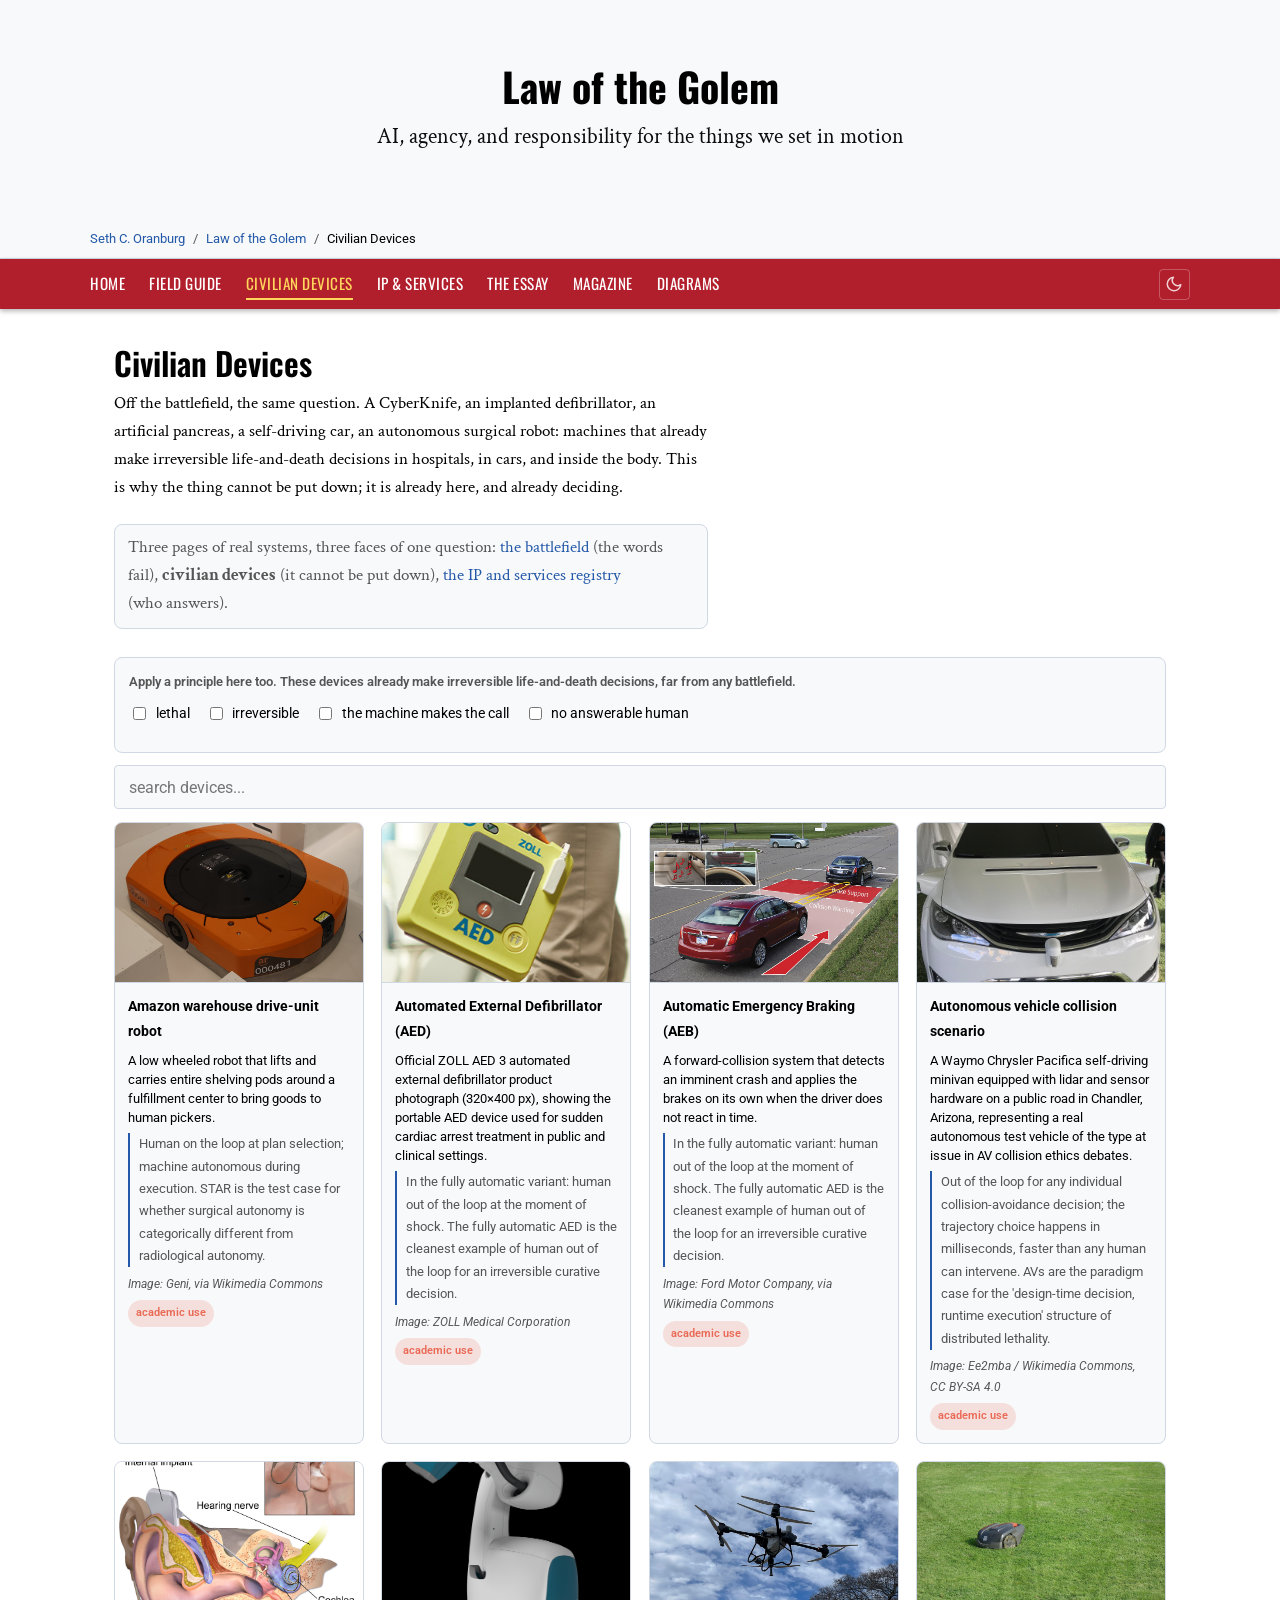
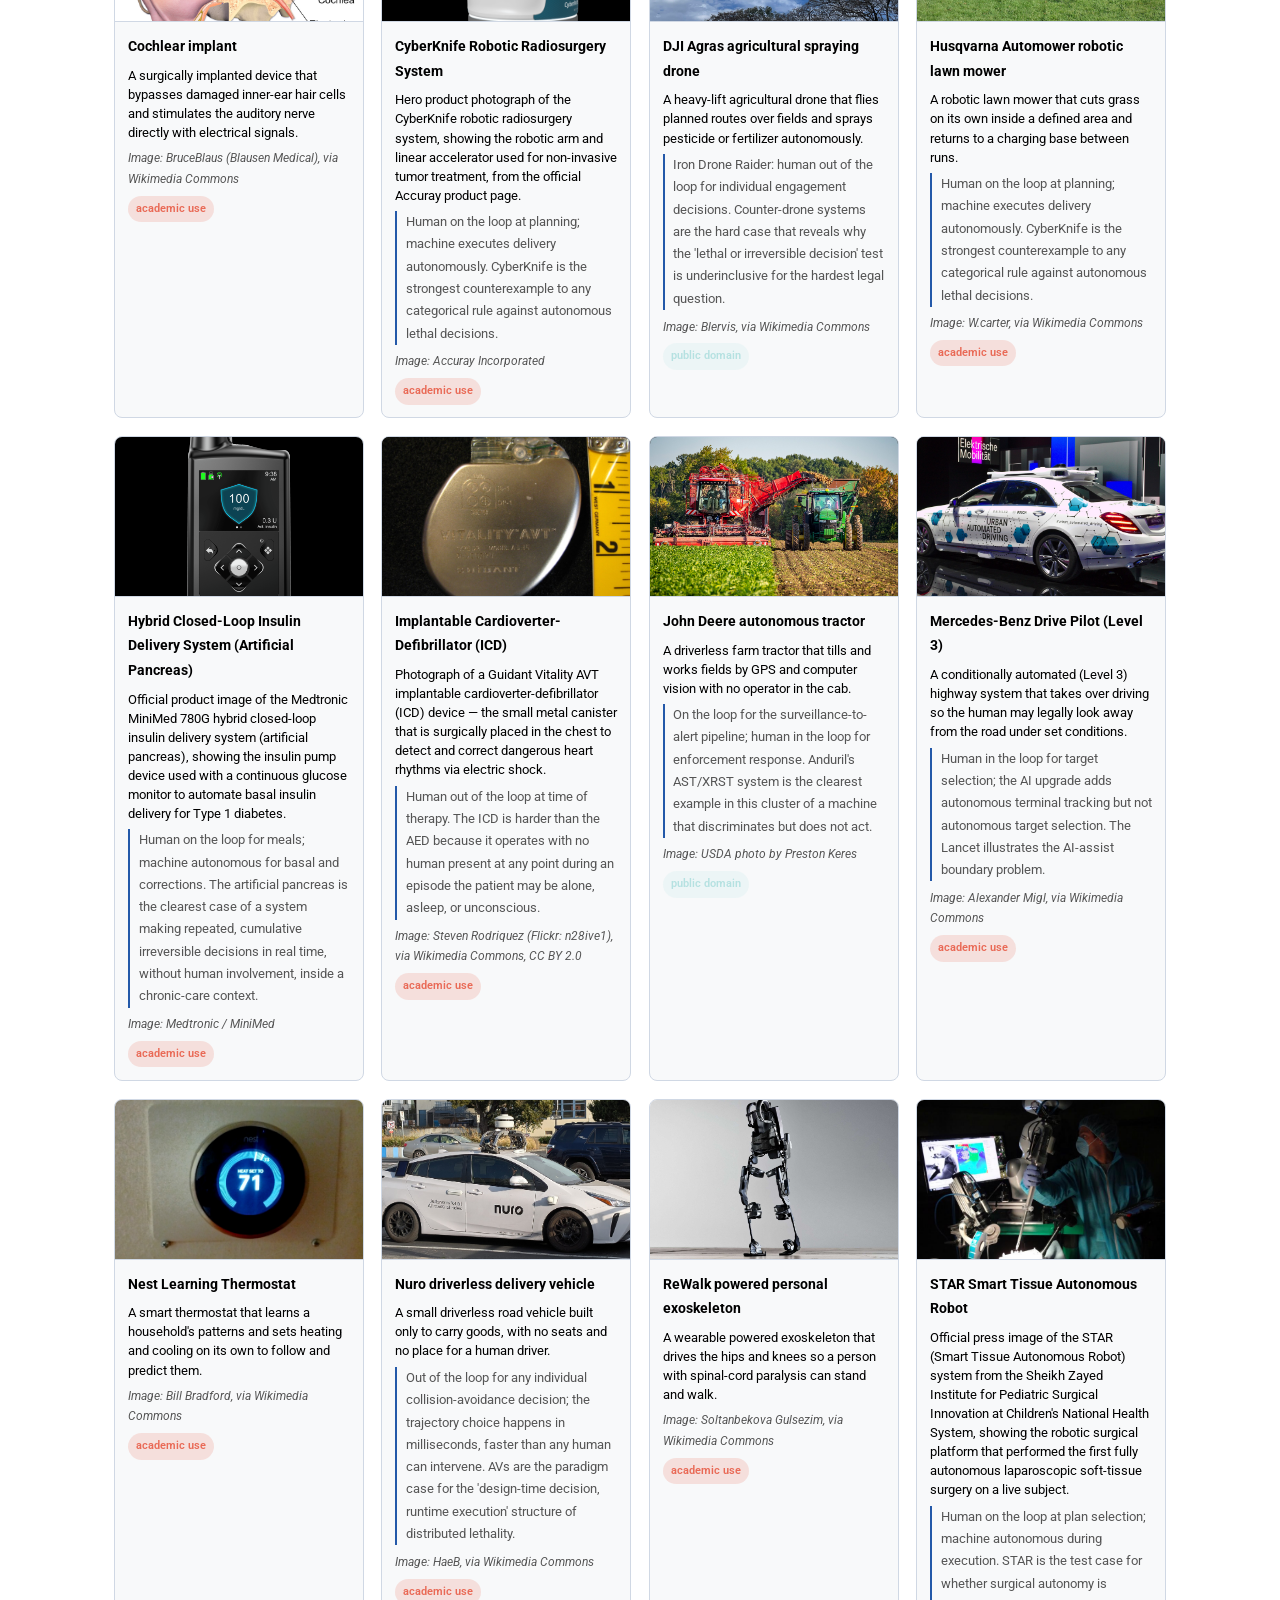
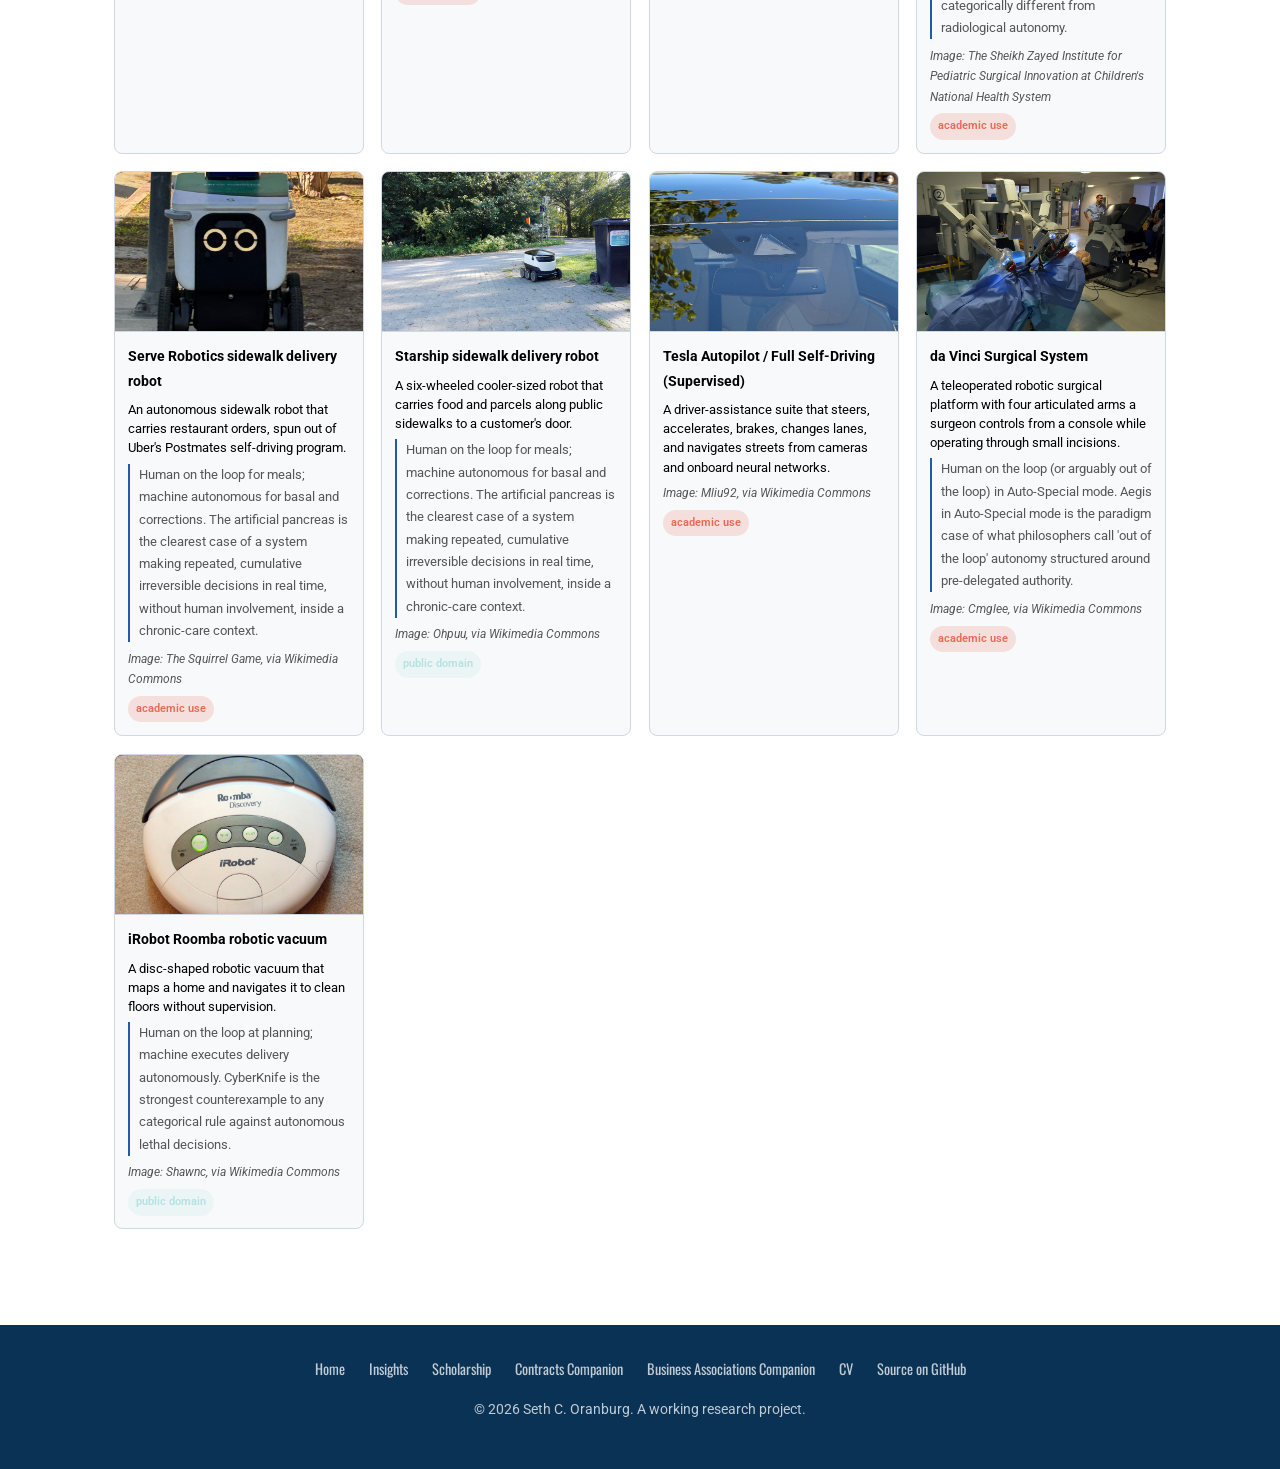
==== civilian.html @ 34be30ca "Law of the Golem: site and build" ====
<!doctype html><html lang="en" data-theme="dark"><head><meta charset="utf-8"><meta name="viewport" content="width=device-width,initial-scale=1"><meta name="theme-color" content="#f5f3ee" media="(prefers-color-scheme: light)"><meta name="theme-color" content="#0A3255" media="(prefers-color-scheme: dark)"><title>Civilian Devices | Law of the Golem</title><link rel="preconnect" href="https://fonts.googleapis.com"><link rel="preconnect" href="https://fonts.gstatic.com" crossorigin><link href="https://fonts.googleapis.com/css2?family=Crimson+Text:ital,wght@0,400;0,600;0,700;1,400&family=Oswald:wght@500..700&family=Roboto:ital,wght@0,400;0,500;0,600;0,700;1,400&family=Roboto+Mono:wght@400;500&display=swap" rel="stylesheet"><link rel="stylesheet" href="assets/css/lawj-palette.css"><link rel="stylesheet" href="assets/css/site.css"><link rel="stylesheet" href="assets/css/golem.css"><script>(function(){try{var t=localStorage.getItem('theme');if(t==='light'||t==='dark'){document.documentElement.setAttribute('data-theme',t);}else if(window.matchMedia&&window.matchMedia('(prefers-color-scheme: light)').matches){document.documentElement.setAttribute('data-theme','light');}else{document.documentElement.setAttribute('data-theme','dark');}}catch(e){document.documentElement.setAttribute('data-theme','dark');}})();</script></head><body><a href="#main-content" class="skip-link">Skip to content</a><header class="site-header"><div class="header-inner"><a class="site-title" href="index.html">Law of the Golem</a><p class="site-tagline">AI, agency, and responsibility for the things we set in motion</p></div></header><nav class="breadcrumb-bar" aria-label="Breadcrumb"><ol class="breadcrumb-list"><li class="breadcrumb-item"><a href="https://oranburg.law/">Seth C. Oranburg</a></li><li class="breadcrumb-item"><span class="breadcrumb-sep" aria-hidden="true">/</span><a href="index.html">Law of the Golem</a></li><li class="breadcrumb-item"><span class="breadcrumb-sep" aria-hidden="true">/</span><span aria-current="page">Civilian Devices</span></li></ol></nav><nav class="site-nav" aria-label="Project navigation"><button class="nav-toggle" onclick="var n=this.closest('.site-nav');n.classList.toggle('open');this.setAttribute('aria-expanded',n.classList.contains('open'))" aria-label="Toggle menu" aria-expanded="false"><span></span><span></span><span></span></button><ul><li><a href="index.html">Home</a></li><li><a href="field-guide.html">Field Guide</a></li><li><a href="civilian.html" aria-current="page">Civilian Devices</a></li><li><a href="registry.html">IP &amp; Services</a></li><li><a href="essay.html">The Essay</a></li><li><a href="magazine.html">Magazine</a></li><li><a href="diagrams.html">Diagrams</a></li><li><button class="theme-toggle" onclick="toggleTheme()" aria-label="Switch to light mode"><svg class="icon-sun" width="18" height="18" viewBox="0 0 24 24" fill="none" stroke="currentColor" stroke-width="2" stroke-linecap="round" stroke-linejoin="round"><circle cx="12" cy="12" r="5"/><line x1="12" y1="1" x2="12" y2="3"/><line x1="12" y1="21" x2="12" y2="23"/><line x1="4.22" y1="4.22" x2="5.64" y2="5.64"/><line x1="18.36" y1="18.36" x2="19.78" y2="19.78"/><line x1="1" y1="12" x2="3" y2="12"/><line x1="21" y1="12" x2="23" y2="12"/><line x1="4.22" y1="19.78" x2="5.64" y2="18.36"/><line x1="18.36" y1="5.64" x2="19.78" y2="4.22"/></svg><svg class="icon-moon" width="18" height="18" viewBox="0 0 24 24" fill="none" stroke="currentColor" stroke-width="2" stroke-linecap="round" stroke-linejoin="round"><path d="M21 12.79A9 9 0 1 1 11.21 3 7 7 0 0 0 21 12.79z"/></svg></button></li></ul></nav><main class="site-content" id="main-content"><h1>Civilian Devices</h1><p class="lede">Off the battlefield, the same question. A CyberKnife, an implanted defibrillator, an artificial pancreas, a self-driving car, an autonomous surgical robot: machines that already make irreversible life-and-death decisions in hospitals, in cars, and inside the body. This is why the thing cannot be put down; it is already here, and already deciding.</p><p class="crosslink">Three pages of real systems, three faces of one question: <a href="field-guide.html">the battlefield</a> (the words fail), <b>civilian devices</b> (it cannot be put down), <a href="registry.html">the IP and services registry</a> (who answers).</p><div class="controls"><div class="ptest"><div class="ptest-h">Apply a principle here too. These devices already make irreversible life-and-death decisions, far from any battlefield.</div><label><input type="checkbox" id="t-lethal" onchange="crit()"> lethal</label><label><input type="checkbox" id="t-irrev" onchange="crit()"> irreversible</label><label><input type="checkbox" id="t-machine" onchange="crit()"> the machine makes the call</label><label><input type="checkbox" id="t-gap" onchange="crit()"> no answerable human</label><span id="pcount" class="pcount"></span></div><input id="q" type="search" placeholder="search devices..." oninput="flt()"></div><div class="grid"><figure class="card" data-s="amazon warehouse drive-unit robot a low wheeled robot that lifts and carries entire shelving pods around a fulfillment center to bring goods to human pickers. human on the loop at plan selection; machine autonomous during execution. star is the test case for whether surgical autonomy is categorically different from radiological autonomy." data-lethal="0" data-irrev="0" data-machine="1" data-gap="0"><img loading="lazy" src="images/amazon-warehouse-drive-unit.jpg" alt="Amazon warehouse drive-unit robot"><figcaption><b>Amazon warehouse drive-unit robot</b><span class="desc">A low wheeled robot that lifts and carries entire shelving pods around a fulfillment center to bring goods to human pickers.</span><span class="analysis">Human on the loop at plan selection; machine autonomous during execution. STAR is the test case for whether surgical autonomy is categorically different from radiological autonomy.</span><span class="credit">Image: Geni, via Wikimedia Commons</span><span class="badge perm">academic use</span></figcaption></figure><figure class="card" data-s="automated external defibrillator (aed) official zoll aed 3 automated external defibrillator product photograph (320×400 px), showing the portable aed device used for sudden cardiac arrest treatment in public and clinical settings. in the fully automatic variant: human out of the loop at the moment of shock. the fully automatic aed is the cleanest example of human out of the loop for an irreversible curative decision." data-lethal="1" data-irrev="1" data-machine="1" data-gap="1"><img loading="lazy" src="images/zoll-aed-3-product.jpg" alt="Automated External Defibrillator (AED)"><figcaption><b>Automated External Defibrillator (AED)</b><span class="desc">Official ZOLL AED 3 automated external defibrillator product photograph (320×400 px), showing the portable AED device used for sudden cardiac arrest treatment in public and clinical settings.</span><span class="analysis">In the fully automatic variant: human out of the loop at the moment of shock. The fully automatic AED is the cleanest example of human out of the loop for an irreversible curative decision.</span><span class="credit">Image: ZOLL Medical Corporation</span><span class="badge perm">academic use</span></figcaption></figure><figure class="card" data-s="automatic emergency braking (aeb) a forward-collision system that detects an imminent crash and applies the brakes on its own when the driver does not react in time. in the fully automatic variant: human out of the loop at the moment of shock. the fully automatic aed is the cleanest example of human out of the loop for an irreversible curative decision." data-lethal="0" data-irrev="0" data-machine="1" data-gap="0"><img loading="lazy" src="images/automatic-emergency-braking-ford.jpg" alt="Automatic Emergency Braking (AEB)"><figcaption><b>Automatic Emergency Braking (AEB)</b><span class="desc">A forward-collision system that detects an imminent crash and applies the brakes on its own when the driver does not react in time.</span><span class="analysis">In the fully automatic variant: human out of the loop at the moment of shock. The fully automatic AED is the cleanest example of human out of the loop for an irreversible curative decision.</span><span class="credit">Image: Ford Motor Company, via Wikimedia Commons</span><span class="badge perm">academic use</span></figcaption></figure><figure class="card" data-s="autonomous vehicle collision scenario a waymo chrysler pacifica self-driving minivan equipped with lidar and sensor hardware on a public road in chandler, arizona, representing a real autonomous test vehicle of the type at issue in av collision ethics debates. out of the loop for any individual collision-avoidance decision; the trajectory choice happens in milliseconds, faster than any human can intervene. avs are the paradigm case for the &#x27;design-time decision, runtime execution&#x27; structure of distributed lethality." data-lethal="1" data-irrev="1" data-machine="1" data-gap="1"><img loading="lazy" src="images/waymo-chrysler-pacifica-autonomous-test-vehicle.jpg" alt="Autonomous vehicle collision scenario"><figcaption><b>Autonomous vehicle collision scenario</b><span class="desc">A Waymo Chrysler Pacifica self-driving minivan equipped with lidar and sensor hardware on a public road in Chandler, Arizona, representing a real autonomous test vehicle of the type at issue in AV collision ethics debates.</span><span class="analysis">Out of the loop for any individual collision-avoidance decision; the trajectory choice happens in milliseconds, faster than any human can intervene. AVs are the paradigm case for the &#x27;design-time decision, runtime execution&#x27; structure of distributed lethality.</span><span class="credit">Image: Ee2mba / Wikimedia Commons, CC BY-SA 4.0</span><span class="badge perm">academic use</span></figcaption></figure><figure class="card" data-s="cochlear implant a surgically implanted device that bypasses damaged inner-ear hair cells and stimulates the auditory nerve directly with electrical signals. " data-lethal="0" data-irrev="1" data-machine="1" data-gap="0"><img loading="lazy" src="images/cochlear-implant-illustration.png" alt="Cochlear implant"><figcaption><b>Cochlear implant</b><span class="desc">A surgically implanted device that bypasses damaged inner-ear hair cells and stimulates the auditory nerve directly with electrical signals.</span><span class="credit">Image: BruceBlaus (Blausen Medical), via Wikimedia Commons</span><span class="badge perm">academic use</span></figcaption></figure><figure class="card" data-s="cyberknife robotic radiosurgery system hero product photograph of the cyberknife robotic radiosurgery system, showing the robotic arm and linear accelerator used for non-invasive tumor treatment, from the official accuray product page. human on the loop at planning; machine executes delivery autonomously. cyberknife is the strongest counterexample to any categorical rule against autonomous lethal decisions." data-lethal="1" data-irrev="1" data-machine="1" data-gap="0"><img loading="lazy" src="images/accuray-cyberknife-system-hero.png" alt="CyberKnife Robotic Radiosurgery System"><figcaption><b>CyberKnife Robotic Radiosurgery System</b><span class="desc">Hero product photograph of the CyberKnife robotic radiosurgery system, showing the robotic arm and linear accelerator used for non-invasive tumor treatment, from the official Accuray product page.</span><span class="analysis">Human on the loop at planning; machine executes delivery autonomously. CyberKnife is the strongest counterexample to any categorical rule against autonomous lethal decisions.</span><span class="credit">Image: Accuray Incorporated</span><span class="badge perm">academic use</span></figcaption></figure><figure class="card" data-s="dji agras agricultural spraying drone a heavy-lift agricultural drone that flies planned routes over fields and sprays pesticide or fertilizer autonomously. iron drone raider: human out of the loop for individual engagement decisions. counter-drone systems are the hard case that reveals why the &#x27;lethal or irreversible decision&#x27; test is underinclusive for the hardest legal question." data-lethal="0" data-irrev="0" data-machine="1" data-gap="0"><img loading="lazy" src="images/dji-agras-t50-spraying-drone.jpg" alt="DJI Agras agricultural spraying drone"><figcaption><b>DJI Agras agricultural spraying drone</b><span class="desc">A heavy-lift agricultural drone that flies planned routes over fields and sprays pesticide or fertilizer autonomously.</span><span class="analysis">Iron Drone Raider: human out of the loop for individual engagement decisions. Counter-drone systems are the hard case that reveals why the &#x27;lethal or irreversible decision&#x27; test is underinclusive for the hardest legal question.</span><span class="credit">Image: Blervis, via Wikimedia Commons</span><span class="badge pd">public domain</span></figcaption></figure><figure class="card" data-s="husqvarna automower robotic lawn mower a robotic lawn mower that cuts grass on its own inside a defined area and returns to a charging base between runs. human on the loop at planning; machine executes delivery autonomously. cyberknife is the strongest counterexample to any categorical rule against autonomous lethal decisions." data-lethal="0" data-irrev="0" data-machine="1" data-gap="0"><img loading="lazy" src="images/husqvarna-automower-308.jpg" alt="Husqvarna Automower robotic lawn mower"><figcaption><b>Husqvarna Automower robotic lawn mower</b><span class="desc">A robotic lawn mower that cuts grass on its own inside a defined area and returns to a charging base between runs.</span><span class="analysis">Human on the loop at planning; machine executes delivery autonomously. CyberKnife is the strongest counterexample to any categorical rule against autonomous lethal decisions.</span><span class="credit">Image: W.carter, via Wikimedia Commons</span><span class="badge perm">academic use</span></figcaption></figure><figure class="card" data-s="hybrid closed-loop insulin delivery system (artificial pancreas) official product image of the medtronic minimed 780g hybrid closed-loop insulin delivery system (artificial pancreas), showing the insulin pump device used with a continuous glucose monitor to automate basal insulin delivery for type 1 diabetes. human on the loop for meals; machine autonomous for basal and corrections. the artificial pancreas is the clearest case of a system making repeated, cumulative irreversible decisions in real time, without human involvement, inside a chronic-care context." data-lethal="0" data-irrev="0" data-machine="1" data-gap="0"><img loading="lazy" src="images/medtronic-minimed-780g-pump-system.png" alt="Hybrid Closed-Loop Insulin Delivery System (Artificial Pancreas)"><figcaption><b>Hybrid Closed-Loop Insulin Delivery System (Artificial Pancreas)</b><span class="desc">Official product image of the Medtronic MiniMed 780G hybrid closed-loop insulin delivery system (artificial pancreas), showing the insulin pump device used with a continuous glucose monitor to automate basal insulin delivery for Type 1 diabetes.</span><span class="analysis">Human on the loop for meals; machine autonomous for basal and corrections. The artificial pancreas is the clearest case of a system making repeated, cumulative irreversible decisions in real time, without human involvement, inside a chronic-care context.</span><span class="credit">Image: Medtronic / MiniMed</span><span class="badge perm">academic use</span></figcaption></figure><figure class="card" data-s="implantable cardioverter-defibrillator (icd) photograph of a guidant vitality avt implantable cardioverter-defibrillator (icd) device — the small metal canister that is surgically placed in the chest to detect and correct dangerous heart rhythms via electric shock. human out of the loop at time of therapy. the icd is harder than the aed because it operates with no human present at any point during an episode   the patient may be alone, asleep, or unconscious." data-lethal="1" data-irrev="1" data-machine="1" data-gap="1"><img loading="lazy" src="images/guidant-vitality-avt-icd-wikimedia.jpg" alt="Implantable Cardioverter-Defibrillator (ICD)"><figcaption><b>Implantable Cardioverter-Defibrillator (ICD)</b><span class="desc">Photograph of a Guidant Vitality AVT implantable cardioverter-defibrillator (ICD) device — the small metal canister that is surgically placed in the chest to detect and correct dangerous heart rhythms via electric shock.</span><span class="analysis">Human out of the loop at time of therapy. The ICD is harder than the AED because it operates with no human present at any point during an episode   the patient may be alone, asleep, or unconscious.</span><span class="credit">Image: Steven Rodriquez (Flickr: n28ive1), via Wikimedia Commons, CC BY 2.0</span><span class="badge perm">academic use</span></figcaption></figure><figure class="card" data-s="john deere autonomous tractor a driverless farm tractor that tills and works fields by gps and computer vision with no operator in the cab. on the loop for the surveillance-to-alert pipeline; human in the loop for enforcement response. anduril&#x27;s ast/xrst system is the clearest example in this cluster of a machine that discriminates but does not act." data-lethal="1" data-irrev="1" data-machine="1" data-gap="1"><img loading="lazy" src="images/john-deere-autonomous-tractor-usda.jpg" alt="John Deere autonomous tractor"><figcaption><b>John Deere autonomous tractor</b><span class="desc">A driverless farm tractor that tills and works fields by GPS and computer vision with no operator in the cab.</span><span class="analysis">On the loop for the surveillance-to-alert pipeline; human in the loop for enforcement response. Anduril&#x27;s AST/XRST system is the clearest example in this cluster of a machine that discriminates but does not act.</span><span class="credit">Image: USDA photo by Preston Keres</span><span class="badge pd">public domain</span></figcaption></figure><figure class="card" data-s="mercedes-benz drive pilot (level 3) a conditionally automated (level 3) highway system that takes over driving so the human may legally look away from the road under set conditions. human in the loop for target selection; the ai upgrade adds autonomous terminal tracking but not autonomous target selection. the lancet illustrates the ai-assist boundary problem." data-lethal="1" data-irrev="1" data-machine="1" data-gap="1"><img loading="lazy" src="images/mercedes-automated-driving-iaa2019.jpg" alt="Mercedes-Benz Drive Pilot (Level 3)"><figcaption><b>Mercedes-Benz Drive Pilot (Level 3)</b><span class="desc">A conditionally automated (Level 3) highway system that takes over driving so the human may legally look away from the road under set conditions.</span><span class="analysis">Human in the loop for target selection; the AI upgrade adds autonomous terminal tracking but not autonomous target selection. The Lancet illustrates the AI-assist boundary problem.</span><span class="credit">Image: Alexander Migl, via Wikimedia Commons</span><span class="badge perm">academic use</span></figcaption></figure><figure class="card" data-s="nest learning thermostat a smart thermostat that learns a household&#x27;s patterns and sets heating and cooling on its own to follow and predict them. " data-lethal="0" data-irrev="0" data-machine="1" data-gap="0"><img loading="lazy" src="images/nest-learning-thermostat.jpg" alt="Nest Learning Thermostat"><figcaption><b>Nest Learning Thermostat</b><span class="desc">A smart thermostat that learns a household&#x27;s patterns and sets heating and cooling on its own to follow and predict them.</span><span class="credit">Image: Bill Bradford, via Wikimedia Commons</span><span class="badge perm">academic use</span></figcaption></figure><figure class="card" data-s="nuro driverless delivery vehicle a small driverless road vehicle built only to carry goods, with no seats and no place for a human driver. out of the loop for any individual collision-avoidance decision; the trajectory choice happens in milliseconds, faster than any human can intervene. avs are the paradigm case for the &#x27;design-time decision, runtime execution&#x27; structure of distributed lethality." data-lethal="1" data-irrev="1" data-machine="1" data-gap="1"><img loading="lazy" src="images/nuro-autonomous-delivery-p2.jpg" alt="Nuro driverless delivery vehicle"><figcaption><b>Nuro driverless delivery vehicle</b><span class="desc">A small driverless road vehicle built only to carry goods, with no seats and no place for a human driver.</span><span class="analysis">Out of the loop for any individual collision-avoidance decision; the trajectory choice happens in milliseconds, faster than any human can intervene. AVs are the paradigm case for the &#x27;design-time decision, runtime execution&#x27; structure of distributed lethality.</span><span class="credit">Image: HaeB, via Wikimedia Commons</span><span class="badge perm">academic use</span></figcaption></figure><figure class="card" data-s="rewalk powered personal exoskeleton a wearable powered exoskeleton that drives the hips and knees so a person with spinal-cord paralysis can stand and walk. " data-lethal="0" data-irrev="0" data-machine="0" data-gap="0"><img loading="lazy" src="images/rewalk-personal-exoskeleton.jpg" alt="ReWalk powered personal exoskeleton"><figcaption><b>ReWalk powered personal exoskeleton</b><span class="desc">A wearable powered exoskeleton that drives the hips and knees so a person with spinal-cord paralysis can stand and walk.</span><span class="credit">Image: Soltanbekova Gulsezim, via Wikimedia Commons</span><span class="badge perm">academic use</span></figcaption></figure><figure class="card" data-s="star smart tissue autonomous robot official press image of the star (smart tissue autonomous robot) system from the sheikh zayed institute for pediatric surgical innovation at children&#x27;s national health system, showing the robotic surgical platform that performed the first fully autonomous laparoscopic soft-tissue surgery on a live subject. human on the loop at plan selection; machine autonomous during execution. star is the test case for whether surgical autonomy is categorically different from radiological autonomy." data-lethal="0" data-irrev="1" data-machine="1" data-gap="0"><img loading="lazy" src="images/star-robot-childrens-national-eurekalert.jpg" alt="STAR Smart Tissue Autonomous Robot"><figcaption><b>STAR Smart Tissue Autonomous Robot</b><span class="desc">Official press image of the STAR (Smart Tissue Autonomous Robot) system from the Sheikh Zayed Institute for Pediatric Surgical Innovation at Children&#x27;s National Health System, showing the robotic surgical platform that performed the first fully autonomous laparoscopic soft-tissue surgery on a live subject.</span><span class="analysis">Human on the loop at plan selection; machine autonomous during execution. STAR is the test case for whether surgical autonomy is categorically different from radiological autonomy.</span><span class="credit">Image: The Sheikh Zayed Institute for Pediatric Surgical Innovation at Children&#x27;s National Health System</span><span class="badge perm">academic use</span></figcaption></figure><figure class="card" data-s="serve robotics sidewalk delivery robot an autonomous sidewalk robot that carries restaurant orders, spun out of uber&#x27;s postmates self-driving program. human on the loop for meals; machine autonomous for basal and corrections. the artificial pancreas is the clearest case of a system making repeated, cumulative irreversible decisions in real time, without human involvement, inside a chronic-care context." data-lethal="0" data-irrev="0" data-machine="1" data-gap="0"><img loading="lazy" src="images/serve-robotics-delivery-robot.png" alt="Serve Robotics sidewalk delivery robot"><figcaption><b>Serve Robotics sidewalk delivery robot</b><span class="desc">An autonomous sidewalk robot that carries restaurant orders, spun out of Uber&#x27;s Postmates self-driving program.</span><span class="analysis">Human on the loop for meals; machine autonomous for basal and corrections. The artificial pancreas is the clearest case of a system making repeated, cumulative irreversible decisions in real time, without human involvement, inside a chronic-care context.</span><span class="credit">Image: The Squirrel Game, via Wikimedia Commons</span><span class="badge perm">academic use</span></figcaption></figure><figure class="card" data-s="starship sidewalk delivery robot a six-wheeled cooler-sized robot that carries food and parcels along public sidewalks to a customer&#x27;s door. human on the loop for meals; machine autonomous for basal and corrections. the artificial pancreas is the clearest case of a system making repeated, cumulative irreversible decisions in real time, without human involvement, inside a chronic-care context." data-lethal="0" data-irrev="0" data-machine="1" data-gap="0"><img loading="lazy" src="images/starship-sidewalk-delivery-robot.jpg" alt="Starship sidewalk delivery robot"><figcaption><b>Starship sidewalk delivery robot</b><span class="desc">A six-wheeled cooler-sized robot that carries food and parcels along public sidewalks to a customer&#x27;s door.</span><span class="analysis">Human on the loop for meals; machine autonomous for basal and corrections. The artificial pancreas is the clearest case of a system making repeated, cumulative irreversible decisions in real time, without human involvement, inside a chronic-care context.</span><span class="credit">Image: Ohpuu, via Wikimedia Commons</span><span class="badge pd">public domain</span></figcaption></figure><figure class="card" data-s="tesla autopilot / full self-driving (supervised) a driver-assistance suite that steers, accelerates, brakes, changes lanes, and navigates streets from cameras and onboard neural networks. " data-lethal="1" data-irrev="1" data-machine="1" data-gap="0"><img loading="lazy" src="images/tesla-autopilot-model-s.jpg" alt="Tesla Autopilot / Full Self-Driving (Supervised)"><figcaption><b>Tesla Autopilot / Full Self-Driving (Supervised)</b><span class="desc">A driver-assistance suite that steers, accelerates, brakes, changes lanes, and navigates streets from cameras and onboard neural networks.</span><span class="credit">Image: Mliu92, via Wikimedia Commons</span><span class="badge perm">academic use</span></figcaption></figure><figure class="card" data-s="da vinci surgical system a teleoperated robotic surgical platform with four articulated arms a surgeon controls from a console while operating through small incisions. human on the loop (or arguably out of the loop) in auto-special mode. aegis in auto-special mode is the paradigm case of what philosophers call &#x27;out of the loop&#x27; autonomy structured around pre-delegated authority." data-lethal="1" data-irrev="1" data-machine="0" data-gap="0"><img loading="lazy" src="images/davinci-surgical-system.jpg" alt="da Vinci Surgical System"><figcaption><b>da Vinci Surgical System</b><span class="desc">A teleoperated robotic surgical platform with four articulated arms a surgeon controls from a console while operating through small incisions.</span><span class="analysis">Human on the loop (or arguably out of the loop) in Auto-Special mode. Aegis in Auto-Special mode is the paradigm case of what philosophers call &#x27;out of the loop&#x27; autonomy structured around pre-delegated authority.</span><span class="credit">Image: Cmglee, via Wikimedia Commons</span><span class="badge perm">academic use</span></figcaption></figure><figure class="card" data-s="irobot roomba robotic vacuum a disc-shaped robotic vacuum that maps a home and navigates it to clean floors without supervision. human on the loop at planning; machine executes delivery autonomously. cyberknife is the strongest counterexample to any categorical rule against autonomous lethal decisions." data-lethal="0" data-irrev="0" data-machine="1" data-gap="0"><img loading="lazy" src="images/irobot-roomba-discovery.jpg" alt="iRobot Roomba robotic vacuum"><figcaption><b>iRobot Roomba robotic vacuum</b><span class="desc">A disc-shaped robotic vacuum that maps a home and navigates it to clean floors without supervision.</span><span class="analysis">Human on the loop at planning; machine executes delivery autonomously. CyberKnife is the strongest counterexample to any categorical rule against autonomous lethal decisions.</span><span class="credit">Image: Shawnc, via Wikimedia Commons</span><span class="badge pd">public domain</span></figcaption></figure></div><script>
function t(id){return document.getElementById('t-'+id).checked;}
function crit(){var L=t('lethal'),I=t('irrev'),M=t('machine'),G=t('gap');var any=L||I||M||G;
var cards=document.querySelectorAll('.card'),n=0;
cards.forEach(function(c){var m=(!L||c.dataset.lethal==='1')&&(!I||c.dataset.irrev==='1')&&(!M||c.dataset.machine==='1')&&(!G||c.dataset.gap==='1');
if(any&&m){c.classList.add('match');n++;}else{c.classList.remove('match');}});
var pc=document.getElementById('pcount');if(pc)pc.textContent=any?(n+' of '+cards.length+' systems match every checked principle'):'';}
function flt(){var q=document.getElementById('q').value.toLowerCase();
document.querySelectorAll('.card').forEach(function(c){c.style.display=(c.dataset.s.indexOf(q)>-1)?'':'none';});}
function pick(btn){document.querySelectorAll('.chip').forEach(function(c){c.classList.remove('on')});btn.classList.add('on');
var c=btn.dataset.c;document.querySelectorAll('.fg-sec').forEach(function(g){g.style.display=(c==='all'||g.dataset.c===c)?'':'none';});}
</script></main><footer class="site-footer"><div class="footer-inner"><div class="footer-links"><a href="https://oranburg.law/">Home</a><a href="https://oranburg.law/insights/">Insights</a><a href="https://oranburg.law/scholarship/">Scholarship</a><a href="https://oranburg.law/K/" target="_blank" rel="noopener">Contracts Companion</a><a href="https://oranburg.law/BA/" target="_blank" rel="noopener">Business Associations Companion</a><a href="https://oranburg.law/cv/">CV</a><a href="https://github.com/Oranburg/golem" target="_blank" rel="noopener">Source on GitHub</a></div><p>&copy; 2026 Seth C. Oranburg. A working research project.</p></div></footer><script src="assets/js/site.js"></script></body></html>
---- assets/css/lawj-palette.css ----
/* Generated by `lawj graphics style css` from style.toml. */
/* Edit style.toml, not this file. */
:root {
  --og-bg: #FFFFFF;
  --og-ink: #1A1A1A;
  --og-ink-muted: #4A4A4A;
  --og-rule: #D8D4CC;
  --og-fill-subtle: #F5F2EC;
  --og-fill-light: #EDE9E1;
  --og-fill-medium: #DDD8CC;
  --og-accent-catholic: #7B2D26;
  --og-accent-jewish: #1E3A5F;
  --og-accent-secular: #5B5B3F;
  --og-accent-emphasis: #8B6914;
  --og-accent-warning: #A0522D;
  --og-series-1: #1F4068;
  --og-series-2: #7B2D26;
  --og-series-3: #5B5B3F;
  --og-series-4: #8B6914;
  --og-series-5: #4A6A5B;
  --og-series-6: #7A5A8C;
  --og-series-7: #A0522D;
  --og-series-8: #3B3B3B;
  --og-font-serif: 'Georgia', 'Crimson Text', 'Times New Roman', 'DejaVu Serif';
  --og-font-sans:  'Roboto', 'Helvetica Neue', 'Arial', 'DejaVu Sans';
  --og-size-body:  17px;
}
---- assets/css/site.css ----
/* ==========================================================================
   Oranburg Style — Site-Wide CSS
   Design tokens from: new-style/css-variables.md
   Color scheme from:  new-style/web-colors.md
   Typography from:    new-style/web-typography.md
   ========================================================================== */

/* ---------- Design Tokens ---------- */

:root, [data-theme="dark"] {
  /* Palette (constant across modes) */
  --blue-deep:    #0A3255;
  --blue-bright:  #2459A9;
  --blue-light:   #6DACDE;
  --red-deep:     #B21F2C;
  --red-bright:   #E82F35;
  --red-light:    #E96955;
  --yellow:       #FFD65C;
  --teal:         #B5E1E1;

  /* Functional (dark mode — pure black for OLED) */
  --bg:           #000000;
  --bg-secondary: #0A3255;
  --bg-soft:      #0D3D68;
  --text:         #FFFFFF;
  --muted:        #9CA3AF;
  --border:       #1E5080;
  --accent:       #6DACDE;
  --accent-2:     #B5E1E1;
  --accent-red:   #B21F2C;

  /* Typography */
  --font-headline: 'Oswald', sans-serif;
  --font-body:     'Roboto', sans-serif;
  --font-accent:   'Crimson Text', serif;
  --font-mono:     'Roboto Mono', 'Consolas', 'Courier New', monospace;

  /* Layout */
  --max-width:     1100px;
  --radius-sm:     4px;
  --radius-md:     8px;
  --radius-pill:   999px;

  /* Spacing */
  --space-xs:  0.25rem;
  --space-sm:  0.5rem;
  --space-md:  1rem;
  --space-lg:  1.5rem;
  --space-xl:  2rem;
  --space-2xl: 3rem;
  --space-3xl: 4rem;
}

[data-theme="light"] {
  --bg:           #FFFFFF;
  --bg-secondary: #F8F9FA;
  --bg-soft:      #E9ECEF;
  --text:         #000000;
  --muted:        #555555;
  --border:       #D0D8E4;
  --accent:       #2459A9;
  --accent-2:     #B5E1E1;
  --accent-red:   #B21F2C;
}

/* ---------- Reset & Base ---------- */

*, *::before, *::after {
  box-sizing: border-box;
}

body {
  margin: 0;
  font-family: var(--font-body);
  font-size: 1rem;
  line-height: 1.7;
  color: var(--text);
  background: var(--bg);
  -webkit-font-smoothing: antialiased;
  -moz-osx-font-smoothing: grayscale;
  text-rendering: optimizeLegibility;
}

/* Modern typography: balance multi-line headings, prettify body paragraphs.
   Progressive enhancement; ignored by older browsers. */
h1, h2, h3, h4, h5, h6 {
  text-wrap: balance;
}

p, li {
  text-wrap: pretty;
}

a {
  color: var(--accent);
  text-decoration: none;
  transition: color 0.2s;
}

a:hover {
  color: var(--accent-2);
}

img {
  max-width: 100%;
  height: auto;
  display: block;
}

p {
  margin: 0 0 var(--space-md);
}

/* Serif accent classes */
.authority, .literary {
  font-family: var(--font-accent);
}

/* ---------- Header ---------- */

.site-header {
  background: var(--bg-secondary);
  color: var(--text);
  padding: var(--space-3xl) var(--space-xl);
  text-align: center;
}

.header-inner {
  max-width: var(--max-width);
  margin: 0 auto;
}

.site-title {
  font-family: var(--font-headline);
  font-size: 2.5rem;
  font-weight: 700;
  line-height: 1.1;
  color: var(--text);
  text-decoration: none;
  display: block;
}

.site-title:hover {
  color: var(--yellow);
}

.site-tagline {
  font-family: var(--font-accent);
  font-size: 1.4rem;
  opacity: 0.95;
  margin: 0.6rem 0 0;
}

.site-hero-subtitle {
  font-family: var(--font-body);
  font-size: 0.95rem;
  opacity: 0.85;
  margin: 0.75rem auto 0;
  max-width: 680px;
  line-height: 1.7;
}

/* ---------- Navigation ---------- */

.site-nav {
  background-color: var(--red-deep);
  padding: 0.6rem var(--space-md);
  position: sticky;
  top: 0;
  z-index: 100;
  box-shadow: 0 2px 5px rgba(0, 0, 0, 0.3);
}

.site-nav ul {
  list-style: none;
  margin: 0 auto;
  padding: 0;
  display: flex;
  flex-wrap: wrap;
  align-items: center;
  gap: var(--space-xs) var(--space-lg);
  max-width: var(--max-width);
  justify-content: center;
}

.site-nav li:last-child {
  margin-left: auto;
}

.site-nav a {
  color: #FFFFFF;
  text-decoration: none;
  font-family: var(--font-headline);
  font-size: 0.95rem;
  text-transform: uppercase;
  letter-spacing: 0.5px;
  padding: var(--space-xs) 0;
  border-bottom: 2px solid transparent;
  transition: border-color 0.2s, color 0.2s;
}

.site-nav a:hover,
.site-nav a:focus-visible,
.site-nav a[aria-current="page"] {
  color: var(--yellow);
  border-bottom-color: var(--yellow);
}

/* Home local anchor nav */
.home-local-nav {
  background-color: var(--blue-deep);
  padding: 0.45rem var(--space-md);
}

.home-local-nav ul {
  list-style: none;
  margin: 0 auto;
  padding: 0;
  display: flex;
  flex-wrap: wrap;
  gap: var(--space-xs) 1.25rem;
  max-width: var(--max-width);
  justify-content: center;
}

.home-local-nav a {
  color: var(--teal);
  text-decoration: none;
  font-family: var(--font-body);
  font-size: 0.85rem;
  letter-spacing: 0.3px;
  padding: 0.2rem 0;
  border-bottom: 1px solid transparent;
  transition: border-color 0.2s, color 0.2s;
}

.home-local-nav a:hover {
  color: #FFFFFF;
  border-bottom-color: var(--yellow);
}

/* ---------- Main Content ---------- */

.site-content {
  max-width: var(--max-width);
  margin: var(--space-xl) auto;
  padding: 0 1.25rem;
}

/* ---------- Theme Toggle (in nav bar, matching equally-poor) ---------- */

.theme-toggle {
  background: transparent;
  border: 1px solid rgba(255, 255, 255, 0.25);
  border-radius: var(--radius-sm);
  padding: 0.35rem;
  cursor: pointer;
  display: flex;
  align-items: center;
  justify-content: center;
  color: rgba(255, 255, 255, 0.8);
  transition: border-color 0.2s, color 0.2s;
}

.theme-toggle:hover,
.theme-toggle:focus-visible {
  border-color: var(--yellow);
  color: var(--yellow);
}

/* Show sun in dark mode, moon in light mode */
[data-theme="dark"] .theme-toggle .icon-moon { display: none; }
[data-theme="dark"] .theme-toggle .icon-sun  { display: block; }
[data-theme="light"] .theme-toggle .icon-sun  { display: none; }
[data-theme="light"] .theme-toggle .icon-moon { display: block; }

/* ---------- Hub / Index Pages ---------- */

.hub-intro {
  margin-bottom: var(--space-xl);
}

.hub-intro h1 {
  font-family: var(--font-headline);
  color: var(--accent);
  font-size: 2rem;
  margin-bottom: var(--space-sm);
}

.hub-intro p {
  font-family: var(--font-accent);
  font-size: 1.15rem;
  color: var(--muted);
}

/* ---------- Post List ---------- */

.post-list {
  list-style: none;
  padding: 0;
  margin: 0;
}

.post-list-item {
  border-bottom: 1px solid var(--border);
  padding: 1.25rem 0;
}

.post-list-item:last-child {
  border-bottom: none;
}

.post-list-item h2 {
  font-family: var(--font-headline);
  font-size: 1.3rem;
  margin: 0 0 var(--space-xs);
  border-bottom: none;
  padding-bottom: 0;
}

.post-list-item h2 a {
  color: var(--accent);
  text-decoration: none;
}

.post-list-item h2 a:hover {
  color: var(--red-bright);
  text-decoration: underline;
}

.post-meta {
  font-size: 0.85rem;
  color: var(--muted);
  margin: 0.2rem 0 var(--space-sm);
}

.post-category {
  color: var(--accent-red);
  text-decoration: none;
}

.post-category:hover {
  text-decoration: underline;
}

.post-tag {
  display: inline-block;
  background: var(--teal);
  color: var(--blue-deep);
  border-radius: 3px;
  padding: 0 0.4em;
  font-size: 0.8rem;
}

.post-excerpt {
  margin: 0;
  color: var(--muted);
}

/* ---------- Post Page ---------- */

.post-header {
  margin-bottom: var(--space-lg);
}

.post-title {
  font-family: var(--font-headline);
  color: var(--accent);
  font-size: 2rem;
  margin: 0 0 0.35rem;
}

.post-content h2,
.post-content h3 {
  font-family: var(--font-headline);
  color: var(--accent);
  margin-top: var(--space-xl);
}

.post-content a {
  color: var(--accent);
}

.post-content details {
  border: 1px solid var(--border);
  border-radius: var(--radius-sm);
  padding: 0.75rem var(--space-md);
  margin: var(--space-lg) 0;
  background: var(--bg-secondary);
}

.post-content details summary {
  cursor: pointer;
  font-weight: 500;
  color: var(--accent);
}

.post-content details[open] summary {
  margin-bottom: 0.75rem;
}

/* ---------- Embed Container ---------- */

.embed-container {
  position: relative;
  padding-bottom: 56.25%;
  height: 0;
  overflow: hidden;
}

.embed-container iframe {
  position: absolute;
  top: 0;
  left: 0;
  width: 100%;
  height: 100%;
  border: 0;
}

/* ---------- Post Navigation ---------- */

.post-nav {
  display: flex;
  justify-content: space-between;
  margin-top: 2.5rem;
  padding-top: var(--space-md);
  border-top: 1px solid var(--border);
  font-size: 0.9rem;
}

.post-nav a {
  color: var(--accent);
  text-decoration: none;
}

.post-nav a:hover {
  text-decoration: underline;
}

/* ---------- Podcast Embed ---------- */

.podcast-embed-placeholder {
  border: 2px dashed var(--border);
  border-radius: 6px;
  padding: var(--space-lg);
  text-align: center;
  color: var(--muted);
  margin: var(--space-lg) 0;
}

.podcast-embed {
  margin: var(--space-lg) 0;
  border-radius: 6px;
  overflow: hidden;
}

.podcast-embed iframe {
  display: block;
  width: 100%;
  border: 0;
}

/* ---------- Embed Details Wrapper ---------- */

details.embed {
  border: 1px solid var(--border);
  border-radius: 6px;
  padding: 0.75rem var(--space-md);
  margin: 1.25rem 0;
  background: var(--bg-secondary);
}

details.embed summary {
  cursor: pointer;
  font-weight: 500;
  color: var(--accent);
  font-family: var(--font-headline);
  font-size: 1rem;
  list-style: none;
}

details.embed summary::-webkit-details-marker {
  display: none;
}

details.embed summary::before {
  content: '\25B6 ';
  font-size: 0.75rem;
}

details.embed[open] summary::before {
  content: '\25BC ';
}

details.embed[open] summary {
  margin-bottom: 0.75rem;
}

/* ---------- CTA Link ---------- */

.cta-link {
  display: inline-block;
  background: linear-gradient(135deg, var(--blue-deep) 0%, var(--blue-bright) 100%);
  color: #FFFFFF;
  padding: 0.75rem 1.75rem;
  border-radius: 6px;
  text-decoration: none;
  font-family: var(--font-headline);
  font-size: 1rem;
  letter-spacing: 0.5px;
  transition: transform 0.2s, box-shadow 0.2s;
}

.cta-link:hover {
  transform: translateY(-2px);
  box-shadow: 0 4px 12px rgba(10, 50, 85, 0.3);
  color: var(--yellow);
}

/* ---------- Contact Form (standalone page) ---------- */

.contact-page-grid {
  max-width: 800px;
  margin: var(--space-xl) auto;
}

.contact-form-box {
  background: var(--bg-secondary);
  padding: var(--space-xl);
  border-radius: var(--radius-md);
  box-shadow: 0 4px 12px rgba(0, 0, 0, 0.3);
  border: 2px solid var(--border);
  margin-bottom: var(--space-xl);
}

.contact-form-box h2 {
  font-family: var(--font-headline);
  color: var(--accent);
  margin: 0 0 var(--space-lg);
  text-align: center;
  border-bottom: none;
  padding-bottom: 0;
}

.form-group {
  margin-bottom: var(--space-lg);
}

.form-group label {
  display: block;
  font-weight: 500;
  color: var(--accent);
  margin-bottom: var(--space-sm);
  font-family: var(--font-headline);
}

.form-group input,
.form-group textarea {
  width: 100%;
  padding: 0.75rem;
  border: 2px solid var(--border);
  border-radius: var(--radius-sm);
  font-family: var(--font-body);
  font-size: 1rem;
  background: var(--bg);
  color: var(--text);
  transition: border-color 0.2s;
}

.form-group input:focus,
.form-group textarea:focus {
  outline: none;
  border-color: var(--accent);
}

.form-group textarea {
  min-height: 150px;
  resize: vertical;
}

.submit-btn {
  background: linear-gradient(135deg, var(--red-deep) 0%, var(--red-bright) 100%);
  color: #FFFFFF;
  padding: var(--space-md) var(--space-2xl);
  border: none;
  border-radius: var(--radius-sm);
  font-family: var(--font-headline);
  font-size: 1.2rem;
  cursor: pointer;
  transition: transform 0.2s, box-shadow 0.2s;
  width: 100%;
}

.submit-btn:hover,
.submit-btn:focus-visible {
  transform: translateY(-2px);
  box-shadow: 0 4px 12px rgba(178, 31, 44, 0.4);
}

.submit-btn:disabled {
  opacity: 0.65;
  cursor: not-allowed;
  transform: none;
  box-shadow: none;
}

.contact-form-honeypot {
  position: absolute;
  left: -9999px;
  width: 1px;
  height: 1px;
  overflow: hidden;
}

.contact-form-status {
  margin: var(--space-md) 0 0;
  font-size: 0.95rem;
}

.contact-form-status.success {
  color: #2E8B57;
}

.contact-form-status.error {
  color: #D9534F;
}

.contact-info-box {
  background: var(--bg-secondary);
  color: var(--text);
  padding: var(--space-xl);
  border-radius: var(--radius-md);
  text-align: center;
  border: 1px solid var(--border);
}

.contact-info-box h3 {
  font-family: var(--font-headline);
  color: var(--accent);
  margin: 0 0 var(--space-md);
}

/* ---------- Lectures Hub ---------- */

.lectures-toc {
  background: var(--bg-secondary);
  border-left: 4px solid var(--accent-red);
  padding: 1.25rem var(--space-lg);
  border-radius: 0 6px 6px 0;
  margin: var(--space-lg) 0 2.5rem;
}

.lectures-toc h2 {
  font-family: var(--font-headline);
  color: var(--accent);
  font-size: 1rem;
  text-transform: uppercase;
  letter-spacing: 1px;
  margin: 0 0 0.75rem;
  border-bottom: none;
  padding-bottom: 0;
}

.lectures-toc ul {
  list-style: none;
  padding: 0;
  margin: 0;
  display: flex;
  flex-wrap: wrap;
  gap: var(--space-sm) var(--space-lg);
}

.lectures-toc a {
  color: var(--accent);
  text-decoration: none;
  font-family: var(--font-headline);
  font-size: 0.95rem;
}

.lectures-toc a:hover {
  color: var(--accent-red);
  text-decoration: underline;
}

.lectures-topic {
  margin: var(--space-2xl) 0;
  scroll-margin-top: 120px;
}

.lectures-topic h2 {
  font-family: var(--font-headline);
  font-size: 2rem;
  color: var(--accent);
  border-bottom: 3px solid var(--accent-red);
  padding-bottom: var(--space-sm);
  margin-bottom: var(--space-md);
}

.lectures-topic h3 {
  font-family: var(--font-headline);
  color: var(--accent-2);
  font-size: 1.4rem;
  margin: var(--space-lg) 0 0.75rem;
}

.lectures-topic p {
  color: var(--muted);
  line-height: 1.7;
}

/* ---------- Scholarship ---------- */

.scholarship-intro {
  background: var(--bg-secondary);
  border-left: 5px solid var(--accent-red);
  padding: var(--space-xl);
  border-radius: 0 var(--radius-md) var(--radius-md) 0;
  margin-bottom: var(--space-xl);
}

.scholarship-intro h1 {
  font-family: var(--font-headline);
  color: var(--accent);
  font-size: 2rem;
  margin: 0 0 0.75rem;
}

.scholarship-intro p {
  font-family: var(--font-accent);
  font-size: 1.15rem;
  color: var(--muted);
  margin: 0;
}

.scholarship-coming-soon {
  text-align: center;
  padding: var(--space-2xl) var(--space-md);
  color: var(--muted);
}

.scholarship-coming-soon p {
  font-family: var(--font-accent);
  font-size: 1.1rem;
  max-width: 540px;
  margin: 0 auto var(--space-lg);
}

.scholarship-coming-soon a {
  color: var(--accent);
}

/* ---------- Post Kind Badge ---------- */

.post-kind-badge {
  display: inline-block;
  background: var(--blue-deep);
  color: #FFFFFF;
  border-radius: 3px;
  padding: 0 0.45em;
  font-size: 0.75rem;
  font-family: var(--font-headline);
  letter-spacing: 0.5px;
  text-transform: uppercase;
  vertical-align: middle;
  margin-left: 0.4em;
}

/* ---------- Explore Library Callout ---------- */

.explore-library-callout {
  background: var(--bg-secondary);
  border-left: 4px solid var(--accent);
  padding: 0.75rem 1.25rem;
  border-radius: 0 6px 6px 0;
  margin-bottom: var(--space-xl);
  font-family: var(--font-body);
  font-size: 0.95rem;
  color: var(--muted);
}

.explore-library-callout a {
  color: var(--accent);
  font-weight: 500;
  text-decoration: none;
}

.explore-library-callout a:hover {
  text-decoration: underline;
}

/* ---------- Library Tile Grid ---------- */

.library-grid {
  display: grid;
  grid-template-columns: repeat(4, minmax(0, 1fr));
  gap: var(--space-lg);
  margin: var(--space-xl) 0;
}

.library-tile {
  display: flex;
  flex-direction: column;
  border: 1px solid var(--border);
  border-radius: var(--radius-md);
  overflow: hidden;
  text-decoration: none;
  color: var(--text);
  background: var(--bg-secondary);
  transition: border-color 0.2s, box-shadow 0.2s, transform 0.2s;
}

.library-tile:hover {
  border-color: var(--accent);
  box-shadow: 0 8px 18px rgba(10, 50, 85, 0.25);
  transform: translateY(-3px);
}

.library-tile-image {
  width: 100%;
  height: 180px;
  object-fit: cover;
  object-position: top;
}

.library-tile-title {
  font-family: var(--font-headline);
  font-size: 1.1rem;
  color: var(--accent);
  margin: var(--space-md) 1.25rem var(--space-sm);
}

.library-tile-desc {
  font-size: 0.9rem;
  color: var(--muted);
  margin: 0 1.25rem 1.25rem;
  line-height: 1.5;
}

.topic-bucket-hero {
  width: 100%;
  max-height: 400px;
  object-fit: cover;
  object-position: top;
  border-radius: var(--radius-md);
  margin-top: 0.8rem;
}

.browse-area-strip {
  margin: 0 0 var(--space-xl);
}

.browse-area-title {
  font-family: var(--font-headline);
  font-size: 1.1rem;
  color: var(--accent);
  margin: 0 0 0.75rem;
  text-transform: uppercase;
  letter-spacing: 0.5px;
}

.browse-area-grid {
  display: grid;
  grid-template-columns: repeat(4, minmax(0, 1fr));
  gap: var(--space-md);
}

.browse-area-item {
  text-decoration: none;
  color: var(--text);
  text-align: center;
}

.browse-area-thumb {
  width: 120px;
  height: 120px;
  object-fit: cover;
  object-position: top;
  border-radius: 6px;
  border: 1px solid var(--border);
  display: block;
  margin: 0 auto;
}

.browse-area-name {
  display: block;
  margin-top: 0.4rem;
  font-size: 0.72rem;
  font-family: var(--font-headline);
  color: var(--muted);
  font-variant: small-caps;
  letter-spacing: 0.6px;
}

/* ---------- Topic Tile Grid ---------- */

.topic-grid {
  display: grid;
  grid-template-columns: repeat(auto-fit, minmax(220px, 1fr));
  gap: 1.25rem;
  margin: var(--space-xl) 0;
}

.topic-tile {
  display: block;
  border: 1px solid var(--border);
  border-top: 3px solid var(--blue-deep);
  border-radius: 0 0 6px 6px;
  padding: 1.25rem;
  text-decoration: none;
  color: var(--text);
  background: var(--bg-secondary);
  transition: border-top-color 0.2s, box-shadow 0.2s, transform 0.2s;
}

.topic-tile:hover {
  border-top-color: var(--accent-red);
  box-shadow: 0 4px 12px rgba(0, 0, 0, 0.2);
  transform: translateY(-2px);
}

.topic-tile-title {
  font-family: var(--font-headline);
  font-size: 1rem;
  color: var(--accent);
  margin: 0 0 0.4rem;
}

.topic-tile-desc {
  font-size: 0.875rem;
  color: var(--muted);
  margin: 0;
  line-height: 1.5;
}

/* ---------- Breadcrumb ---------- */

.topic-breadcrumb {
  font-size: 0.85rem;
  color: var(--muted);
  margin-bottom: var(--space-lg);
}

.topic-breadcrumb a {
  color: var(--accent);
  text-decoration: none;
}

.topic-breadcrumb a:hover {
  text-decoration: underline;
}

/* ---------- Back to Library ---------- */

.back-to-library {
  margin-top: 2.5rem;
  font-size: 0.9rem;
}

.back-to-library a {
  color: var(--accent);
  text-decoration: none;
}

.back-to-library a:hover {
  text-decoration: underline;
}

/* ---------- No-Posts Notice ---------- */

.no-posts-notice {
  color: var(--muted);
  font-style: italic;
}

/* ---------- Post Tags Expandable ---------- */

.post-tags-detail {
  margin-top: var(--space-sm);
  font-size: 0.85rem;
  color: var(--muted);
}

.post-tags-detail summary {
  cursor: pointer;
  color: var(--accent);
}

.post-tags-detail summary:focus-visible {
  outline: 2px solid var(--accent);
  outline-offset: 2px;
  border-radius: 2px;
}

/* ---------- Lectures / Podbean Embed ---------- */

.lectures-embed {
  margin: var(--space-xl) 0;
}

.lectures-embed iframe {
  width: 100%;
  border: none;
  border-radius: 6px;
}

/* ---------- Footer ---------- */

.site-footer {
  background: var(--blue-deep);
  color: rgba(255, 255, 255, 0.75);
  text-align: center;
  padding: var(--space-xl) var(--space-md);
  font-size: 0.85rem;
  margin-top: var(--space-2xl);
}

.footer-inner {
  max-width: var(--max-width);
  margin: 0 auto;
}

.footer-links {
  display: flex;
  flex-wrap: wrap;
  justify-content: center;
  gap: var(--space-sm) var(--space-lg);
  margin-bottom: var(--space-md);
}

.footer-links a {
  color: rgba(255, 255, 255, 0.75);
  text-decoration: none;
  font-family: var(--font-headline);
  font-size: 0.9rem;
  transition: color 0.2s;
}

.footer-links a:hover {
  color: var(--yellow);
}

/* ==========================================================================
   Home Page Section Styles
   ========================================================================== */

/* Local "On this page" nav */
.local-nav {
  background-color: var(--blue-deep);
  padding: 0.6rem var(--space-md);
  position: sticky;
  top: 46px;
  z-index: 99;
}

.local-nav ul {
  list-style: none;
  margin: 0 auto;
  padding: 0;
  display: flex;
  flex-wrap: wrap;
  gap: var(--space-xs) var(--space-lg);
  max-width: var(--max-width);
  justify-content: center;
}

.local-nav a {
  color: rgba(255, 255, 255, 0.85);
  text-decoration: none;
  font-family: var(--font-headline);
  font-size: 0.85rem;
  letter-spacing: 0.5px;
  padding: var(--space-xs) 0;
  border-bottom: 2px solid transparent;
  transition: border-color 0.2s, color 0.2s;
}

.local-nav a:hover {
  color: var(--yellow);
  border-bottom-color: var(--yellow);
}

.local-nav-label {
  color: rgba(255, 255, 255, 0.5);
  font-family: var(--font-headline);
  font-size: 0.75rem;
  text-transform: uppercase;
  letter-spacing: 1px;
  margin-right: var(--space-sm);
}

/* Home page sections */
.site-content section {
  margin: var(--space-3xl) 0;
  scroll-margin-top: 100px;
}

.site-content h2 {
  font-family: var(--font-headline);
  font-size: 2rem;
  color: var(--accent);
  margin-bottom: var(--space-lg);
  border-bottom: 3px solid var(--accent-red);
  padding-bottom: var(--space-sm);
  line-height: 1.2;
}

.site-content h3 {
  font-family: var(--font-headline);
  font-size: 1.8rem;
  color: var(--accent-2);
  margin: var(--space-xl) 0 var(--space-md) 0;
  line-height: 1.2;
}

.site-content h4 {
  font-family: var(--font-body);
  font-size: 1.3rem;
  color: var(--accent-red);
  margin: var(--space-lg) 0 0.75rem 0;
  font-weight: 500;
}

/* ---------- Bio Grid ---------- */

.bio-grid {
  display: grid;
  grid-template-columns: 1fr 2fr;
  gap: var(--space-xl);
  align-items: start;
  margin-top: var(--space-xl);
}

.bio-image {
  width: 100%;
  aspect-ratio: 3 / 4;
  border-radius: var(--radius-md);
  overflow: hidden;
  box-shadow: 0 4px 12px rgba(0, 0, 0, 0.3);
}

.bio-image img {
  width: 100%;
  height: 100%;
  object-fit: cover;
}

.positions {
  background-color: var(--bg-secondary);
  padding: var(--space-lg);
  border-left: 4px solid var(--accent-red);
  margin: var(--space-lg) 0;
  border-radius: 0 var(--radius-md) var(--radius-md) 0;
}

.positions h4 {
  margin-top: 0;
}

.positions ul {
  list-style: none;
  padding-left: 0;
}

.positions li {
  padding: var(--space-sm) 0;
  color: var(--muted);
}

/* ---------- Book Grid ---------- */

.book-grid {
  display: grid;
  grid-template-columns: repeat(auto-fit, minmax(250px, 1fr));
  gap: var(--space-xl);
  margin: var(--space-xl) 0;
}

.book-card {
  background: var(--bg-secondary);
  border: 1px solid var(--border);
  border-radius: var(--radius-md);
  padding: var(--space-lg);
  transition: transform 0.2s, box-shadow 0.2s, border-color 0.2s;
  text-decoration: none;
  color: inherit;
  display: block;
}

.book-card:hover {
  transform: translateY(-4px);
  box-shadow: 0 6px 20px rgba(0, 0, 0, 0.3);
}

.book-card:focus-within {
  border-color: var(--accent);
}

.book-title {
  font-family: var(--font-accent);
  font-size: 1.2rem;
  font-weight: 600;
  color: var(--accent);
  margin-bottom: var(--space-sm);
}

.book-publisher {
  color: var(--muted);
  font-size: 0.95rem;
}

.book-link {
  color: var(--accent-red);
  margin-top: var(--space-sm);
  font-size: 0.9rem;
  display: block;
}

/* ---------- Article List (expandable) ---------- */

.article-list {
  list-style: none;
  padding: 0;
}

.article-item,
.article-list li {
  padding: var(--space-md);
  margin: var(--space-md) 0;
  background-color: var(--bg-secondary);
  border-left: 4px solid var(--blue-bright);
  border-radius: 0 var(--radius-md) var(--radius-md) 0;
  transition: background-color 0.2s, transform 0.2s;
  position: relative;
}

.article-item[role="button"],
.article-list li[onclick] {
  cursor: pointer;
}

.article-item[role="button"]:hover,
.article-item[role="button"]:focus-visible,
.article-list li[onclick]:hover {
  background-color: var(--bg-soft);
  transform: translateX(4px);
}

.article-abstract {
  display: none;
  margin-top: var(--space-md);
  padding-top: var(--space-md);
  border-top: 1px solid var(--border);
  color: var(--muted);
  font-size: 0.95rem;
  line-height: 1.7;
}

.article-item.expanded .article-abstract,
.article-list li.expanded .article-abstract {
  display: block;
}

.expand-indicator {
  position: absolute;
  right: var(--space-md);
  top: var(--space-md);
  color: var(--accent);
  font-weight: bold;
  font-family: var(--font-headline);
}

.article-title {
  font-family: var(--font-accent);
  font-size: 1.1rem;
  font-weight: 600;
  color: var(--accent);
}

.article-journal {
  color: var(--muted);
  font-style: italic;
  margin-top: var(--space-xs);
}

.article-journal a {
  color: var(--accent-red);
}

/* ---------- Featured Op-Ed ---------- */

.featured-oped {
  background: var(--bg-secondary);
  padding: var(--space-xl);
  border-radius: var(--radius-md);
  margin: var(--space-xl) 0;
  border-left: 5px solid var(--accent-red);
}

.featured-oped h4 {
  margin-top: 0;
  font-size: 1.5rem;
}

.featured-oped h4 a {
  color: var(--accent);
}

.featured-oped h4 a:hover {
  color: var(--accent-2);
}

.featured-oped .oped-source {
  color: var(--accent-red);
  font-weight: 500;
  margin: var(--space-sm) 0;
}

.featured-oped .oped-excerpt {
  color: var(--muted);
}

.featured-oped .oped-link {
  color: var(--red-bright);
  font-weight: 500;
}

/* ---------- Commentary Grid ---------- */

.commentary-grid {
  display: grid;
  grid-template-columns: repeat(auto-fill, minmax(300px, 1fr));
  gap: var(--space-lg);
  margin: var(--space-xl) 0;
}

.commentary-card {
  background: var(--bg-secondary);
  border: 1px solid var(--border);
  border-radius: var(--radius-md);
  padding: var(--space-lg);
  transition: border-color 0.2s, transform 0.2s;
  text-decoration: none;
  color: inherit;
  display: block;
}

.commentary-card:hover {
  border-color: var(--accent-red);
  transform: translateY(-2px);
}

.commentary-title {
  font-weight: 500;
  color: var(--accent);
  margin-bottom: var(--space-sm);
}

.commentary-source {
  color: var(--accent-red);
  font-size: 0.9rem;
  font-weight: 500;
}

.commentary-date {
  color: var(--muted);
  font-size: 0.85rem;
}

/* ---------- Teaching Section ---------- */

.teaching-photo {
  margin: var(--space-xl) 0;
  border-radius: var(--radius-md);
  overflow: hidden;
  box-shadow: 0 4px 12px rgba(0, 0, 0, 0.3);
}

.teaching-photo img {
  width: 100%;
  height: auto;
  display: block;
}

.photo-caption {
  text-align: center;
  font-style: italic;
  color: var(--muted);
  margin-top: var(--space-sm);
  font-size: 0.9rem;
}

.award-box {
  background: linear-gradient(135deg, var(--yellow) 0%, #ffe89c 100%);
  padding: var(--space-xl);
  border-radius: var(--radius-md);
  margin: var(--space-xl) 0;
  display: grid;
  grid-template-columns: 1fr 2fr;
  gap: var(--space-xl);
  align-items: center;
}

.award-photo img {
  width: 100%;
  height: auto;
  border-radius: var(--radius-md);
}

.award-box h4 {
  color: var(--blue-deep);
  margin-top: 0;
}

.award-list {
  list-style: none;
  padding: 0;
}

.award-list li {
  padding: var(--space-sm) 0;
  color: #333;
}

/* ---------- Contact CTA (home page) ---------- */

.contact-cta {
  background: var(--bg-secondary);
  color: var(--text);
  padding: var(--space-2xl) var(--space-xl);
  border-radius: var(--radius-md);
  text-align: center;
  margin: var(--space-xl) auto;
  max-width: 640px;
  border: 1px solid var(--border);
}

.contact-cta h3 {
  color: var(--accent);
  font-family: var(--font-headline);
  font-size: 1.8rem;
  margin: 0 0 var(--space-md);
}

.contact-cta p {
  font-family: var(--font-accent);
  font-size: 1.15rem;
  opacity: 0.9;
  margin: 0 0 1.75rem;
}

.contact-cta .btn {
  display: inline-block;
  background: var(--yellow);
  color: var(--blue-deep);
  padding: 0.75rem 2.25rem;
  border-radius: var(--radius-sm);
  font-family: var(--font-headline);
  font-size: 1.1rem;
  font-weight: 700;
  text-decoration: none;
  transition: transform 0.2s, box-shadow 0.2s;
}

.contact-cta .btn:hover {
  transform: translateY(-2px);
  box-shadow: 0 4px 12px rgba(0, 0, 0, 0.25);
}

/* ---------- Contact Section (home page inline) ---------- */

.contact-grid {
  max-width: 800px;
  margin: var(--space-xl) auto;
}

.contact-form {
  background: var(--bg-secondary);
  padding: var(--space-xl);
  border-radius: var(--radius-md);
  box-shadow: 0 4px 12px rgba(0, 0, 0, 0.3);
  border: 2px solid var(--border);
}

/* ==========================================================================
   Responsive
   ========================================================================== */

@media (max-width: 768px) {
  .site-content h2 {
    font-size: 1.75rem;
  }

  .bio-grid,
  .award-box {
    grid-template-columns: 1fr;
  }

  .contact-form,
  .contact-form-box {
    padding: var(--space-lg);
  }

  .local-nav {
    top: 0;
    position: static;
  }
}

@media (max-width: 600px) {
  .site-header {
    padding: 2.5rem 1.25rem;
  }

  .site-title {
    font-size: 1.75rem;
  }

  .site-tagline {
    font-size: 1.1rem;
  }

  .hub-intro h1,
  .post-title {
    font-size: 1.5rem;
  }
}

@media (max-width: 992px) {
  .library-grid,
  .browse-area-grid {
    grid-template-columns: repeat(2, minmax(0, 1fr));
  }
}

@media (max-width: 600px) {
  .library-grid,
  .browse-area-grid {
    grid-template-columns: 1fr;
  }
}

/* ---------- Companion Site CTA Wrapper ---------- */

.companion-cta-wrapper {
  margin: var(--space-md) 0 var(--space-lg);
}

/* ---------- Courses Page ---------- */

.og-course-grid {
  display: grid;
  grid-template-columns: repeat(auto-fit, minmax(280px, 1fr));
  gap: var(--space-lg);
  margin: var(--space-xl) 0;
}

.og-course-card {
  display: block;
  background: var(--bg-secondary);
  border: 2px solid var(--border);
  border-radius: var(--radius-md);
  padding: var(--space-xl);
  text-decoration: none;
  color: var(--text);
  transition: border-color 0.2s, transform 0.2s, box-shadow 0.2s;
}

.og-course-card:hover {
  border-color: var(--accent);
  transform: translateY(-4px);
  box-shadow: 0 6px 20px rgba(0, 0, 0, 0.3);
  color: var(--text);
}

.og-course-card h2 {
  font-size: 1.4rem;
  color: var(--accent);
  border-bottom: none;
  padding-bottom: 0;
  margin: 0 0 var(--space-sm);
}

.og-course-card p {
  color: var(--muted);
  font-size: 0.95rem;
  line-height: 1.6;
}

.og-course-meta {
  display: block;
  font-family: var(--font-accent);
  font-size: 0.85rem;
  color: var(--accent-red);
  margin-top: var(--space-sm);
}

.og-series-grid {
  display: grid;
  grid-template-columns: repeat(auto-fill, minmax(300px, 1fr));
  gap: var(--space-lg);
  margin: var(--space-xl) 0;
}

.og-series-card {
  background: var(--bg-secondary);
  border: 1px solid var(--border);
  border-radius: var(--radius-md);
  padding: var(--space-lg);
}

.og-series-card h3 {
  font-size: 1.1rem;
  color: var(--accent);
  margin: 0 0 var(--space-xs);
}

.og-series-meta {
  font-size: 0.8rem;
  color: var(--muted);
  margin: 0 0 var(--space-sm);
}

/* ---------- Mobile Hamburger Menu ---------- */

.nav-toggle {
  display: none;
  background: none;
  border: none;
  cursor: pointer;
  padding: 6px;
  position: absolute;
  right: var(--space-md);
  top: 50%;
  transform: translateY(-50%);
}
.nav-toggle span {
  display: block;
  width: 22px;
  height: 2px;
  background: #fff;
  margin: 5px 0;
  transition: transform 0.2s, opacity 0.2s;
}
.site-nav.open .nav-toggle span:nth-child(1) { transform: rotate(45deg) translate(5px, 5px); }
.site-nav.open .nav-toggle span:nth-child(2) { opacity: 0; }
.site-nav.open .nav-toggle span:nth-child(3) { transform: rotate(-45deg) translate(5px, -5px); }

@media (max-width: 640px) {
  .site-nav { position: sticky; top: 0; }
  .nav-toggle { display: block; }
  .site-nav ul {
    display: none;
    flex-direction: column;
    align-items: center;
    gap: var(--space-sm);
    padding: var(--space-md) 0;
  }
  .site-nav.open ul { display: flex; }
  .site-nav li:last-child { margin-left: 0; }
}

/* ---------- Global Focus Ring ---------- */

*:focus-visible {
  outline: 2px solid var(--yellow);
  outline-offset: 2px;
}

/* ---------- Press, Media Kit, CV pages ---------- */

.press-section,
.media-kit-section,
.cv-section,
.start-section,
.now-section {
  margin: var(--space-2xl) 0;
}

.press-section h2,
.media-kit-section h2,
.cv-section h2,
.start-section h2,
.now-section h2 {
  border-bottom: 2px solid var(--accent);
  padding-bottom: var(--space-sm);
  margin-bottom: var(--space-md);
}

.start-list,
.start-ordered {
  line-height: 1.8;
  padding-left: var(--space-lg);
}

.start-list li,
.start-ordered li {
  margin-bottom: var(--space-md);
}

.start-section h3 {
  color: var(--accent);
  margin-top: var(--space-xl);
}

.start-here-cta {
  background: var(--bg-secondary);
  border-left: 3px solid var(--yellow);
  padding: var(--space-md) var(--space-lg);
  border-radius: 4px;
  margin: var(--space-lg) 0;
}

.section-desc {
  color: var(--muted);
  margin-bottom: var(--space-lg);
  font-style: italic;
}

.cv-list {
  list-style: none;
  padding: 0;
}

.cv-list li {
  padding: var(--space-sm) 0;
  border-bottom: 1px solid var(--bg-soft);
  line-height: 1.6;
}

.cv-list li:last-child {
  border-bottom: none;
}

.bio-block {
  background: var(--bg-secondary);
  border-left: 3px solid var(--accent);
  padding: var(--space-lg);
  border-radius: 4px;
  margin-bottom: var(--space-lg);
}

.bio-block p {
  margin: 0;
  line-height: 1.7;
}

.media-kit-photos {
  display: grid;
  grid-template-columns: repeat(auto-fill, minmax(220px, 1fr));
  gap: var(--space-lg);
  margin-top: var(--space-md);
}

.media-kit-photo {
  margin: 0;
  background: var(--bg-secondary);
  padding: var(--space-sm);
  border-radius: 4px;
}

.media-kit-photo img {
  width: 100%;
  height: 240px;
  object-fit: cover;
  border-radius: 4px;
  display: block;
}

.media-kit-photo figcaption {
  margin-top: var(--space-sm);
  font-size: 0.85rem;
  color: var(--muted);
}
---- assets/css/golem.css ----
/* Golem project components, on the Oranburg design system (site.css + lawj-palette.css). */
.skip-link{position:absolute;left:-999px;top:auto;width:1px;height:1px;overflow:hidden}
.skip-link:focus{position:fixed;top:0;left:0;width:auto;height:auto;padding:1rem;background:var(--accent-red);color:#fff;z-index:999;text-decoration:none}

/* breadcrumb back to the main site (matches the K subsite) */
.breadcrumb-bar{background:var(--bg-secondary);border-bottom:1px solid var(--border);padding:var(--space-sm) var(--space-lg)}
.breadcrumb-list{max-width:var(--max-width);margin:0 auto;display:flex;flex-wrap:wrap;list-style:none;padding:0;gap:0;font-size:.82rem;font-family:var(--font-body);color:var(--muted)}
.breadcrumb-item{display:flex;align-items:center}
.breadcrumb-sep{margin:0 var(--space-sm);color:var(--muted)}
.breadcrumb-item a{color:var(--accent);text-decoration:none}
.breadcrumb-item a:hover{color:var(--accent-2)}
.breadcrumb-item [aria-current="page"]{color:var(--text)}

/* content + long-form prose in the accent serif */
.site-content{max-width:var(--max-width);margin:0 auto;padding:var(--space-xl) var(--space-lg) var(--space-2xl)}
.site-content h1{font-family:var(--font-headline);font-weight:600;line-height:1.12;margin:.2rem 0 .6rem}
.lede{font-family:var(--font-accent);font-size:1.2rem;color:var(--text);max-width:64ch;margin:0 0 1.4rem}
.site-content h2{font-family:var(--font-headline);font-weight:600;font-size:1.5rem;margin:2rem 0 .6rem}
.site-content h3{font-family:var(--font-headline);font-weight:500;margin:1.4rem 0 .4rem}
.site-content > p,.site-content > ul,.site-content > ol,.site-content blockquote,.site-content > section p{font-family:var(--font-accent);font-size:1.05rem;line-height:1.66}
.site-content p{max-width:66ch}
.site-content img{max-width:100%;height:auto;border-radius:var(--radius-md);border:1px solid var(--border);margin:1rem 0 .3rem}
.site-content blockquote{border-left:3px solid var(--accent);margin:1rem 0;padding:.1rem 0 .1rem 1rem;color:var(--text)}
.footnotes{margin-top:2.5rem;border-top:1px solid var(--border);padding-top:1rem;font-size:.9rem;color:var(--muted);font-family:var(--font-body)}
.footnotes p{font-family:var(--font-body)}

/* landing nav cards */
.navcards{display:grid;grid-template-columns:repeat(auto-fill,minmax(220px,1fr));gap:1rem;margin:.5rem 0 2rem}
.navcard{display:block;background:var(--bg-secondary);border:1px solid var(--border);border-radius:var(--radius-md);padding:1rem 1.1rem;text-decoration:none;color:var(--text)}
.navcard:hover{border-color:var(--accent)}
.navcard h3{margin:0 0 .35rem;font-family:var(--font-headline);font-weight:600;font-size:1.15rem}
.navcard p{margin:0;font-size:.88rem;color:var(--muted);font-family:var(--font-body)}

/* diagrams */
.diagram{background:var(--bg-secondary);border:1px solid var(--border);border-radius:var(--radius-md);padding:1rem;margin:1.5rem 0}
.diagram h3{margin:0 0 .5rem;font-family:var(--font-body);font-weight:600;font-size:.8rem;letter-spacing:.08em;text-transform:uppercase;color:var(--muted)}
.diagram .note{margin:.5rem .2rem 0;font-size:.88rem;color:var(--muted);font-family:var(--font-body)}
.diagram .mermaid{overflow-x:auto}

/* field guide controls + sorter */
.controls{position:sticky;top:0;background:var(--bg);padding:.8rem 0;z-index:5}
.ptest{background:var(--bg-secondary);border:1px solid var(--border);border-radius:var(--radius-md);padding:.8rem .9rem;margin:0 0 .8rem;font-size:.9rem;font-family:var(--font-body)}
.ptest-h{color:var(--muted);font-weight:600;font-size:.82rem;margin-bottom:.5rem}
.ptest label{display:inline-flex;align-items:center;gap:.4rem;margin:0 1rem .4rem 0;cursor:pointer}
.pcount{display:block;margin-top:.4rem;color:var(--accent);font-style:italic}
#q{width:100%;padding:.7rem .9rem;background:var(--bg-secondary);border:1px solid var(--border);border-radius:var(--radius-sm);color:var(--text);font-family:var(--font-body);font-size:1rem}
.chips{display:flex;flex-wrap:wrap;gap:.5rem;margin-top:.6rem}
.chip{font-family:var(--font-body);font-weight:600;font-size:.8rem;color:var(--muted);background:var(--bg-secondary);border:1px solid var(--border);border-radius:var(--radius-pill);padding:.5rem .8rem;cursor:pointer}
.chip.on{color:#fff;background:var(--accent);border-color:var(--accent)}
.valence{font-family:var(--font-headline);font-weight:700;font-size:1.7rem;color:var(--text);margin:2.4rem 0 .2rem;display:flex;flex-direction:column;gap:.15rem}
.valence small{font-family:var(--font-body);font-weight:400;font-size:.85rem;color:var(--muted);letter-spacing:0;text-transform:none}
.fg-sec{margin-bottom:1.4rem}
.crosslink{font-family:var(--font-body);font-size:.85rem;color:var(--muted);background:var(--bg-secondary);border:1px solid var(--border);border-radius:var(--radius-md);padding:.6rem .8rem;margin:0 0 1rem}
.crosslink a{color:var(--accent)}
.note.pending{font-family:var(--font-body);font-size:.9rem;color:var(--muted);font-style:italic;padding:.4rem 0}
.cluster{display:flex;align-items:center;gap:.7rem;margin:1.5rem 0 .9rem;font-family:var(--font-headline);font-weight:600;font-size:1.15rem;border-bottom:1px solid var(--border);padding-bottom:.4rem}
.cluster span{font-family:var(--font-body);font-weight:700;font-size:.78rem;color:#fff;background:var(--red-deep);border-radius:var(--radius-pill);width:26px;height:26px;display:inline-grid;place-items:center;flex:none}
.grid{display:grid;grid-template-columns:repeat(auto-fill,minmax(210px,1fr));gap:1.1rem}
.card{margin:0;background:var(--bg-secondary);border:1px solid var(--border);border-radius:var(--radius-md);overflow:hidden;display:flex;flex-direction:column}
.card img{width:100%;height:160px;object-fit:cover;background:#000;border:0;border-bottom:1px solid var(--border);border-radius:0;margin:0}
.card figcaption{padding:.8rem;display:flex;flex-direction:column;gap:.4rem;font-size:.88rem;font-family:var(--font-body)}
.card figcaption b{font-weight:700;font-size:.9rem;color:var(--text)}
.card .desc{font-size:.82rem;line-height:1.45;color:var(--text)}
.card .analysis{font-size:.82rem;color:var(--muted);border-left:2px solid var(--accent);padding-left:.55rem}
.card .credit{color:var(--muted);font-size:.75rem;font-style:italic}
.card .badge{align-self:flex-start;font-weight:600;font-size:.68rem;padding:.25rem .5rem;border-radius:var(--radius-pill)}
.card .badge.pd{background:rgba(181,225,225,.18);color:var(--teal)}
.card .badge.perm{background:rgba(233,105,85,.18);color:var(--red-light)}
.card.match{outline:2px solid var(--accent);outline-offset:-1px}

/* archive */
ul.archive{columns:2;font-size:.88rem;font-family:var(--font-body)}
ul.archive a{color:var(--muted)}
/* IP & services registry table */
.reg-wrap{overflow-x:auto;border:1px solid var(--border);border-radius:var(--radius-md);margin-top:.8rem}
.registry{width:100%;border-collapse:collapse;font-family:var(--font-body);font-size:.86rem;min-width:780px}
.registry th{text-align:left;background:var(--bg-secondary);color:var(--text);font-weight:600;padding:.6rem .7rem;border-bottom:1px solid var(--border);cursor:pointer;white-space:nowrap;position:sticky;top:0}
.registry th:hover{color:var(--accent)}
.registry td{padding:.6rem .7rem;border-bottom:1px solid var(--border);vertical-align:top;color:var(--text)}
.registry tbody tr:hover td{background:var(--bg-soft)}
.registry .r-name{font-weight:700;min-width:150px}
.registry .r-cat{display:block;font-weight:400;font-size:.7rem;color:var(--muted);text-transform:uppercase;letter-spacing:.04em;margin-top:2px}
.registry .r-ans{font-weight:600}
.registry tbody tr.match td{background:rgba(109,172,222,.16)}
@media(max-width:640px){ul.archive{columns:1}}
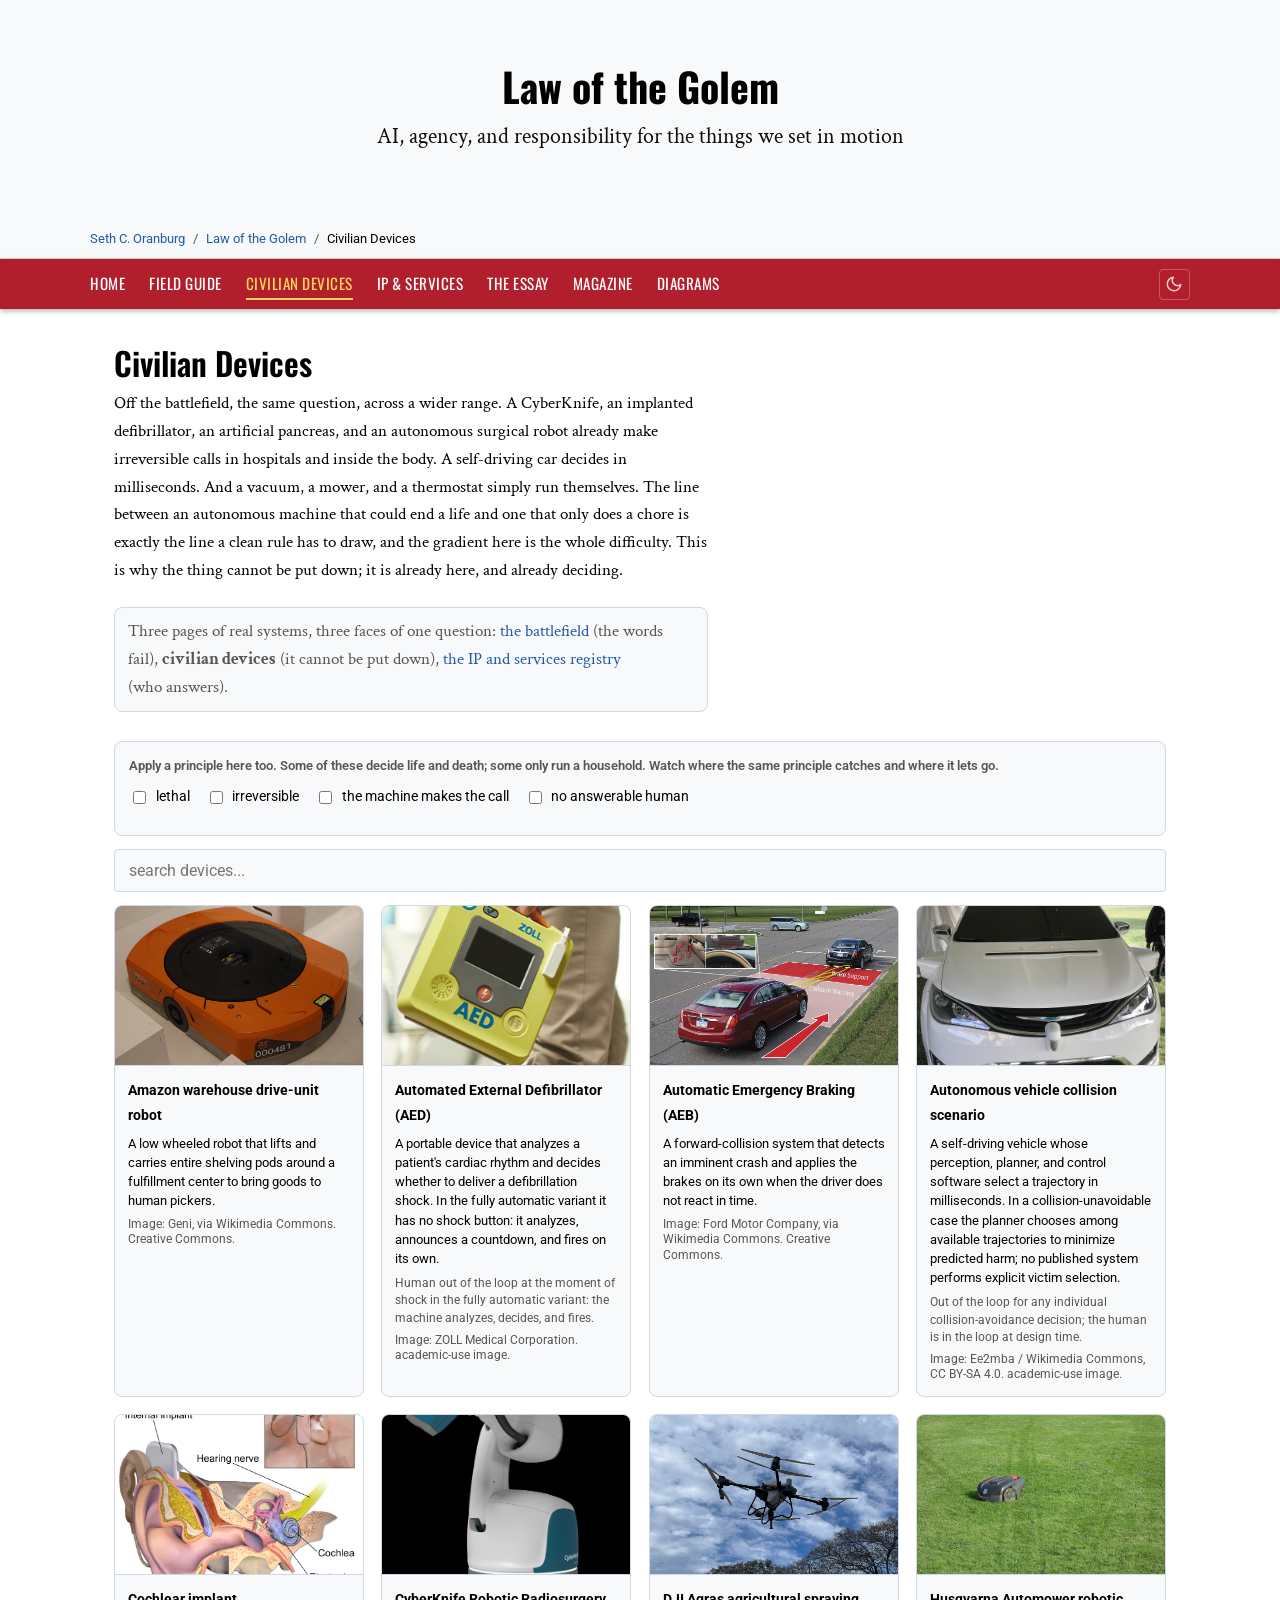
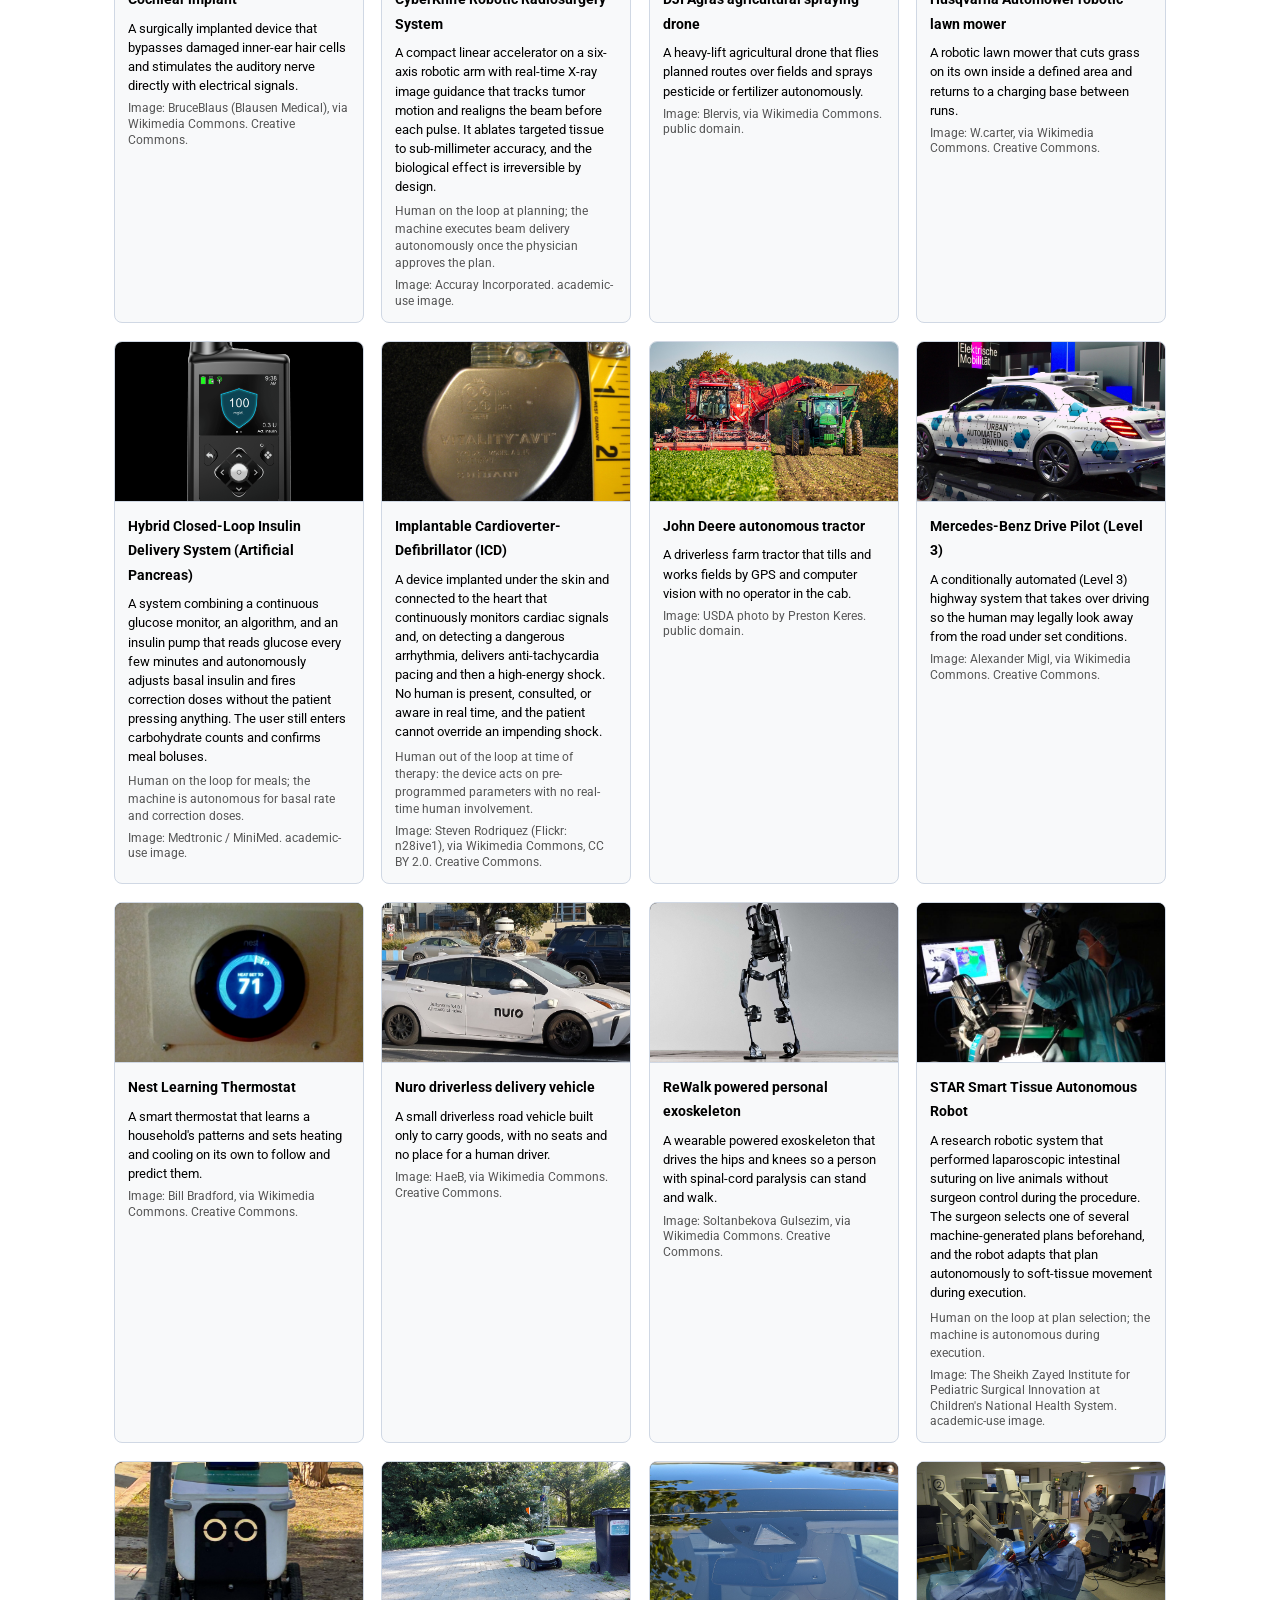
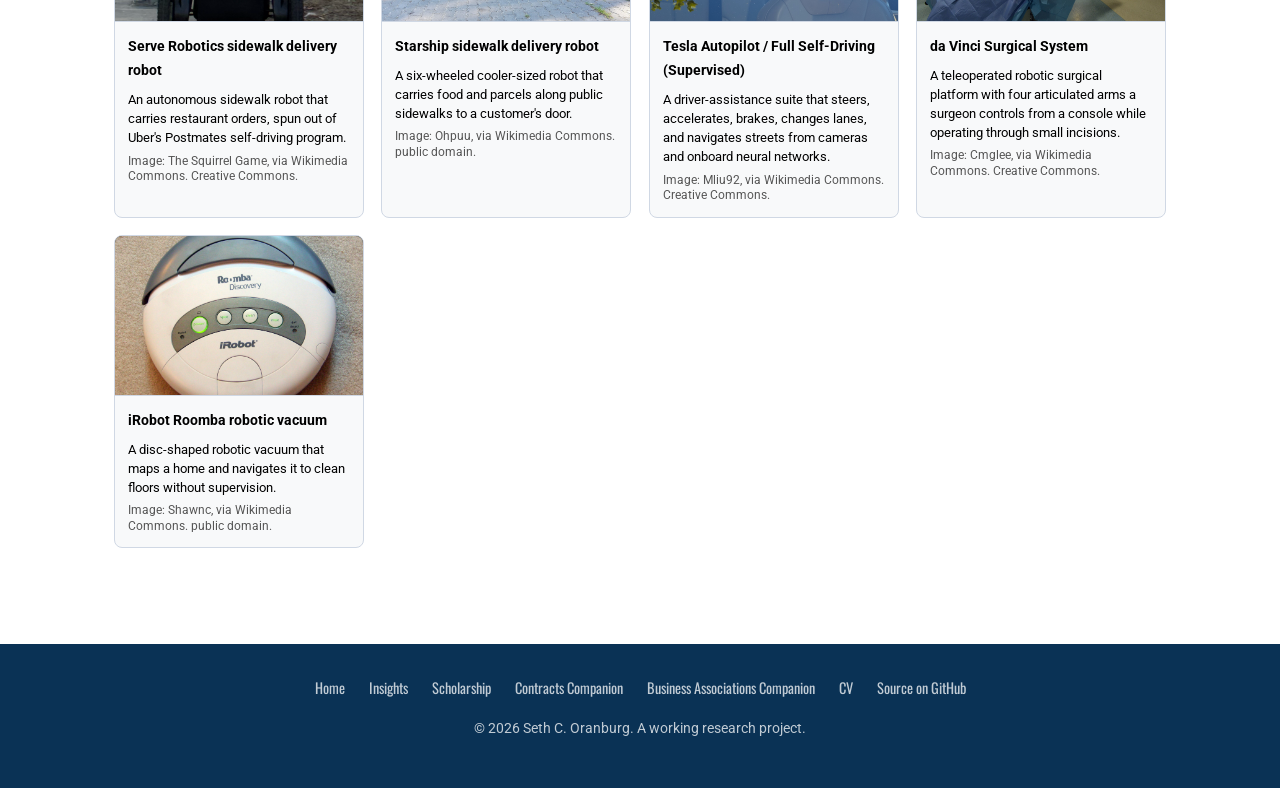
==== commit 0ac5a288: "Field guide: report facts, fix flags, focal points Cards: drop the interpretive analysis line; each " ====
--- a/civilian.html
+++ b/civilian.html
@@ -1,4 +1,4 @@
-<!doctype html><html lang="en" data-theme="dark"><head><meta charset="utf-8"><meta name="viewport" content="width=device-width,initial-scale=1"><meta name="theme-color" content="#f5f3ee" media="(prefers-color-scheme: light)"><meta name="theme-color" content="#0A3255" media="(prefers-color-scheme: dark)"><title>Civilian Devices | Law of the Golem</title><link rel="preconnect" href="https://fonts.googleapis.com"><link rel="preconnect" href="https://fonts.gstatic.com" crossorigin><link href="https://fonts.googleapis.com/css2?family=Crimson+Text:ital,wght@0,400;0,600;0,700;1,400&family=Oswald:wght@500..700&family=Roboto:ital,wght@0,400;0,500;0,600;0,700;1,400&family=Roboto+Mono:wght@400;500&display=swap" rel="stylesheet"><link rel="stylesheet" href="assets/css/lawj-palette.css"><link rel="stylesheet" href="assets/css/site.css"><link rel="stylesheet" href="assets/css/golem.css"><script>(function(){try{var t=localStorage.getItem('theme');if(t==='light'||t==='dark'){document.documentElement.setAttribute('data-theme',t);}else if(window.matchMedia&&window.matchMedia('(prefers-color-scheme: light)').matches){document.documentElement.setAttribute('data-theme','light');}else{document.documentElement.setAttribute('data-theme','dark');}}catch(e){document.documentElement.setAttribute('data-theme','dark');}})();</script></head><body><a href="#main-content" class="skip-link">Skip to content</a><header class="site-header"><div class="header-inner"><a class="site-title" href="index.html">Law of the Golem</a><p class="site-tagline">AI, agency, and responsibility for the things we set in motion</p></div></header><nav class="breadcrumb-bar" aria-label="Breadcrumb"><ol class="breadcrumb-list"><li class="breadcrumb-item"><a href="https://oranburg.law/">Seth C. Oranburg</a></li><li class="breadcrumb-item"><span class="breadcrumb-sep" aria-hidden="true">/</span><a href="index.html">Law of the Golem</a></li><li class="breadcrumb-item"><span class="breadcrumb-sep" aria-hidden="true">/</span><span aria-current="page">Civilian Devices</span></li></ol></nav><nav class="site-nav" aria-label="Project navigation"><button class="nav-toggle" onclick="var n=this.closest('.site-nav');n.classList.toggle('open');this.setAttribute('aria-expanded',n.classList.contains('open'))" aria-label="Toggle menu" aria-expanded="false"><span></span><span></span><span></span></button><ul><li><a href="index.html">Home</a></li><li><a href="field-guide.html">Field Guide</a></li><li><a href="civilian.html" aria-current="page">Civilian Devices</a></li><li><a href="registry.html">IP &amp; Services</a></li><li><a href="essay.html">The Essay</a></li><li><a href="magazine.html">Magazine</a></li><li><a href="diagrams.html">Diagrams</a></li><li><button class="theme-toggle" onclick="toggleTheme()" aria-label="Switch to light mode"><svg class="icon-sun" width="18" height="18" viewBox="0 0 24 24" fill="none" stroke="currentColor" stroke-width="2" stroke-linecap="round" stroke-linejoin="round"><circle cx="12" cy="12" r="5"/><line x1="12" y1="1" x2="12" y2="3"/><line x1="12" y1="21" x2="12" y2="23"/><line x1="4.22" y1="4.22" x2="5.64" y2="5.64"/><line x1="18.36" y1="18.36" x2="19.78" y2="19.78"/><line x1="1" y1="12" x2="3" y2="12"/><line x1="21" y1="12" x2="23" y2="12"/><line x1="4.22" y1="19.78" x2="5.64" y2="18.36"/><line x1="18.36" y1="5.64" x2="19.78" y2="4.22"/></svg><svg class="icon-moon" width="18" height="18" viewBox="0 0 24 24" fill="none" stroke="currentColor" stroke-width="2" stroke-linecap="round" stroke-linejoin="round"><path d="M21 12.79A9 9 0 1 1 11.21 3 7 7 0 0 0 21 12.79z"/></svg></button></li></ul></nav><main class="site-content" id="main-content"><h1>Civilian Devices</h1><p class="lede">Off the battlefield, the same question. A CyberKnife, an implanted defibrillator, an artificial pancreas, a self-driving car, an autonomous surgical robot: machines that already make irreversible life-and-death decisions in hospitals, in cars, and inside the body. This is why the thing cannot be put down; it is already here, and already deciding.</p><p class="crosslink">Three pages of real systems, three faces of one question: <a href="field-guide.html">the battlefield</a> (the words fail), <b>civilian devices</b> (it cannot be put down), <a href="registry.html">the IP and services registry</a> (who answers).</p><div class="controls"><div class="ptest"><div class="ptest-h">Apply a principle here too. These devices already make irreversible life-and-death decisions, far from any battlefield.</div><label><input type="checkbox" id="t-lethal" onchange="crit()"> lethal</label><label><input type="checkbox" id="t-irrev" onchange="crit()"> irreversible</label><label><input type="checkbox" id="t-machine" onchange="crit()"> the machine makes the call</label><label><input type="checkbox" id="t-gap" onchange="crit()"> no answerable human</label><span id="pcount" class="pcount"></span></div><input id="q" type="search" placeholder="search devices..." oninput="flt()"></div><div class="grid"><figure class="card" data-s="amazon warehouse drive-unit robot a low wheeled robot that lifts and carries entire shelving pods around a fulfillment center to bring goods to human pickers. human on the loop at plan selection; machine autonomous during execution. star is the test case for whether surgical autonomy is categorically different from radiological autonomy." data-lethal="0" data-irrev="0" data-machine="1" data-gap="0"><img loading="lazy" src="images/amazon-warehouse-drive-unit.jpg" alt="Amazon warehouse drive-unit robot"><figcaption><b>Amazon warehouse drive-unit robot</b><span class="desc">A low wheeled robot that lifts and carries entire shelving pods around a fulfillment center to bring goods to human pickers.</span><span class="analysis">Human on the loop at plan selection; machine autonomous during execution. STAR is the test case for whether surgical autonomy is categorically different from radiological autonomy.</span><span class="credit">Image: Geni, via Wikimedia Commons</span><span class="badge perm">academic use</span></figcaption></figure><figure class="card" data-s="automated external defibrillator (aed) official zoll aed 3 automated external defibrillator product photograph (320×400 px), showing the portable aed device used for sudden cardiac arrest treatment in public and clinical settings. in the fully automatic variant: human out of the loop at the moment of shock. the fully automatic aed is the cleanest example of human out of the loop for an irreversible curative decision." data-lethal="1" data-irrev="1" data-machine="1" data-gap="1"><img loading="lazy" src="images/zoll-aed-3-product.jpg" alt="Automated External Defibrillator (AED)"><figcaption><b>Automated External Defibrillator (AED)</b><span class="desc">Official ZOLL AED 3 automated external defibrillator product photograph (320×400 px), showing the portable AED device used for sudden cardiac arrest treatment in public and clinical settings.</span><span class="analysis">In the fully automatic variant: human out of the loop at the moment of shock. The fully automatic AED is the cleanest example of human out of the loop for an irreversible curative decision.</span><span class="credit">Image: ZOLL Medical Corporation</span><span class="badge perm">academic use</span></figcaption></figure><figure class="card" data-s="automatic emergency braking (aeb) a forward-collision system that detects an imminent crash and applies the brakes on its own when the driver does not react in time. in the fully automatic variant: human out of the loop at the moment of shock. the fully automatic aed is the cleanest example of human out of the loop for an irreversible curative decision." data-lethal="0" data-irrev="0" data-machine="1" data-gap="0"><img loading="lazy" src="images/automatic-emergency-braking-ford.jpg" alt="Automatic Emergency Braking (AEB)"><figcaption><b>Automatic Emergency Braking (AEB)</b><span class="desc">A forward-collision system that detects an imminent crash and applies the brakes on its own when the driver does not react in time.</span><span class="analysis">In the fully automatic variant: human out of the loop at the moment of shock. The fully automatic AED is the cleanest example of human out of the loop for an irreversible curative decision.</span><span class="credit">Image: Ford Motor Company, via Wikimedia Commons</span><span class="badge perm">academic use</span></figcaption></figure><figure class="card" data-s="autonomous vehicle collision scenario a waymo chrysler pacifica self-driving minivan equipped with lidar and sensor hardware on a public road in chandler, arizona, representing a real autonomous test vehicle of the type at issue in av collision ethics debates. out of the loop for any individual collision-avoidance decision; the trajectory choice happens in milliseconds, faster than any human can intervene. avs are the paradigm case for the &#x27;design-time decision, runtime execution&#x27; structure of distributed lethality." data-lethal="1" data-irrev="1" data-machine="1" data-gap="1"><img loading="lazy" src="images/waymo-chrysler-pacifica-autonomous-test-vehicle.jpg" alt="Autonomous vehicle collision scenario"><figcaption><b>Autonomous vehicle collision scenario</b><span class="desc">A Waymo Chrysler Pacifica self-driving minivan equipped with lidar and sensor hardware on a public road in Chandler, Arizona, representing a real autonomous test vehicle of the type at issue in AV collision ethics debates.</span><span class="analysis">Out of the loop for any individual collision-avoidance decision; the trajectory choice happens in milliseconds, faster than any human can intervene. AVs are the paradigm case for the &#x27;design-time decision, runtime execution&#x27; structure of distributed lethality.</span><span class="credit">Image: Ee2mba / Wikimedia Commons, CC BY-SA 4.0</span><span class="badge perm">academic use</span></figcaption></figure><figure class="card" data-s="cochlear implant a surgically implanted device that bypasses damaged inner-ear hair cells and stimulates the auditory nerve directly with electrical signals. " data-lethal="0" data-irrev="1" data-machine="1" data-gap="0"><img loading="lazy" src="images/cochlear-implant-illustration.png" alt="Cochlear implant"><figcaption><b>Cochlear implant</b><span class="desc">A surgically implanted device that bypasses damaged inner-ear hair cells and stimulates the auditory nerve directly with electrical signals.</span><span class="credit">Image: BruceBlaus (Blausen Medical), via Wikimedia Commons</span><span class="badge perm">academic use</span></figcaption></figure><figure class="card" data-s="cyberknife robotic radiosurgery system hero product photograph of the cyberknife robotic radiosurgery system, showing the robotic arm and linear accelerator used for non-invasive tumor treatment, from the official accuray product page. human on the loop at planning; machine executes delivery autonomously. cyberknife is the strongest counterexample to any categorical rule against autonomous lethal decisions." data-lethal="1" data-irrev="1" data-machine="1" data-gap="0"><img loading="lazy" src="images/accuray-cyberknife-system-hero.png" alt="CyberKnife Robotic Radiosurgery System"><figcaption><b>CyberKnife Robotic Radiosurgery System</b><span class="desc">Hero product photograph of the CyberKnife robotic radiosurgery system, showing the robotic arm and linear accelerator used for non-invasive tumor treatment, from the official Accuray product page.</span><span class="analysis">Human on the loop at planning; machine executes delivery autonomously. CyberKnife is the strongest counterexample to any categorical rule against autonomous lethal decisions.</span><span class="credit">Image: Accuray Incorporated</span><span class="badge perm">academic use</span></figcaption></figure><figure class="card" data-s="dji agras agricultural spraying drone a heavy-lift agricultural drone that flies planned routes over fields and sprays pesticide or fertilizer autonomously. iron drone raider: human out of the loop for individual engagement decisions. counter-drone systems are the hard case that reveals why the &#x27;lethal or irreversible decision&#x27; test is underinclusive for the hardest legal question." data-lethal="0" data-irrev="0" data-machine="1" data-gap="0"><img loading="lazy" src="images/dji-agras-t50-spraying-drone.jpg" alt="DJI Agras agricultural spraying drone"><figcaption><b>DJI Agras agricultural spraying drone</b><span class="desc">A heavy-lift agricultural drone that flies planned routes over fields and sprays pesticide or fertilizer autonomously.</span><span class="analysis">Iron Drone Raider: human out of the loop for individual engagement decisions. Counter-drone systems are the hard case that reveals why the &#x27;lethal or irreversible decision&#x27; test is underinclusive for the hardest legal question.</span><span class="credit">Image: Blervis, via Wikimedia Commons</span><span class="badge pd">public domain</span></figcaption></figure><figure class="card" data-s="husqvarna automower robotic lawn mower a robotic lawn mower that cuts grass on its own inside a defined area and returns to a charging base between runs. human on the loop at planning; machine executes delivery autonomously. cyberknife is the strongest counterexample to any categorical rule against autonomous lethal decisions." data-lethal="0" data-irrev="0" data-machine="1" data-gap="0"><img loading="lazy" src="images/husqvarna-automower-308.jpg" alt="Husqvarna Automower robotic lawn mower"><figcaption><b>Husqvarna Automower robotic lawn mower</b><span class="desc">A robotic lawn mower that cuts grass on its own inside a defined area and returns to a charging base between runs.</span><span class="analysis">Human on the loop at planning; machine executes delivery autonomously. CyberKnife is the strongest counterexample to any categorical rule against autonomous lethal decisions.</span><span class="credit">Image: W.carter, via Wikimedia Commons</span><span class="badge perm">academic use</span></figcaption></figure><figure class="card" data-s="hybrid closed-loop insulin delivery system (artificial pancreas) official product image of the medtronic minimed 780g hybrid closed-loop insulin delivery system (artificial pancreas), showing the insulin pump device used with a continuous glucose monitor to automate basal insulin delivery for type 1 diabetes. human on the loop for meals; machine autonomous for basal and corrections. the artificial pancreas is the clearest case of a system making repeated, cumulative irreversible decisions in real time, without human involvement, inside a chronic-care context." data-lethal="0" data-irrev="0" data-machine="1" data-gap="0"><img loading="lazy" src="images/medtronic-minimed-780g-pump-system.png" alt="Hybrid Closed-Loop Insulin Delivery System (Artificial Pancreas)"><figcaption><b>Hybrid Closed-Loop Insulin Delivery System (Artificial Pancreas)</b><span class="desc">Official product image of the Medtronic MiniMed 780G hybrid closed-loop insulin delivery system (artificial pancreas), showing the insulin pump device used with a continuous glucose monitor to automate basal insulin delivery for Type 1 diabetes.</span><span class="analysis">Human on the loop for meals; machine autonomous for basal and corrections. The artificial pancreas is the clearest case of a system making repeated, cumulative irreversible decisions in real time, without human involvement, inside a chronic-care context.</span><span class="credit">Image: Medtronic / MiniMed</span><span class="badge perm">academic use</span></figcaption></figure><figure class="card" data-s="implantable cardioverter-defibrillator (icd) photograph of a guidant vitality avt implantable cardioverter-defibrillator (icd) device — the small metal canister that is surgically placed in the chest to detect and correct dangerous heart rhythms via electric shock. human out of the loop at time of therapy. the icd is harder than the aed because it operates with no human present at any point during an episode   the patient may be alone, asleep, or unconscious." data-lethal="1" data-irrev="1" data-machine="1" data-gap="1"><img loading="lazy" src="images/guidant-vitality-avt-icd-wikimedia.jpg" alt="Implantable Cardioverter-Defibrillator (ICD)"><figcaption><b>Implantable Cardioverter-Defibrillator (ICD)</b><span class="desc">Photograph of a Guidant Vitality AVT implantable cardioverter-defibrillator (ICD) device — the small metal canister that is surgically placed in the chest to detect and correct dangerous heart rhythms via electric shock.</span><span class="analysis">Human out of the loop at time of therapy. The ICD is harder than the AED because it operates with no human present at any point during an episode   the patient may be alone, asleep, or unconscious.</span><span class="credit">Image: Steven Rodriquez (Flickr: n28ive1), via Wikimedia Commons, CC BY 2.0</span><span class="badge perm">academic use</span></figcaption></figure><figure class="card" data-s="john deere autonomous tractor a driverless farm tractor that tills and works fields by gps and computer vision with no operator in the cab. on the loop for the surveillance-to-alert pipeline; human in the loop for enforcement response. anduril&#x27;s ast/xrst system is the clearest example in this cluster of a machine that discriminates but does not act." data-lethal="1" data-irrev="1" data-machine="1" data-gap="1"><img loading="lazy" src="images/john-deere-autonomous-tractor-usda.jpg" alt="John Deere autonomous tractor"><figcaption><b>John Deere autonomous tractor</b><span class="desc">A driverless farm tractor that tills and works fields by GPS and computer vision with no operator in the cab.</span><span class="analysis">On the loop for the surveillance-to-alert pipeline; human in the loop for enforcement response. Anduril&#x27;s AST/XRST system is the clearest example in this cluster of a machine that discriminates but does not act.</span><span class="credit">Image: USDA photo by Preston Keres</span><span class="badge pd">public domain</span></figcaption></figure><figure class="card" data-s="mercedes-benz drive pilot (level 3) a conditionally automated (level 3) highway system that takes over driving so the human may legally look away from the road under set conditions. human in the loop for target selection; the ai upgrade adds autonomous terminal tracking but not autonomous target selection. the lancet illustrates the ai-assist boundary problem." data-lethal="1" data-irrev="1" data-machine="1" data-gap="1"><img loading="lazy" src="images/mercedes-automated-driving-iaa2019.jpg" alt="Mercedes-Benz Drive Pilot (Level 3)"><figcaption><b>Mercedes-Benz Drive Pilot (Level 3)</b><span class="desc">A conditionally automated (Level 3) highway system that takes over driving so the human may legally look away from the road under set conditions.</span><span class="analysis">Human in the loop for target selection; the AI upgrade adds autonomous terminal tracking but not autonomous target selection. The Lancet illustrates the AI-assist boundary problem.</span><span class="credit">Image: Alexander Migl, via Wikimedia Commons</span><span class="badge perm">academic use</span></figcaption></figure><figure class="card" data-s="nest learning thermostat a smart thermostat that learns a household&#x27;s patterns and sets heating and cooling on its own to follow and predict them. " data-lethal="0" data-irrev="0" data-machine="1" data-gap="0"><img loading="lazy" src="images/nest-learning-thermostat.jpg" alt="Nest Learning Thermostat"><figcaption><b>Nest Learning Thermostat</b><span class="desc">A smart thermostat that learns a household&#x27;s patterns and sets heating and cooling on its own to follow and predict them.</span><span class="credit">Image: Bill Bradford, via Wikimedia Commons</span><span class="badge perm">academic use</span></figcaption></figure><figure class="card" data-s="nuro driverless delivery vehicle a small driverless road vehicle built only to carry goods, with no seats and no place for a human driver. out of the loop for any individual collision-avoidance decision; the trajectory choice happens in milliseconds, faster than any human can intervene. avs are the paradigm case for the &#x27;design-time decision, runtime execution&#x27; structure of distributed lethality." data-lethal="1" data-irrev="1" data-machine="1" data-gap="1"><img loading="lazy" src="images/nuro-autonomous-delivery-p2.jpg" alt="Nuro driverless delivery vehicle"><figcaption><b>Nuro driverless delivery vehicle</b><span class="desc">A small driverless road vehicle built only to carry goods, with no seats and no place for a human driver.</span><span class="analysis">Out of the loop for any individual collision-avoidance decision; the trajectory choice happens in milliseconds, faster than any human can intervene. AVs are the paradigm case for the &#x27;design-time decision, runtime execution&#x27; structure of distributed lethality.</span><span class="credit">Image: HaeB, via Wikimedia Commons</span><span class="badge perm">academic use</span></figcaption></figure><figure class="card" data-s="rewalk powered personal exoskeleton a wearable powered exoskeleton that drives the hips and knees so a person with spinal-cord paralysis can stand and walk. " data-lethal="0" data-irrev="0" data-machine="0" data-gap="0"><img loading="lazy" src="images/rewalk-personal-exoskeleton.jpg" alt="ReWalk powered personal exoskeleton"><figcaption><b>ReWalk powered personal exoskeleton</b><span class="desc">A wearable powered exoskeleton that drives the hips and knees so a person with spinal-cord paralysis can stand and walk.</span><span class="credit">Image: Soltanbekova Gulsezim, via Wikimedia Commons</span><span class="badge perm">academic use</span></figcaption></figure><figure class="card" data-s="star smart tissue autonomous robot official press image of the star (smart tissue autonomous robot) system from the sheikh zayed institute for pediatric surgical innovation at children&#x27;s national health system, showing the robotic surgical platform that performed the first fully autonomous laparoscopic soft-tissue surgery on a live subject. human on the loop at plan selection; machine autonomous during execution. star is the test case for whether surgical autonomy is categorically different from radiological autonomy." data-lethal="0" data-irrev="1" data-machine="1" data-gap="0"><img loading="lazy" src="images/star-robot-childrens-national-eurekalert.jpg" alt="STAR Smart Tissue Autonomous Robot"><figcaption><b>STAR Smart Tissue Autonomous Robot</b><span class="desc">Official press image of the STAR (Smart Tissue Autonomous Robot) system from the Sheikh Zayed Institute for Pediatric Surgical Innovation at Children&#x27;s National Health System, showing the robotic surgical platform that performed the first fully autonomous laparoscopic soft-tissue surgery on a live subject.</span><span class="analysis">Human on the loop at plan selection; machine autonomous during execution. STAR is the test case for whether surgical autonomy is categorically different from radiological autonomy.</span><span class="credit">Image: The Sheikh Zayed Institute for Pediatric Surgical Innovation at Children&#x27;s National Health System</span><span class="badge perm">academic use</span></figcaption></figure><figure class="card" data-s="serve robotics sidewalk delivery robot an autonomous sidewalk robot that carries restaurant orders, spun out of uber&#x27;s postmates self-driving program. human on the loop for meals; machine autonomous for basal and corrections. the artificial pancreas is the clearest case of a system making repeated, cumulative irreversible decisions in real time, without human involvement, inside a chronic-care context." data-lethal="0" data-irrev="0" data-machine="1" data-gap="0"><img loading="lazy" src="images/serve-robotics-delivery-robot.png" alt="Serve Robotics sidewalk delivery robot"><figcaption><b>Serve Robotics sidewalk delivery robot</b><span class="desc">An autonomous sidewalk robot that carries restaurant orders, spun out of Uber&#x27;s Postmates self-driving program.</span><span class="analysis">Human on the loop for meals; machine autonomous for basal and corrections. The artificial pancreas is the clearest case of a system making repeated, cumulative irreversible decisions in real time, without human involvement, inside a chronic-care context.</span><span class="credit">Image: The Squirrel Game, via Wikimedia Commons</span><span class="badge perm">academic use</span></figcaption></figure><figure class="card" data-s="starship sidewalk delivery robot a six-wheeled cooler-sized robot that carries food and parcels along public sidewalks to a customer&#x27;s door. human on the loop for meals; machine autonomous for basal and corrections. the artificial pancreas is the clearest case of a system making repeated, cumulative irreversible decisions in real time, without human involvement, inside a chronic-care context." data-lethal="0" data-irrev="0" data-machine="1" data-gap="0"><img loading="lazy" src="images/starship-sidewalk-delivery-robot.jpg" alt="Starship sidewalk delivery robot"><figcaption><b>Starship sidewalk delivery robot</b><span class="desc">A six-wheeled cooler-sized robot that carries food and parcels along public sidewalks to a customer&#x27;s door.</span><span class="analysis">Human on the loop for meals; machine autonomous for basal and corrections. The artificial pancreas is the clearest case of a system making repeated, cumulative irreversible decisions in real time, without human involvement, inside a chronic-care context.</span><span class="credit">Image: Ohpuu, via Wikimedia Commons</span><span class="badge pd">public domain</span></figcaption></figure><figure class="card" data-s="tesla autopilot / full self-driving (supervised) a driver-assistance suite that steers, accelerates, brakes, changes lanes, and navigates streets from cameras and onboard neural networks. " data-lethal="1" data-irrev="1" data-machine="1" data-gap="0"><img loading="lazy" src="images/tesla-autopilot-model-s.jpg" alt="Tesla Autopilot / Full Self-Driving (Supervised)"><figcaption><b>Tesla Autopilot / Full Self-Driving (Supervised)</b><span class="desc">A driver-assistance suite that steers, accelerates, brakes, changes lanes, and navigates streets from cameras and onboard neural networks.</span><span class="credit">Image: Mliu92, via Wikimedia Commons</span><span class="badge perm">academic use</span></figcaption></figure><figure class="card" data-s="da vinci surgical system a teleoperated robotic surgical platform with four articulated arms a surgeon controls from a console while operating through small incisions. human on the loop (or arguably out of the loop) in auto-special mode. aegis in auto-special mode is the paradigm case of what philosophers call &#x27;out of the loop&#x27; autonomy structured around pre-delegated authority." data-lethal="1" data-irrev="1" data-machine="0" data-gap="0"><img loading="lazy" src="images/davinci-surgical-system.jpg" alt="da Vinci Surgical System"><figcaption><b>da Vinci Surgical System</b><span class="desc">A teleoperated robotic surgical platform with four articulated arms a surgeon controls from a console while operating through small incisions.</span><span class="analysis">Human on the loop (or arguably out of the loop) in Auto-Special mode. Aegis in Auto-Special mode is the paradigm case of what philosophers call &#x27;out of the loop&#x27; autonomy structured around pre-delegated authority.</span><span class="credit">Image: Cmglee, via Wikimedia Commons</span><span class="badge perm">academic use</span></figcaption></figure><figure class="card" data-s="irobot roomba robotic vacuum a disc-shaped robotic vacuum that maps a home and navigates it to clean floors without supervision. human on the loop at planning; machine executes delivery autonomously. cyberknife is the strongest counterexample to any categorical rule against autonomous lethal decisions." data-lethal="0" data-irrev="0" data-machine="1" data-gap="0"><img loading="lazy" src="images/irobot-roomba-discovery.jpg" alt="iRobot Roomba robotic vacuum"><figcaption><b>iRobot Roomba robotic vacuum</b><span class="desc">A disc-shaped robotic vacuum that maps a home and navigates it to clean floors without supervision.</span><span class="analysis">Human on the loop at planning; machine executes delivery autonomously. CyberKnife is the strongest counterexample to any categorical rule against autonomous lethal decisions.</span><span class="credit">Image: Shawnc, via Wikimedia Commons</span><span class="badge pd">public domain</span></figcaption></figure></div><script>
+<!doctype html><html lang="en" data-theme="dark"><head><meta charset="utf-8"><meta name="viewport" content="width=device-width,initial-scale=1"><meta name="theme-color" content="#f5f3ee" media="(prefers-color-scheme: light)"><meta name="theme-color" content="#0A3255" media="(prefers-color-scheme: dark)"><title>Civilian Devices | Law of the Golem</title><link rel="preconnect" href="https://fonts.googleapis.com"><link rel="preconnect" href="https://fonts.gstatic.com" crossorigin><link href="https://fonts.googleapis.com/css2?family=Crimson+Text:ital,wght@0,400;0,600;0,700;1,400&family=Oswald:wght@500..700&family=Roboto:ital,wght@0,400;0,500;0,600;0,700;1,400&family=Roboto+Mono:wght@400;500&display=swap" rel="stylesheet"><link rel="stylesheet" href="assets/css/lawj-palette.css"><link rel="stylesheet" href="assets/css/site.css"><link rel="stylesheet" href="assets/css/golem.css"><script>(function(){try{var t=localStorage.getItem('theme');if(t==='light'||t==='dark'){document.documentElement.setAttribute('data-theme',t);}else if(window.matchMedia&&window.matchMedia('(prefers-color-scheme: light)').matches){document.documentElement.setAttribute('data-theme','light');}else{document.documentElement.setAttribute('data-theme','dark');}}catch(e){document.documentElement.setAttribute('data-theme','dark');}})();</script></head><body><a href="#main-content" class="skip-link">Skip to content</a><header class="site-header"><div class="header-inner"><a class="site-title" href="index.html">Law of the Golem</a><p class="site-tagline">AI, agency, and responsibility for the things we set in motion</p></div></header><nav class="breadcrumb-bar" aria-label="Breadcrumb"><ol class="breadcrumb-list"><li class="breadcrumb-item"><a href="https://oranburg.law/">Seth C. Oranburg</a></li><li class="breadcrumb-item"><span class="breadcrumb-sep" aria-hidden="true">/</span><a href="index.html">Law of the Golem</a></li><li class="breadcrumb-item"><span class="breadcrumb-sep" aria-hidden="true">/</span><span aria-current="page">Civilian Devices</span></li></ol></nav><nav class="site-nav" aria-label="Project navigation"><button class="nav-toggle" onclick="var n=this.closest('.site-nav');n.classList.toggle('open');this.setAttribute('aria-expanded',n.classList.contains('open'))" aria-label="Toggle menu" aria-expanded="false"><span></span><span></span><span></span></button><ul><li><a href="index.html">Home</a></li><li><a href="field-guide.html">Field Guide</a></li><li><a href="civilian.html" aria-current="page">Civilian Devices</a></li><li><a href="registry.html">IP &amp; Services</a></li><li><a href="essay.html">The Essay</a></li><li><a href="magazine.html">Magazine</a></li><li><a href="diagrams.html">Diagrams</a></li><li><button class="theme-toggle" onclick="toggleTheme()" aria-label="Switch to light mode"><svg class="icon-sun" width="18" height="18" viewBox="0 0 24 24" fill="none" stroke="currentColor" stroke-width="2" stroke-linecap="round" stroke-linejoin="round"><circle cx="12" cy="12" r="5"/><line x1="12" y1="1" x2="12" y2="3"/><line x1="12" y1="21" x2="12" y2="23"/><line x1="4.22" y1="4.22" x2="5.64" y2="5.64"/><line x1="18.36" y1="18.36" x2="19.78" y2="19.78"/><line x1="1" y1="12" x2="3" y2="12"/><line x1="21" y1="12" x2="23" y2="12"/><line x1="4.22" y1="19.78" x2="5.64" y2="18.36"/><line x1="18.36" y1="5.64" x2="19.78" y2="4.22"/></svg><svg class="icon-moon" width="18" height="18" viewBox="0 0 24 24" fill="none" stroke="currentColor" stroke-width="2" stroke-linecap="round" stroke-linejoin="round"><path d="M21 12.79A9 9 0 1 1 11.21 3 7 7 0 0 0 21 12.79z"/></svg></button></li></ul></nav><main class="site-content" id="main-content"><h1>Civilian Devices</h1><p class="lede">Off the battlefield, the same question, across a wider range. A CyberKnife, an implanted defibrillator, an artificial pancreas, and an autonomous surgical robot already make irreversible calls in hospitals and inside the body. A self-driving car decides in milliseconds. And a vacuum, a mower, and a thermostat simply run themselves. The line between an autonomous machine that could end a life and one that only does a chore is exactly the line a clean rule has to draw, and the gradient here is the whole difficulty. This is why the thing cannot be put down; it is already here, and already deciding.</p><p class="crosslink">Three pages of real systems, three faces of one question: <a href="field-guide.html">the battlefield</a> (the words fail), <b>civilian devices</b> (it cannot be put down), <a href="registry.html">the IP and services registry</a> (who answers).</p><div class="controls"><div class="ptest"><div class="ptest-h">Apply a principle here too. Some of these decide life and death; some only run a household. Watch where the same principle catches and where it lets go.</div><label><input type="checkbox" id="t-lethal" onchange="crit()"> lethal</label><label><input type="checkbox" id="t-irrev" onchange="crit()"> irreversible</label><label><input type="checkbox" id="t-machine" onchange="crit()"> the machine makes the call</label><label><input type="checkbox" id="t-gap" onchange="crit()"> no answerable human</label><span id="pcount" class="pcount"></span></div><input id="q" type="search" placeholder="search devices..." oninput="flt()"></div><div class="grid"><figure class="card" data-s="amazon warehouse drive-unit robot a low wheeled robot that lifts and carries entire shelving pods around a fulfillment center to bring goods to human pickers. " data-lethal="0" data-irrev="0" data-machine="1" data-gap="0"><img loading="lazy" src="images/amazon-warehouse-drive-unit.jpg" alt="Amazon warehouse drive-unit robot"><figcaption><b>Amazon warehouse drive-unit robot</b><span class="desc">A low wheeled robot that lifts and carries entire shelving pods around a fulfillment center to bring goods to human pickers.</span><span class="meta">Image: Geni, via Wikimedia Commons. Creative Commons.</span></figcaption></figure><figure class="card" data-s="automated external defibrillator (aed) a portable device that analyzes a patient&#x27;s cardiac rhythm and decides whether to deliver a defibrillation shock. in the fully automatic variant it has no shock button: it analyzes, announces a countdown, and fires on its own. human out of the loop at the moment of shock in the fully automatic variant: the machine analyzes, decides, and fires." data-lethal="0" data-irrev="1" data-machine="1" data-gap="0"><img loading="lazy" src="images/zoll-aed-3-product.jpg" alt="Automated External Defibrillator (AED)"><figcaption><b>Automated External Defibrillator (AED)</b><span class="desc">A portable device that analyzes a patient&#x27;s cardiac rhythm and decides whether to deliver a defibrillation shock. In the fully automatic variant it has no shock button: it analyzes, announces a countdown, and fires on its own.</span><span class="posture">Human out of the loop at the moment of shock in the fully automatic variant: the machine analyzes, decides, and fires.</span><span class="meta">Image: ZOLL Medical Corporation. academic-use image.</span></figcaption></figure><figure class="card" data-s="automatic emergency braking (aeb) a forward-collision system that detects an imminent crash and applies the brakes on its own when the driver does not react in time. " data-lethal="0" data-irrev="0" data-machine="1" data-gap="0"><img loading="lazy" src="images/automatic-emergency-braking-ford.jpg" alt="Automatic Emergency Braking (AEB)"><figcaption><b>Automatic Emergency Braking (AEB)</b><span class="desc">A forward-collision system that detects an imminent crash and applies the brakes on its own when the driver does not react in time.</span><span class="meta">Image: Ford Motor Company, via Wikimedia Commons. Creative Commons.</span></figcaption></figure><figure class="card" data-s="autonomous vehicle collision scenario a self-driving vehicle whose perception, planner, and control software select a trajectory in milliseconds. in a collision-unavoidable case the planner chooses among available trajectories to minimize predicted harm; no published system performs explicit victim selection. out of the loop for any individual collision-avoidance decision; the human is in the loop at design time." data-lethal="1" data-irrev="1" data-machine="1" data-gap="1"><img loading="lazy" src="images/waymo-chrysler-pacifica-autonomous-test-vehicle.jpg" alt="Autonomous vehicle collision scenario"><figcaption><b>Autonomous vehicle collision scenario</b><span class="desc">A self-driving vehicle whose perception, planner, and control software select a trajectory in milliseconds. In a collision-unavoidable case the planner chooses among available trajectories to minimize predicted harm; no published system performs explicit victim selection.</span><span class="posture">Out of the loop for any individual collision-avoidance decision; the human is in the loop at design time.</span><span class="meta">Image: Ee2mba / Wikimedia Commons, CC BY-SA 4.0. academic-use image.</span></figcaption></figure><figure class="card" data-s="cochlear implant a surgically implanted device that bypasses damaged inner-ear hair cells and stimulates the auditory nerve directly with electrical signals. " data-lethal="0" data-irrev="0" data-machine="0" data-gap="0"><img loading="lazy" src="images/cochlear-implant-illustration.png" alt="Cochlear implant"><figcaption><b>Cochlear implant</b><span class="desc">A surgically implanted device that bypasses damaged inner-ear hair cells and stimulates the auditory nerve directly with electrical signals.</span><span class="meta">Image: BruceBlaus (Blausen Medical), via Wikimedia Commons. Creative Commons.</span></figcaption></figure><figure class="card" data-s="cyberknife robotic radiosurgery system a compact linear accelerator on a six-axis robotic arm with real-time x-ray image guidance that tracks tumor motion and realigns the beam before each pulse. it ablates targeted tissue to sub-millimeter accuracy, and the biological effect is irreversible by design. human on the loop at planning; the machine executes beam delivery autonomously once the physician approves the plan." data-lethal="0" data-irrev="1" data-machine="1" data-gap="0"><img loading="lazy" src="images/accuray-cyberknife-system-hero.png" alt="CyberKnife Robotic Radiosurgery System"><figcaption><b>CyberKnife Robotic Radiosurgery System</b><span class="desc">A compact linear accelerator on a six-axis robotic arm with real-time X-ray image guidance that tracks tumor motion and realigns the beam before each pulse. It ablates targeted tissue to sub-millimeter accuracy, and the biological effect is irreversible by design.</span><span class="posture">Human on the loop at planning; the machine executes beam delivery autonomously once the physician approves the plan.</span><span class="meta">Image: Accuray Incorporated. academic-use image.</span></figcaption></figure><figure class="card" data-s="dji agras agricultural spraying drone a heavy-lift agricultural drone that flies planned routes over fields and sprays pesticide or fertilizer autonomously. " data-lethal="0" data-irrev="0" data-machine="1" data-gap="0"><img loading="lazy" src="images/dji-agras-t50-spraying-drone.jpg" alt="DJI Agras agricultural spraying drone"><figcaption><b>DJI Agras agricultural spraying drone</b><span class="desc">A heavy-lift agricultural drone that flies planned routes over fields and sprays pesticide or fertilizer autonomously.</span><span class="meta">Image: Blervis, via Wikimedia Commons. public domain.</span></figcaption></figure><figure class="card" data-s="husqvarna automower robotic lawn mower a robotic lawn mower that cuts grass on its own inside a defined area and returns to a charging base between runs. " data-lethal="0" data-irrev="0" data-machine="1" data-gap="0"><img loading="lazy" src="images/husqvarna-automower-308.jpg" alt="Husqvarna Automower robotic lawn mower"><figcaption><b>Husqvarna Automower robotic lawn mower</b><span class="desc">A robotic lawn mower that cuts grass on its own inside a defined area and returns to a charging base between runs.</span><span class="meta">Image: W.carter, via Wikimedia Commons. Creative Commons.</span></figcaption></figure><figure class="card" data-s="hybrid closed-loop insulin delivery system (artificial pancreas) a system combining a continuous glucose monitor, an algorithm, and an insulin pump that reads glucose every few minutes and autonomously adjusts basal insulin and fires correction doses without the patient pressing anything. the user still enters carbohydrate counts and confirms meal boluses. human on the loop for meals; the machine is autonomous for basal rate and correction doses." data-lethal="0" data-irrev="1" data-machine="1" data-gap="0"><img loading="lazy" src="images/medtronic-minimed-780g-pump-system.png" alt="Hybrid Closed-Loop Insulin Delivery System (Artificial Pancreas)"><figcaption><b>Hybrid Closed-Loop Insulin Delivery System (Artificial Pancreas)</b><span class="desc">A system combining a continuous glucose monitor, an algorithm, and an insulin pump that reads glucose every few minutes and autonomously adjusts basal insulin and fires correction doses without the patient pressing anything. The user still enters carbohydrate counts and confirms meal boluses.</span><span class="posture">Human on the loop for meals; the machine is autonomous for basal rate and correction doses.</span><span class="meta">Image: Medtronic / MiniMed. academic-use image.</span></figcaption></figure><figure class="card" data-s="implantable cardioverter-defibrillator (icd) a device implanted under the skin and connected to the heart that continuously monitors cardiac signals and, on detecting a dangerous arrhythmia, delivers anti-tachycardia pacing and then a high-energy shock. no human is present, consulted, or aware in real time, and the patient cannot override an impending shock. human out of the loop at time of therapy: the device acts on pre-programmed parameters with no real-time human involvement." data-lethal="0" data-irrev="1" data-machine="1" data-gap="0"><img loading="lazy" src="images/guidant-vitality-avt-icd-wikimedia.jpg" alt="Implantable Cardioverter-Defibrillator (ICD)"><figcaption><b>Implantable Cardioverter-Defibrillator (ICD)</b><span class="desc">A device implanted under the skin and connected to the heart that continuously monitors cardiac signals and, on detecting a dangerous arrhythmia, delivers anti-tachycardia pacing and then a high-energy shock. No human is present, consulted, or aware in real time, and the patient cannot override an impending shock.</span><span class="posture">Human out of the loop at time of therapy: the device acts on pre-programmed parameters with no real-time human involvement.</span><span class="meta">Image: Steven Rodriquez (Flickr: n28ive1), via Wikimedia Commons, CC BY 2.0. Creative Commons.</span></figcaption></figure><figure class="card" data-s="john deere autonomous tractor a driverless farm tractor that tills and works fields by gps and computer vision with no operator in the cab. " data-lethal="0" data-irrev="0" data-machine="1" data-gap="0"><img loading="lazy" src="images/john-deere-autonomous-tractor-usda.jpg" alt="John Deere autonomous tractor"><figcaption><b>John Deere autonomous tractor</b><span class="desc">A driverless farm tractor that tills and works fields by GPS and computer vision with no operator in the cab.</span><span class="meta">Image: USDA photo by Preston Keres. public domain.</span></figcaption></figure><figure class="card" data-s="mercedes-benz drive pilot (level 3) a conditionally automated (level 3) highway system that takes over driving so the human may legally look away from the road under set conditions. " data-lethal="0" data-irrev="0" data-machine="1" data-gap="0"><img loading="lazy" src="images/mercedes-automated-driving-iaa2019.jpg" alt="Mercedes-Benz Drive Pilot (Level 3)"><figcaption><b>Mercedes-Benz Drive Pilot (Level 3)</b><span class="desc">A conditionally automated (Level 3) highway system that takes over driving so the human may legally look away from the road under set conditions.</span><span class="meta">Image: Alexander Migl, via Wikimedia Commons. Creative Commons.</span></figcaption></figure><figure class="card" data-s="nest learning thermostat a smart thermostat that learns a household&#x27;s patterns and sets heating and cooling on its own to follow and predict them. " data-lethal="0" data-irrev="0" data-machine="1" data-gap="0"><img loading="lazy" src="images/nest-learning-thermostat.jpg" alt="Nest Learning Thermostat"><figcaption><b>Nest Learning Thermostat</b><span class="desc">A smart thermostat that learns a household&#x27;s patterns and sets heating and cooling on its own to follow and predict them.</span><span class="meta">Image: Bill Bradford, via Wikimedia Commons. Creative Commons.</span></figcaption></figure><figure class="card" data-s="nuro driverless delivery vehicle a small driverless road vehicle built only to carry goods, with no seats and no place for a human driver. " data-lethal="0" data-irrev="0" data-machine="1" data-gap="0"><img loading="lazy" src="images/nuro-autonomous-delivery-p2.jpg" alt="Nuro driverless delivery vehicle"><figcaption><b>Nuro driverless delivery vehicle</b><span class="desc">A small driverless road vehicle built only to carry goods, with no seats and no place for a human driver.</span><span class="meta">Image: HaeB, via Wikimedia Commons. Creative Commons.</span></figcaption></figure><figure class="card" data-s="rewalk powered personal exoskeleton a wearable powered exoskeleton that drives the hips and knees so a person with spinal-cord paralysis can stand and walk. " data-lethal="0" data-irrev="0" data-machine="0" data-gap="0"><img loading="lazy" src="images/rewalk-personal-exoskeleton.jpg" alt="ReWalk powered personal exoskeleton"><figcaption><b>ReWalk powered personal exoskeleton</b><span class="desc">A wearable powered exoskeleton that drives the hips and knees so a person with spinal-cord paralysis can stand and walk.</span><span class="meta">Image: Soltanbekova Gulsezim, via Wikimedia Commons. Creative Commons.</span></figcaption></figure><figure class="card" data-s="star smart tissue autonomous robot a research robotic system that performed laparoscopic intestinal suturing on live animals without surgeon control during the procedure. the surgeon selects one of several machine-generated plans beforehand, and the robot adapts that plan autonomously to soft-tissue movement during execution. human on the loop at plan selection; the machine is autonomous during execution." data-lethal="0" data-irrev="1" data-machine="1" data-gap="0"><img loading="lazy" src="images/star-robot-childrens-national-eurekalert.jpg" alt="STAR Smart Tissue Autonomous Robot"><figcaption><b>STAR Smart Tissue Autonomous Robot</b><span class="desc">A research robotic system that performed laparoscopic intestinal suturing on live animals without surgeon control during the procedure. The surgeon selects one of several machine-generated plans beforehand, and the robot adapts that plan autonomously to soft-tissue movement during execution.</span><span class="posture">Human on the loop at plan selection; the machine is autonomous during execution.</span><span class="meta">Image: The Sheikh Zayed Institute for Pediatric Surgical Innovation at Children&#x27;s National Health System. academic-use image.</span></figcaption></figure><figure class="card" data-s="serve robotics sidewalk delivery robot an autonomous sidewalk robot that carries restaurant orders, spun out of uber&#x27;s postmates self-driving program. " data-lethal="0" data-irrev="0" data-machine="1" data-gap="0"><img loading="lazy" src="images/serve-robotics-delivery-robot.png" alt="Serve Robotics sidewalk delivery robot"><figcaption><b>Serve Robotics sidewalk delivery robot</b><span class="desc">An autonomous sidewalk robot that carries restaurant orders, spun out of Uber&#x27;s Postmates self-driving program.</span><span class="meta">Image: The Squirrel Game, via Wikimedia Commons. Creative Commons.</span></figcaption></figure><figure class="card" data-s="starship sidewalk delivery robot a six-wheeled cooler-sized robot that carries food and parcels along public sidewalks to a customer&#x27;s door. " data-lethal="0" data-irrev="0" data-machine="1" data-gap="0"><img loading="lazy" src="images/starship-sidewalk-delivery-robot.jpg" alt="Starship sidewalk delivery robot"><figcaption><b>Starship sidewalk delivery robot</b><span class="desc">A six-wheeled cooler-sized robot that carries food and parcels along public sidewalks to a customer&#x27;s door.</span><span class="meta">Image: Ohpuu, via Wikimedia Commons. public domain.</span></figcaption></figure><figure class="card" data-s="tesla autopilot / full self-driving (supervised) a driver-assistance suite that steers, accelerates, brakes, changes lanes, and navigates streets from cameras and onboard neural networks. " data-lethal="0" data-irrev="0" data-machine="1" data-gap="0"><img loading="lazy" src="images/tesla-autopilot-model-s.jpg" alt="Tesla Autopilot / Full Self-Driving (Supervised)"><figcaption><b>Tesla Autopilot / Full Self-Driving (Supervised)</b><span class="desc">A driver-assistance suite that steers, accelerates, brakes, changes lanes, and navigates streets from cameras and onboard neural networks.</span><span class="meta">Image: Mliu92, via Wikimedia Commons. Creative Commons.</span></figcaption></figure><figure class="card" data-s="da vinci surgical system a teleoperated robotic surgical platform with four articulated arms a surgeon controls from a console while operating through small incisions. " data-lethal="0" data-irrev="1" data-machine="0" data-gap="0"><img loading="lazy" src="images/davinci-surgical-system.jpg" alt="da Vinci Surgical System"><figcaption><b>da Vinci Surgical System</b><span class="desc">A teleoperated robotic surgical platform with four articulated arms a surgeon controls from a console while operating through small incisions.</span><span class="meta">Image: Cmglee, via Wikimedia Commons. Creative Commons.</span></figcaption></figure><figure class="card" data-s="irobot roomba robotic vacuum a disc-shaped robotic vacuum that maps a home and navigates it to clean floors without supervision. " data-lethal="0" data-irrev="0" data-machine="1" data-gap="0"><img loading="lazy" src="images/irobot-roomba-discovery.jpg" alt="iRobot Roomba robotic vacuum"><figcaption><b>iRobot Roomba robotic vacuum</b><span class="desc">A disc-shaped robotic vacuum that maps a home and navigates it to clean floors without supervision.</span><span class="meta">Image: Shawnc, via Wikimedia Commons. public domain.</span></figcaption></figure></div><script>
 function t(id){return document.getElementById('t-'+id).checked;}
 function crit(){var L=t('lethal'),I=t('irrev'),M=t('machine'),G=t('gap');var any=L||I||M||G;
 var cards=document.querySelectorAll('.card'),n=0;
--- a/assets/css/golem.css
+++ b/assets/css/golem.css
@@ -61,11 +61,9 @@
 .card figcaption{padding:.8rem;display:flex;flex-direction:column;gap:.4rem;font-size:.88rem;font-family:var(--font-body)}
 .card figcaption b{font-weight:700;font-size:.9rem;color:var(--text)}
 .card .desc{font-size:.82rem;line-height:1.45;color:var(--text)}
-.card .analysis{font-size:.82rem;color:var(--muted);border-left:2px solid var(--accent);padding-left:.55rem}
-.card .credit{color:var(--muted);font-size:.75rem;font-style:italic}
-.card .badge{align-self:flex-start;font-weight:600;font-size:.68rem;padding:.25rem .5rem;border-radius:var(--radius-pill)}
-.card .badge.pd{background:rgba(181,225,225,.18);color:var(--teal)}
-.card .badge.perm{background:rgba(233,105,85,.18);color:var(--red-light)}
+.card .posture{font-size:.78rem;line-height:1.4;color:var(--muted)}
+.card .posture b{color:var(--text);font-weight:600}
+.card .meta{color:var(--muted);font-size:.72rem;line-height:1.35}
 .card.match{outline:2px solid var(--accent);outline-offset:-1px}
 
 /* archive */
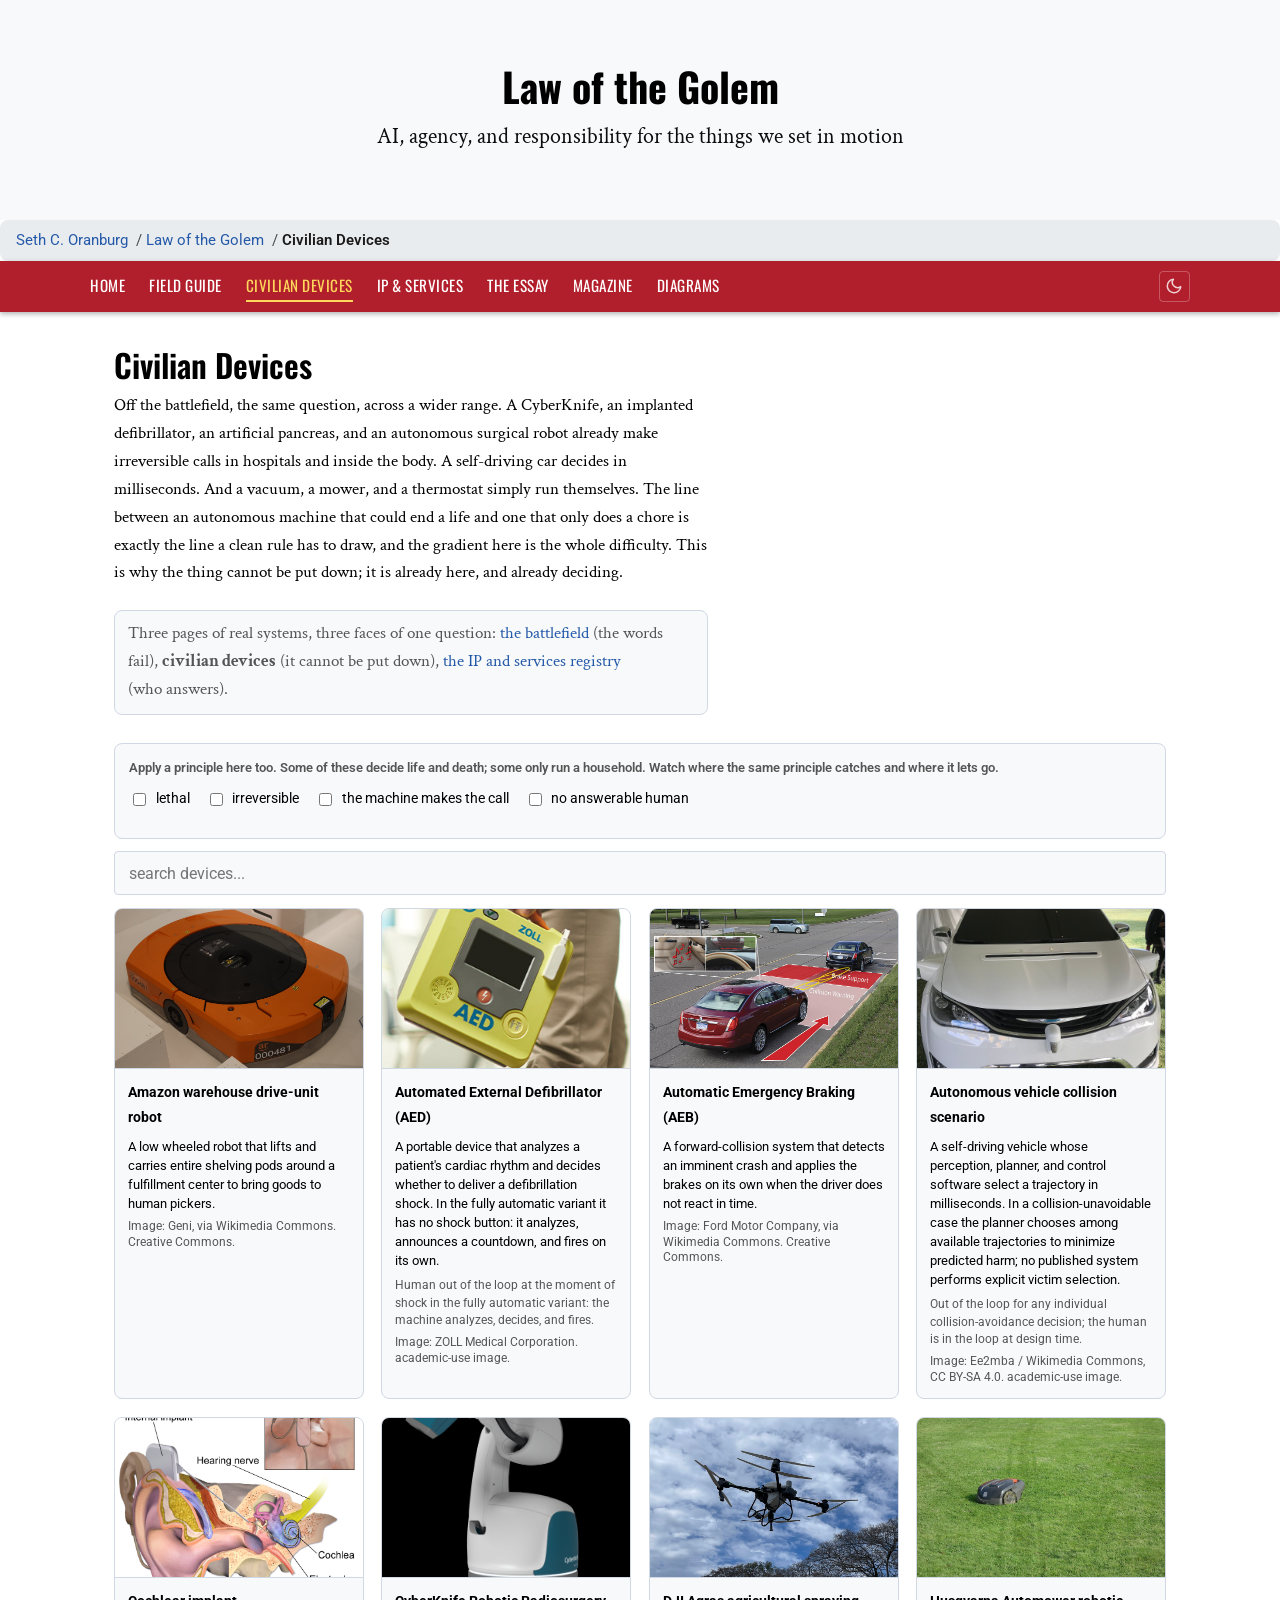
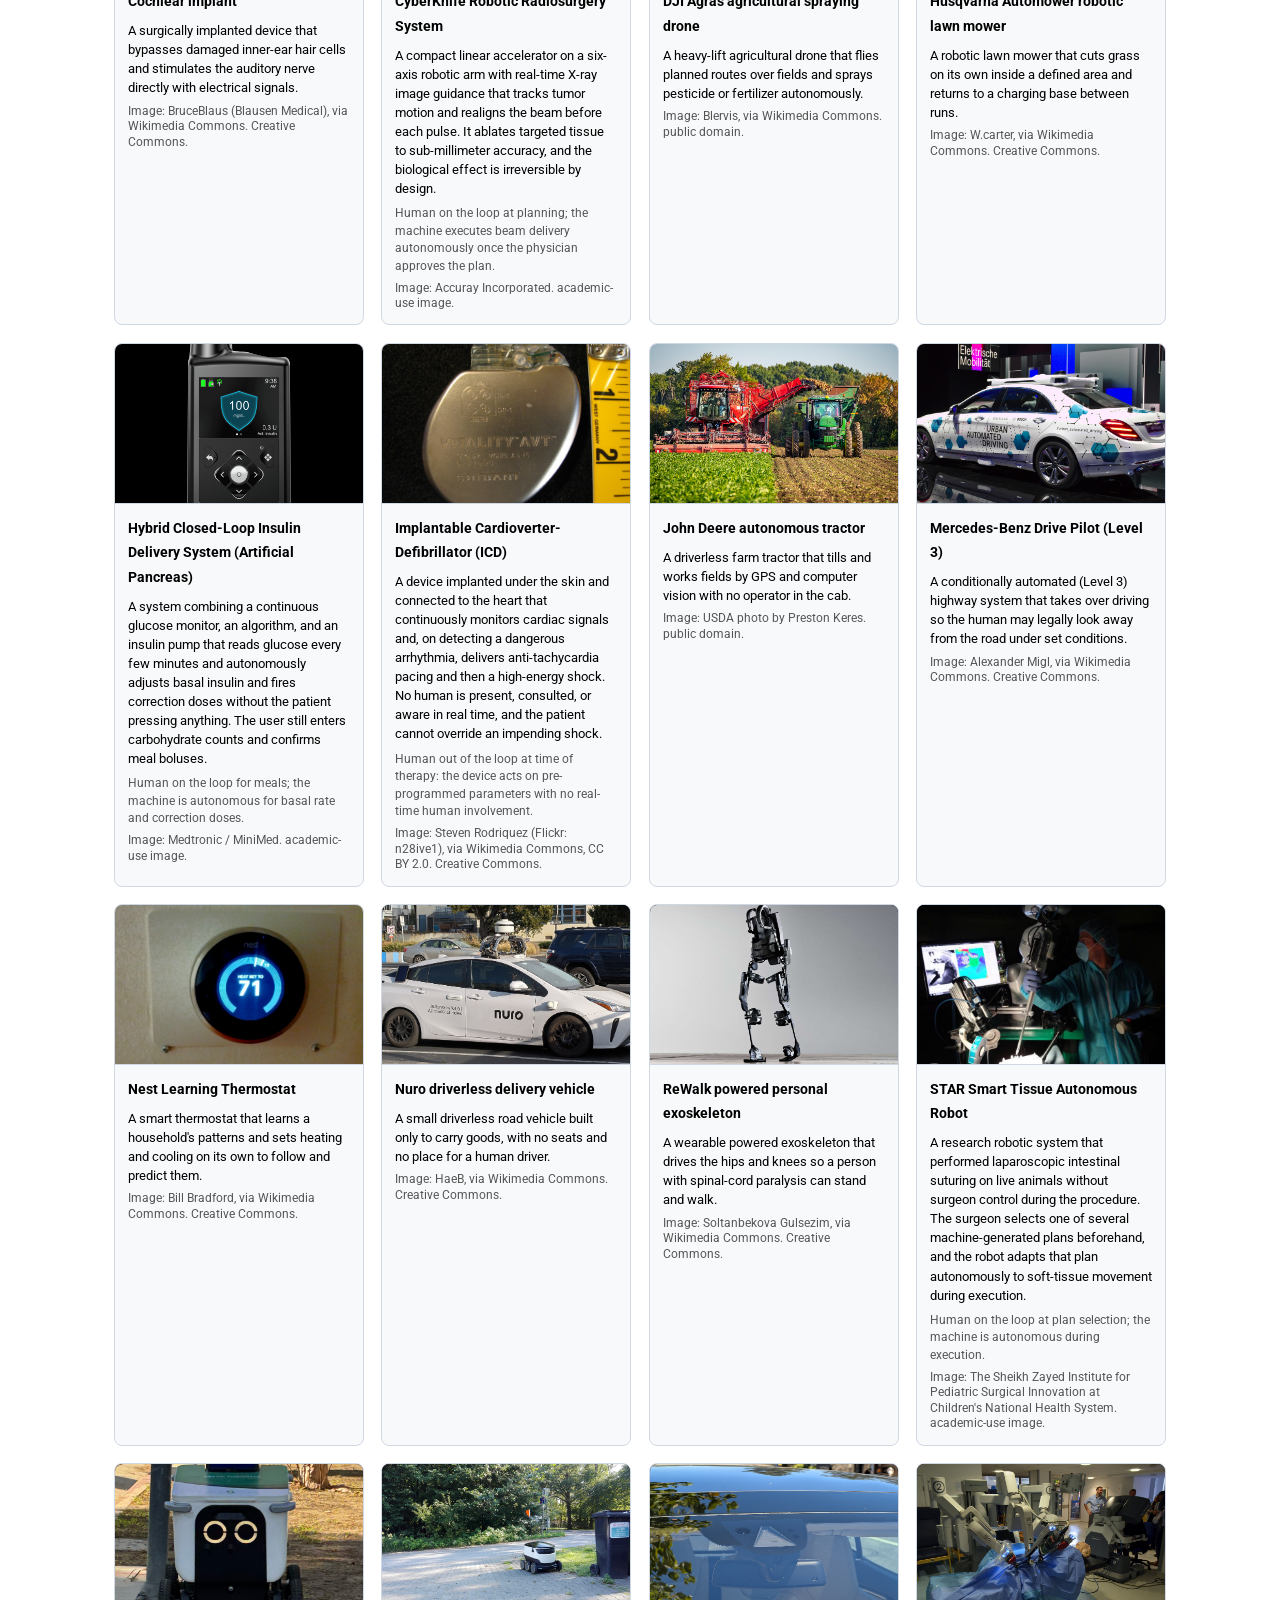
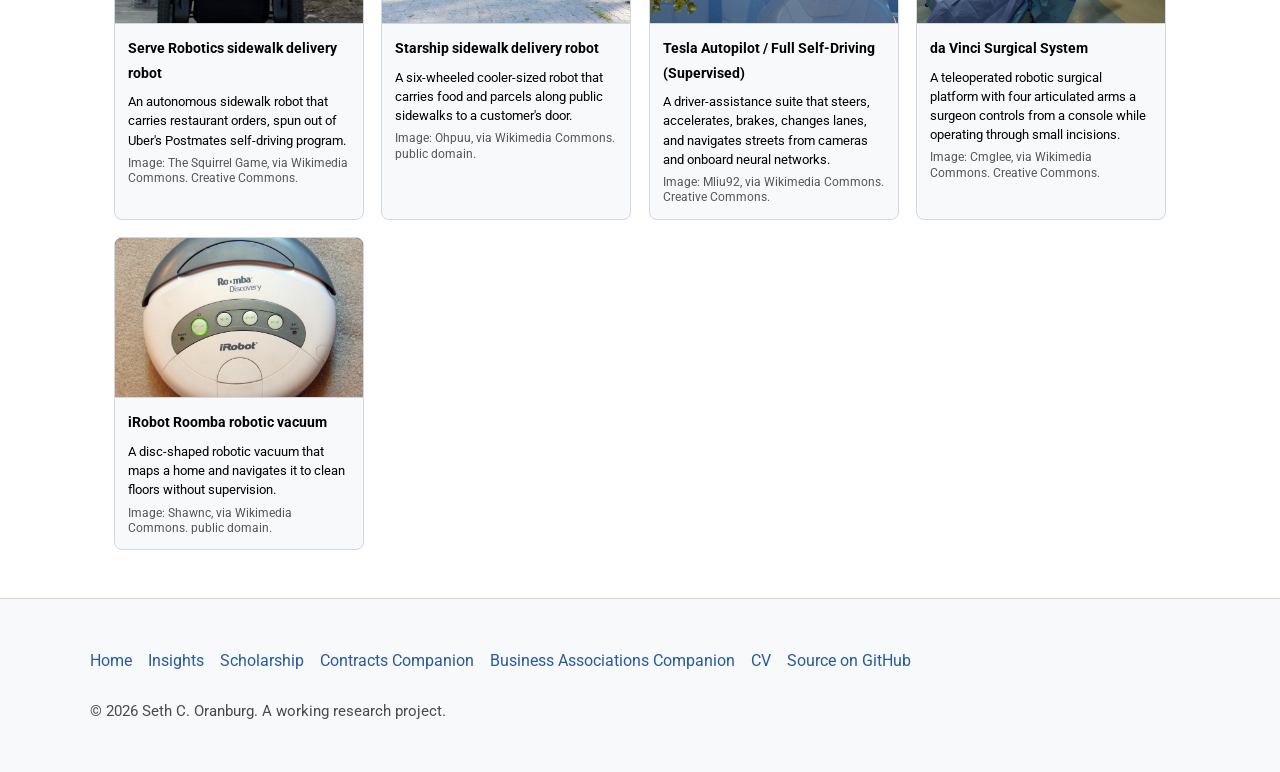
==== commit 8d09423e: "Adopt shared Oranburg design system (tokens, breadcrumb, footer)" ====
--- a/civilian.html
+++ b/civilian.html
@@ -1,4 +1,4 @@
-<!doctype html><html lang="en" data-theme="dark"><head><meta charset="utf-8"><meta name="viewport" content="width=device-width,initial-scale=1"><meta name="theme-color" content="#f5f3ee" media="(prefers-color-scheme: light)"><meta name="theme-color" content="#0A3255" media="(prefers-color-scheme: dark)"><title>Civilian Devices | Law of the Golem</title><link rel="preconnect" href="https://fonts.googleapis.com"><link rel="preconnect" href="https://fonts.gstatic.com" crossorigin><link href="https://fonts.googleapis.com/css2?family=Crimson+Text:ital,wght@0,400;0,600;0,700;1,400&family=Oswald:wght@500..700&family=Roboto:ital,wght@0,400;0,500;0,600;0,700;1,400&family=Roboto+Mono:wght@400;500&display=swap" rel="stylesheet"><link rel="stylesheet" href="assets/css/lawj-palette.css"><link rel="stylesheet" href="assets/css/site.css"><link rel="stylesheet" href="assets/css/golem.css"><script>(function(){try{var t=localStorage.getItem('theme');if(t==='light'||t==='dark'){document.documentElement.setAttribute('data-theme',t);}else if(window.matchMedia&&window.matchMedia('(prefers-color-scheme: light)').matches){document.documentElement.setAttribute('data-theme','light');}else{document.documentElement.setAttribute('data-theme','dark');}}catch(e){document.documentElement.setAttribute('data-theme','dark');}})();</script></head><body><a href="#main-content" class="skip-link">Skip to content</a><header class="site-header"><div class="header-inner"><a class="site-title" href="index.html">Law of the Golem</a><p class="site-tagline">AI, agency, and responsibility for the things we set in motion</p></div></header><nav class="breadcrumb-bar" aria-label="Breadcrumb"><ol class="breadcrumb-list"><li class="breadcrumb-item"><a href="https://oranburg.law/">Seth C. Oranburg</a></li><li class="breadcrumb-item"><span class="breadcrumb-sep" aria-hidden="true">/</span><a href="index.html">Law of the Golem</a></li><li class="breadcrumb-item"><span class="breadcrumb-sep" aria-hidden="true">/</span><span aria-current="page">Civilian Devices</span></li></ol></nav><nav class="site-nav" aria-label="Project navigation"><button class="nav-toggle" onclick="var n=this.closest('.site-nav');n.classList.toggle('open');this.setAttribute('aria-expanded',n.classList.contains('open'))" aria-label="Toggle menu" aria-expanded="false"><span></span><span></span><span></span></button><ul><li><a href="index.html">Home</a></li><li><a href="field-guide.html">Field Guide</a></li><li><a href="civilian.html" aria-current="page">Civilian Devices</a></li><li><a href="registry.html">IP &amp; Services</a></li><li><a href="essay.html">The Essay</a></li><li><a href="magazine.html">Magazine</a></li><li><a href="diagrams.html">Diagrams</a></li><li><button class="theme-toggle" onclick="toggleTheme()" aria-label="Switch to light mode"><svg class="icon-sun" width="18" height="18" viewBox="0 0 24 24" fill="none" stroke="currentColor" stroke-width="2" stroke-linecap="round" stroke-linejoin="round"><circle cx="12" cy="12" r="5"/><line x1="12" y1="1" x2="12" y2="3"/><line x1="12" y1="21" x2="12" y2="23"/><line x1="4.22" y1="4.22" x2="5.64" y2="5.64"/><line x1="18.36" y1="18.36" x2="19.78" y2="19.78"/><line x1="1" y1="12" x2="3" y2="12"/><line x1="21" y1="12" x2="23" y2="12"/><line x1="4.22" y1="19.78" x2="5.64" y2="18.36"/><line x1="18.36" y1="5.64" x2="19.78" y2="4.22"/></svg><svg class="icon-moon" width="18" height="18" viewBox="0 0 24 24" fill="none" stroke="currentColor" stroke-width="2" stroke-linecap="round" stroke-linejoin="round"><path d="M21 12.79A9 9 0 1 1 11.21 3 7 7 0 0 0 21 12.79z"/></svg></button></li></ul></nav><main class="site-content" id="main-content"><h1>Civilian Devices</h1><p class="lede">Off the battlefield, the same question, across a wider range. A CyberKnife, an implanted defibrillator, an artificial pancreas, and an autonomous surgical robot already make irreversible calls in hospitals and inside the body. A self-driving car decides in milliseconds. And a vacuum, a mower, and a thermostat simply run themselves. The line between an autonomous machine that could end a life and one that only does a chore is exactly the line a clean rule has to draw, and the gradient here is the whole difficulty. This is why the thing cannot be put down; it is already here, and already deciding.</p><p class="crosslink">Three pages of real systems, three faces of one question: <a href="field-guide.html">the battlefield</a> (the words fail), <b>civilian devices</b> (it cannot be put down), <a href="registry.html">the IP and services registry</a> (who answers).</p><div class="controls"><div class="ptest"><div class="ptest-h">Apply a principle here too. Some of these decide life and death; some only run a household. Watch where the same principle catches and where it lets go.</div><label><input type="checkbox" id="t-lethal" onchange="crit()"> lethal</label><label><input type="checkbox" id="t-irrev" onchange="crit()"> irreversible</label><label><input type="checkbox" id="t-machine" onchange="crit()"> the machine makes the call</label><label><input type="checkbox" id="t-gap" onchange="crit()"> no answerable human</label><span id="pcount" class="pcount"></span></div><input id="q" type="search" placeholder="search devices..." oninput="flt()"></div><div class="grid"><figure class="card" data-s="amazon warehouse drive-unit robot a low wheeled robot that lifts and carries entire shelving pods around a fulfillment center to bring goods to human pickers. " data-lethal="0" data-irrev="0" data-machine="1" data-gap="0"><img loading="lazy" src="images/amazon-warehouse-drive-unit.jpg" alt="Amazon warehouse drive-unit robot"><figcaption><b>Amazon warehouse drive-unit robot</b><span class="desc">A low wheeled robot that lifts and carries entire shelving pods around a fulfillment center to bring goods to human pickers.</span><span class="meta">Image: Geni, via Wikimedia Commons. Creative Commons.</span></figcaption></figure><figure class="card" data-s="automated external defibrillator (aed) a portable device that analyzes a patient&#x27;s cardiac rhythm and decides whether to deliver a defibrillation shock. in the fully automatic variant it has no shock button: it analyzes, announces a countdown, and fires on its own. human out of the loop at the moment of shock in the fully automatic variant: the machine analyzes, decides, and fires." data-lethal="0" data-irrev="1" data-machine="1" data-gap="0"><img loading="lazy" src="images/zoll-aed-3-product.jpg" alt="Automated External Defibrillator (AED)"><figcaption><b>Automated External Defibrillator (AED)</b><span class="desc">A portable device that analyzes a patient&#x27;s cardiac rhythm and decides whether to deliver a defibrillation shock. In the fully automatic variant it has no shock button: it analyzes, announces a countdown, and fires on its own.</span><span class="posture">Human out of the loop at the moment of shock in the fully automatic variant: the machine analyzes, decides, and fires.</span><span class="meta">Image: ZOLL Medical Corporation. academic-use image.</span></figcaption></figure><figure class="card" data-s="automatic emergency braking (aeb) a forward-collision system that detects an imminent crash and applies the brakes on its own when the driver does not react in time. " data-lethal="0" data-irrev="0" data-machine="1" data-gap="0"><img loading="lazy" src="images/automatic-emergency-braking-ford.jpg" alt="Automatic Emergency Braking (AEB)"><figcaption><b>Automatic Emergency Braking (AEB)</b><span class="desc">A forward-collision system that detects an imminent crash and applies the brakes on its own when the driver does not react in time.</span><span class="meta">Image: Ford Motor Company, via Wikimedia Commons. Creative Commons.</span></figcaption></figure><figure class="card" data-s="autonomous vehicle collision scenario a self-driving vehicle whose perception, planner, and control software select a trajectory in milliseconds. in a collision-unavoidable case the planner chooses among available trajectories to minimize predicted harm; no published system performs explicit victim selection. out of the loop for any individual collision-avoidance decision; the human is in the loop at design time." data-lethal="1" data-irrev="1" data-machine="1" data-gap="1"><img loading="lazy" src="images/waymo-chrysler-pacifica-autonomous-test-vehicle.jpg" alt="Autonomous vehicle collision scenario"><figcaption><b>Autonomous vehicle collision scenario</b><span class="desc">A self-driving vehicle whose perception, planner, and control software select a trajectory in milliseconds. In a collision-unavoidable case the planner chooses among available trajectories to minimize predicted harm; no published system performs explicit victim selection.</span><span class="posture">Out of the loop for any individual collision-avoidance decision; the human is in the loop at design time.</span><span class="meta">Image: Ee2mba / Wikimedia Commons, CC BY-SA 4.0. academic-use image.</span></figcaption></figure><figure class="card" data-s="cochlear implant a surgically implanted device that bypasses damaged inner-ear hair cells and stimulates the auditory nerve directly with electrical signals. " data-lethal="0" data-irrev="0" data-machine="0" data-gap="0"><img loading="lazy" src="images/cochlear-implant-illustration.png" alt="Cochlear implant"><figcaption><b>Cochlear implant</b><span class="desc">A surgically implanted device that bypasses damaged inner-ear hair cells and stimulates the auditory nerve directly with electrical signals.</span><span class="meta">Image: BruceBlaus (Blausen Medical), via Wikimedia Commons. Creative Commons.</span></figcaption></figure><figure class="card" data-s="cyberknife robotic radiosurgery system a compact linear accelerator on a six-axis robotic arm with real-time x-ray image guidance that tracks tumor motion and realigns the beam before each pulse. it ablates targeted tissue to sub-millimeter accuracy, and the biological effect is irreversible by design. human on the loop at planning; the machine executes beam delivery autonomously once the physician approves the plan." data-lethal="0" data-irrev="1" data-machine="1" data-gap="0"><img loading="lazy" src="images/accuray-cyberknife-system-hero.png" alt="CyberKnife Robotic Radiosurgery System"><figcaption><b>CyberKnife Robotic Radiosurgery System</b><span class="desc">A compact linear accelerator on a six-axis robotic arm with real-time X-ray image guidance that tracks tumor motion and realigns the beam before each pulse. It ablates targeted tissue to sub-millimeter accuracy, and the biological effect is irreversible by design.</span><span class="posture">Human on the loop at planning; the machine executes beam delivery autonomously once the physician approves the plan.</span><span class="meta">Image: Accuray Incorporated. academic-use image.</span></figcaption></figure><figure class="card" data-s="dji agras agricultural spraying drone a heavy-lift agricultural drone that flies planned routes over fields and sprays pesticide or fertilizer autonomously. " data-lethal="0" data-irrev="0" data-machine="1" data-gap="0"><img loading="lazy" src="images/dji-agras-t50-spraying-drone.jpg" alt="DJI Agras agricultural spraying drone"><figcaption><b>DJI Agras agricultural spraying drone</b><span class="desc">A heavy-lift agricultural drone that flies planned routes over fields and sprays pesticide or fertilizer autonomously.</span><span class="meta">Image: Blervis, via Wikimedia Commons. public domain.</span></figcaption></figure><figure class="card" data-s="husqvarna automower robotic lawn mower a robotic lawn mower that cuts grass on its own inside a defined area and returns to a charging base between runs. " data-lethal="0" data-irrev="0" data-machine="1" data-gap="0"><img loading="lazy" src="images/husqvarna-automower-308.jpg" alt="Husqvarna Automower robotic lawn mower"><figcaption><b>Husqvarna Automower robotic lawn mower</b><span class="desc">A robotic lawn mower that cuts grass on its own inside a defined area and returns to a charging base between runs.</span><span class="meta">Image: W.carter, via Wikimedia Commons. Creative Commons.</span></figcaption></figure><figure class="card" data-s="hybrid closed-loop insulin delivery system (artificial pancreas) a system combining a continuous glucose monitor, an algorithm, and an insulin pump that reads glucose every few minutes and autonomously adjusts basal insulin and fires correction doses without the patient pressing anything. the user still enters carbohydrate counts and confirms meal boluses. human on the loop for meals; the machine is autonomous for basal rate and correction doses." data-lethal="0" data-irrev="1" data-machine="1" data-gap="0"><img loading="lazy" src="images/medtronic-minimed-780g-pump-system.png" alt="Hybrid Closed-Loop Insulin Delivery System (Artificial Pancreas)"><figcaption><b>Hybrid Closed-Loop Insulin Delivery System (Artificial Pancreas)</b><span class="desc">A system combining a continuous glucose monitor, an algorithm, and an insulin pump that reads glucose every few minutes and autonomously adjusts basal insulin and fires correction doses without the patient pressing anything. The user still enters carbohydrate counts and confirms meal boluses.</span><span class="posture">Human on the loop for meals; the machine is autonomous for basal rate and correction doses.</span><span class="meta">Image: Medtronic / MiniMed. academic-use image.</span></figcaption></figure><figure class="card" data-s="implantable cardioverter-defibrillator (icd) a device implanted under the skin and connected to the heart that continuously monitors cardiac signals and, on detecting a dangerous arrhythmia, delivers anti-tachycardia pacing and then a high-energy shock. no human is present, consulted, or aware in real time, and the patient cannot override an impending shock. human out of the loop at time of therapy: the device acts on pre-programmed parameters with no real-time human involvement." data-lethal="0" data-irrev="1" data-machine="1" data-gap="0"><img loading="lazy" src="images/guidant-vitality-avt-icd-wikimedia.jpg" alt="Implantable Cardioverter-Defibrillator (ICD)"><figcaption><b>Implantable Cardioverter-Defibrillator (ICD)</b><span class="desc">A device implanted under the skin and connected to the heart that continuously monitors cardiac signals and, on detecting a dangerous arrhythmia, delivers anti-tachycardia pacing and then a high-energy shock. No human is present, consulted, or aware in real time, and the patient cannot override an impending shock.</span><span class="posture">Human out of the loop at time of therapy: the device acts on pre-programmed parameters with no real-time human involvement.</span><span class="meta">Image: Steven Rodriquez (Flickr: n28ive1), via Wikimedia Commons, CC BY 2.0. Creative Commons.</span></figcaption></figure><figure class="card" data-s="john deere autonomous tractor a driverless farm tractor that tills and works fields by gps and computer vision with no operator in the cab. " data-lethal="0" data-irrev="0" data-machine="1" data-gap="0"><img loading="lazy" src="images/john-deere-autonomous-tractor-usda.jpg" alt="John Deere autonomous tractor"><figcaption><b>John Deere autonomous tractor</b><span class="desc">A driverless farm tractor that tills and works fields by GPS and computer vision with no operator in the cab.</span><span class="meta">Image: USDA photo by Preston Keres. public domain.</span></figcaption></figure><figure class="card" data-s="mercedes-benz drive pilot (level 3) a conditionally automated (level 3) highway system that takes over driving so the human may legally look away from the road under set conditions. " data-lethal="0" data-irrev="0" data-machine="1" data-gap="0"><img loading="lazy" src="images/mercedes-automated-driving-iaa2019.jpg" alt="Mercedes-Benz Drive Pilot (Level 3)"><figcaption><b>Mercedes-Benz Drive Pilot (Level 3)</b><span class="desc">A conditionally automated (Level 3) highway system that takes over driving so the human may legally look away from the road under set conditions.</span><span class="meta">Image: Alexander Migl, via Wikimedia Commons. Creative Commons.</span></figcaption></figure><figure class="card" data-s="nest learning thermostat a smart thermostat that learns a household&#x27;s patterns and sets heating and cooling on its own to follow and predict them. " data-lethal="0" data-irrev="0" data-machine="1" data-gap="0"><img loading="lazy" src="images/nest-learning-thermostat.jpg" alt="Nest Learning Thermostat"><figcaption><b>Nest Learning Thermostat</b><span class="desc">A smart thermostat that learns a household&#x27;s patterns and sets heating and cooling on its own to follow and predict them.</span><span class="meta">Image: Bill Bradford, via Wikimedia Commons. Creative Commons.</span></figcaption></figure><figure class="card" data-s="nuro driverless delivery vehicle a small driverless road vehicle built only to carry goods, with no seats and no place for a human driver. " data-lethal="0" data-irrev="0" data-machine="1" data-gap="0"><img loading="lazy" src="images/nuro-autonomous-delivery-p2.jpg" alt="Nuro driverless delivery vehicle"><figcaption><b>Nuro driverless delivery vehicle</b><span class="desc">A small driverless road vehicle built only to carry goods, with no seats and no place for a human driver.</span><span class="meta">Image: HaeB, via Wikimedia Commons. Creative Commons.</span></figcaption></figure><figure class="card" data-s="rewalk powered personal exoskeleton a wearable powered exoskeleton that drives the hips and knees so a person with spinal-cord paralysis can stand and walk. " data-lethal="0" data-irrev="0" data-machine="0" data-gap="0"><img loading="lazy" src="images/rewalk-personal-exoskeleton.jpg" alt="ReWalk powered personal exoskeleton"><figcaption><b>ReWalk powered personal exoskeleton</b><span class="desc">A wearable powered exoskeleton that drives the hips and knees so a person with spinal-cord paralysis can stand and walk.</span><span class="meta">Image: Soltanbekova Gulsezim, via Wikimedia Commons. Creative Commons.</span></figcaption></figure><figure class="card" data-s="star smart tissue autonomous robot a research robotic system that performed laparoscopic intestinal suturing on live animals without surgeon control during the procedure. the surgeon selects one of several machine-generated plans beforehand, and the robot adapts that plan autonomously to soft-tissue movement during execution. human on the loop at plan selection; the machine is autonomous during execution." data-lethal="0" data-irrev="1" data-machine="1" data-gap="0"><img loading="lazy" src="images/star-robot-childrens-national-eurekalert.jpg" alt="STAR Smart Tissue Autonomous Robot"><figcaption><b>STAR Smart Tissue Autonomous Robot</b><span class="desc">A research robotic system that performed laparoscopic intestinal suturing on live animals without surgeon control during the procedure. The surgeon selects one of several machine-generated plans beforehand, and the robot adapts that plan autonomously to soft-tissue movement during execution.</span><span class="posture">Human on the loop at plan selection; the machine is autonomous during execution.</span><span class="meta">Image: The Sheikh Zayed Institute for Pediatric Surgical Innovation at Children&#x27;s National Health System. academic-use image.</span></figcaption></figure><figure class="card" data-s="serve robotics sidewalk delivery robot an autonomous sidewalk robot that carries restaurant orders, spun out of uber&#x27;s postmates self-driving program. " data-lethal="0" data-irrev="0" data-machine="1" data-gap="0"><img loading="lazy" src="images/serve-robotics-delivery-robot.png" alt="Serve Robotics sidewalk delivery robot"><figcaption><b>Serve Robotics sidewalk delivery robot</b><span class="desc">An autonomous sidewalk robot that carries restaurant orders, spun out of Uber&#x27;s Postmates self-driving program.</span><span class="meta">Image: The Squirrel Game, via Wikimedia Commons. Creative Commons.</span></figcaption></figure><figure class="card" data-s="starship sidewalk delivery robot a six-wheeled cooler-sized robot that carries food and parcels along public sidewalks to a customer&#x27;s door. " data-lethal="0" data-irrev="0" data-machine="1" data-gap="0"><img loading="lazy" src="images/starship-sidewalk-delivery-robot.jpg" alt="Starship sidewalk delivery robot"><figcaption><b>Starship sidewalk delivery robot</b><span class="desc">A six-wheeled cooler-sized robot that carries food and parcels along public sidewalks to a customer&#x27;s door.</span><span class="meta">Image: Ohpuu, via Wikimedia Commons. public domain.</span></figcaption></figure><figure class="card" data-s="tesla autopilot / full self-driving (supervised) a driver-assistance suite that steers, accelerates, brakes, changes lanes, and navigates streets from cameras and onboard neural networks. " data-lethal="0" data-irrev="0" data-machine="1" data-gap="0"><img loading="lazy" src="images/tesla-autopilot-model-s.jpg" alt="Tesla Autopilot / Full Self-Driving (Supervised)"><figcaption><b>Tesla Autopilot / Full Self-Driving (Supervised)</b><span class="desc">A driver-assistance suite that steers, accelerates, brakes, changes lanes, and navigates streets from cameras and onboard neural networks.</span><span class="meta">Image: Mliu92, via Wikimedia Commons. Creative Commons.</span></figcaption></figure><figure class="card" data-s="da vinci surgical system a teleoperated robotic surgical platform with four articulated arms a surgeon controls from a console while operating through small incisions. " data-lethal="0" data-irrev="1" data-machine="0" data-gap="0"><img loading="lazy" src="images/davinci-surgical-system.jpg" alt="da Vinci Surgical System"><figcaption><b>da Vinci Surgical System</b><span class="desc">A teleoperated robotic surgical platform with four articulated arms a surgeon controls from a console while operating through small incisions.</span><span class="meta">Image: Cmglee, via Wikimedia Commons. Creative Commons.</span></figcaption></figure><figure class="card" data-s="irobot roomba robotic vacuum a disc-shaped robotic vacuum that maps a home and navigates it to clean floors without supervision. " data-lethal="0" data-irrev="0" data-machine="1" data-gap="0"><img loading="lazy" src="images/irobot-roomba-discovery.jpg" alt="iRobot Roomba robotic vacuum"><figcaption><b>iRobot Roomba robotic vacuum</b><span class="desc">A disc-shaped robotic vacuum that maps a home and navigates it to clean floors without supervision.</span><span class="meta">Image: Shawnc, via Wikimedia Commons. public domain.</span></figcaption></figure></div><script>
+<!doctype html><html lang="en" data-theme="dark"><head><meta charset="utf-8"><meta name="viewport" content="width=device-width,initial-scale=1"><meta name="theme-color" content="#f5f3ee" media="(prefers-color-scheme: light)"><meta name="theme-color" content="#0A3255" media="(prefers-color-scheme: dark)"><title>Civilian Devices | Law of the Golem</title><link rel="preconnect" href="https://fonts.googleapis.com"><link rel="preconnect" href="https://fonts.gstatic.com" crossorigin><link href="https://fonts.googleapis.com/css2?family=Crimson+Text:ital,wght@0,400;0,600;0,700;1,400&family=Oswald:wght@500..700&family=Roboto:ital,wght@0,400;0,500;0,600;0,700;1,400&family=Roboto+Mono:wght@400;500&display=swap" rel="stylesheet"><link rel="stylesheet" href="assets/css/og-tokens.css"><link rel="stylesheet" href="assets/css/lawj-palette.css"><link rel="stylesheet" href="assets/css/site.css"><link rel="stylesheet" href="assets/css/golem.css"><script>(function(){try{var t=localStorage.getItem('theme');if(t==='light'||t==='dark'){document.documentElement.setAttribute('data-theme',t);}else if(window.matchMedia&&window.matchMedia('(prefers-color-scheme: light)').matches){document.documentElement.setAttribute('data-theme','light');}else{document.documentElement.setAttribute('data-theme','dark');}}catch(e){document.documentElement.setAttribute('data-theme','dark');}})();</script></head><body><a href="#main-content" class="skip-link">Skip to content</a><header class="site-header"><div class="header-inner"><a class="site-title" href="index.html">Law of the Golem</a><p class="site-tagline">AI, agency, and responsibility for the things we set in motion</p></div></header><nav aria-label="Breadcrumb" class="og-breadcrumb"><ol><li><a href="https://oranburg.law/">Seth C. Oranburg</a></li><li><a href="index.html">Law of the Golem</a></li><li><span aria-current="page">Civilian Devices</span></li></ol></nav><nav class="site-nav" aria-label="Project navigation"><button class="nav-toggle" onclick="var n=this.closest('.site-nav');n.classList.toggle('open');this.setAttribute('aria-expanded',n.classList.contains('open'))" aria-label="Toggle menu" aria-expanded="false"><span></span><span></span><span></span></button><ul><li><a href="index.html">Home</a></li><li><a href="field-guide.html">Field Guide</a></li><li><a href="civilian.html" aria-current="page">Civilian Devices</a></li><li><a href="registry.html">IP &amp; Services</a></li><li><a href="essay.html">The Essay</a></li><li><a href="magazine.html">Magazine</a></li><li><a href="diagrams.html">Diagrams</a></li><li><button class="theme-toggle" onclick="toggleTheme()" aria-label="Switch to light mode"><svg class="icon-sun" width="18" height="18" viewBox="0 0 24 24" fill="none" stroke="currentColor" stroke-width="2" stroke-linecap="round" stroke-linejoin="round"><circle cx="12" cy="12" r="5"/><line x1="12" y1="1" x2="12" y2="3"/><line x1="12" y1="21" x2="12" y2="23"/><line x1="4.22" y1="4.22" x2="5.64" y2="5.64"/><line x1="18.36" y1="18.36" x2="19.78" y2="19.78"/><line x1="1" y1="12" x2="3" y2="12"/><line x1="21" y1="12" x2="23" y2="12"/><line x1="4.22" y1="19.78" x2="5.64" y2="18.36"/><line x1="18.36" y1="5.64" x2="19.78" y2="4.22"/></svg><svg class="icon-moon" width="18" height="18" viewBox="0 0 24 24" fill="none" stroke="currentColor" stroke-width="2" stroke-linecap="round" stroke-linejoin="round"><path d="M21 12.79A9 9 0 1 1 11.21 3 7 7 0 0 0 21 12.79z"/></svg></button></li></ul></nav><main class="site-content" id="main-content"><h1>Civilian Devices</h1><p class="lede">Off the battlefield, the same question, across a wider range. A CyberKnife, an implanted defibrillator, an artificial pancreas, and an autonomous surgical robot already make irreversible calls in hospitals and inside the body. A self-driving car decides in milliseconds. And a vacuum, a mower, and a thermostat simply run themselves. The line between an autonomous machine that could end a life and one that only does a chore is exactly the line a clean rule has to draw, and the gradient here is the whole difficulty. This is why the thing cannot be put down; it is already here, and already deciding.</p><p class="crosslink">Three pages of real systems, three faces of one question: <a href="field-guide.html">the battlefield</a> (the words fail), <b>civilian devices</b> (it cannot be put down), <a href="registry.html">the IP and services registry</a> (who answers).</p><div class="controls"><div class="ptest"><div class="ptest-h">Apply a principle here too. Some of these decide life and death; some only run a household. Watch where the same principle catches and where it lets go.</div><label><input type="checkbox" id="t-lethal" onchange="crit()"> lethal</label><label><input type="checkbox" id="t-irrev" onchange="crit()"> irreversible</label><label><input type="checkbox" id="t-machine" onchange="crit()"> the machine makes the call</label><label><input type="checkbox" id="t-gap" onchange="crit()"> no answerable human</label><span id="pcount" class="pcount"></span></div><input id="q" type="search" placeholder="search devices..." oninput="flt()"></div><div class="grid"><figure class="card" data-s="amazon warehouse drive-unit robot a low wheeled robot that lifts and carries entire shelving pods around a fulfillment center to bring goods to human pickers. " data-lethal="0" data-irrev="0" data-machine="1" data-gap="0"><img loading="lazy" src="images/amazon-warehouse-drive-unit.jpg" alt="Amazon warehouse drive-unit robot"><figcaption><b>Amazon warehouse drive-unit robot</b><span class="desc">A low wheeled robot that lifts and carries entire shelving pods around a fulfillment center to bring goods to human pickers.</span><span class="meta">Image: Geni, via Wikimedia Commons. Creative Commons.</span></figcaption></figure><figure class="card" data-s="automated external defibrillator (aed) a portable device that analyzes a patient&#x27;s cardiac rhythm and decides whether to deliver a defibrillation shock. in the fully automatic variant it has no shock button: it analyzes, announces a countdown, and fires on its own. human out of the loop at the moment of shock in the fully automatic variant: the machine analyzes, decides, and fires." data-lethal="0" data-irrev="1" data-machine="1" data-gap="0"><img loading="lazy" src="images/zoll-aed-3-product.jpg" alt="Automated External Defibrillator (AED)"><figcaption><b>Automated External Defibrillator (AED)</b><span class="desc">A portable device that analyzes a patient&#x27;s cardiac rhythm and decides whether to deliver a defibrillation shock. In the fully automatic variant it has no shock button: it analyzes, announces a countdown, and fires on its own.</span><span class="posture">Human out of the loop at the moment of shock in the fully automatic variant: the machine analyzes, decides, and fires.</span><span class="meta">Image: ZOLL Medical Corporation. academic-use image.</span></figcaption></figure><figure class="card" data-s="automatic emergency braking (aeb) a forward-collision system that detects an imminent crash and applies the brakes on its own when the driver does not react in time. " data-lethal="0" data-irrev="0" data-machine="1" data-gap="0"><img loading="lazy" src="images/automatic-emergency-braking-ford.jpg" alt="Automatic Emergency Braking (AEB)"><figcaption><b>Automatic Emergency Braking (AEB)</b><span class="desc">A forward-collision system that detects an imminent crash and applies the brakes on its own when the driver does not react in time.</span><span class="meta">Image: Ford Motor Company, via Wikimedia Commons. Creative Commons.</span></figcaption></figure><figure class="card" data-s="autonomous vehicle collision scenario a self-driving vehicle whose perception, planner, and control software select a trajectory in milliseconds. in a collision-unavoidable case the planner chooses among available trajectories to minimize predicted harm; no published system performs explicit victim selection. out of the loop for any individual collision-avoidance decision; the human is in the loop at design time." data-lethal="1" data-irrev="1" data-machine="1" data-gap="1"><img loading="lazy" src="images/waymo-chrysler-pacifica-autonomous-test-vehicle.jpg" alt="Autonomous vehicle collision scenario"><figcaption><b>Autonomous vehicle collision scenario</b><span class="desc">A self-driving vehicle whose perception, planner, and control software select a trajectory in milliseconds. In a collision-unavoidable case the planner chooses among available trajectories to minimize predicted harm; no published system performs explicit victim selection.</span><span class="posture">Out of the loop for any individual collision-avoidance decision; the human is in the loop at design time.</span><span class="meta">Image: Ee2mba / Wikimedia Commons, CC BY-SA 4.0. academic-use image.</span></figcaption></figure><figure class="card" data-s="cochlear implant a surgically implanted device that bypasses damaged inner-ear hair cells and stimulates the auditory nerve directly with electrical signals. " data-lethal="0" data-irrev="0" data-machine="0" data-gap="0"><img loading="lazy" src="images/cochlear-implant-illustration.png" alt="Cochlear implant"><figcaption><b>Cochlear implant</b><span class="desc">A surgically implanted device that bypasses damaged inner-ear hair cells and stimulates the auditory nerve directly with electrical signals.</span><span class="meta">Image: BruceBlaus (Blausen Medical), via Wikimedia Commons. Creative Commons.</span></figcaption></figure><figure class="card" data-s="cyberknife robotic radiosurgery system a compact linear accelerator on a six-axis robotic arm with real-time x-ray image guidance that tracks tumor motion and realigns the beam before each pulse. it ablates targeted tissue to sub-millimeter accuracy, and the biological effect is irreversible by design. human on the loop at planning; the machine executes beam delivery autonomously once the physician approves the plan." data-lethal="0" data-irrev="1" data-machine="1" data-gap="0"><img loading="lazy" src="images/accuray-cyberknife-system-hero.png" alt="CyberKnife Robotic Radiosurgery System"><figcaption><b>CyberKnife Robotic Radiosurgery System</b><span class="desc">A compact linear accelerator on a six-axis robotic arm with real-time X-ray image guidance that tracks tumor motion and realigns the beam before each pulse. It ablates targeted tissue to sub-millimeter accuracy, and the biological effect is irreversible by design.</span><span class="posture">Human on the loop at planning; the machine executes beam delivery autonomously once the physician approves the plan.</span><span class="meta">Image: Accuray Incorporated. academic-use image.</span></figcaption></figure><figure class="card" data-s="dji agras agricultural spraying drone a heavy-lift agricultural drone that flies planned routes over fields and sprays pesticide or fertilizer autonomously. " data-lethal="0" data-irrev="0" data-machine="1" data-gap="0"><img loading="lazy" src="images/dji-agras-t50-spraying-drone.jpg" alt="DJI Agras agricultural spraying drone"><figcaption><b>DJI Agras agricultural spraying drone</b><span class="desc">A heavy-lift agricultural drone that flies planned routes over fields and sprays pesticide or fertilizer autonomously.</span><span class="meta">Image: Blervis, via Wikimedia Commons. public domain.</span></figcaption></figure><figure class="card" data-s="husqvarna automower robotic lawn mower a robotic lawn mower that cuts grass on its own inside a defined area and returns to a charging base between runs. " data-lethal="0" data-irrev="0" data-machine="1" data-gap="0"><img loading="lazy" src="images/husqvarna-automower-308.jpg" alt="Husqvarna Automower robotic lawn mower"><figcaption><b>Husqvarna Automower robotic lawn mower</b><span class="desc">A robotic lawn mower that cuts grass on its own inside a defined area and returns to a charging base between runs.</span><span class="meta">Image: W.carter, via Wikimedia Commons. Creative Commons.</span></figcaption></figure><figure class="card" data-s="hybrid closed-loop insulin delivery system (artificial pancreas) a system combining a continuous glucose monitor, an algorithm, and an insulin pump that reads glucose every few minutes and autonomously adjusts basal insulin and fires correction doses without the patient pressing anything. the user still enters carbohydrate counts and confirms meal boluses. human on the loop for meals; the machine is autonomous for basal rate and correction doses." data-lethal="0" data-irrev="1" data-machine="1" data-gap="0"><img loading="lazy" src="images/medtronic-minimed-780g-pump-system.png" alt="Hybrid Closed-Loop Insulin Delivery System (Artificial Pancreas)"><figcaption><b>Hybrid Closed-Loop Insulin Delivery System (Artificial Pancreas)</b><span class="desc">A system combining a continuous glucose monitor, an algorithm, and an insulin pump that reads glucose every few minutes and autonomously adjusts basal insulin and fires correction doses without the patient pressing anything. The user still enters carbohydrate counts and confirms meal boluses.</span><span class="posture">Human on the loop for meals; the machine is autonomous for basal rate and correction doses.</span><span class="meta">Image: Medtronic / MiniMed. academic-use image.</span></figcaption></figure><figure class="card" data-s="implantable cardioverter-defibrillator (icd) a device implanted under the skin and connected to the heart that continuously monitors cardiac signals and, on detecting a dangerous arrhythmia, delivers anti-tachycardia pacing and then a high-energy shock. no human is present, consulted, or aware in real time, and the patient cannot override an impending shock. human out of the loop at time of therapy: the device acts on pre-programmed parameters with no real-time human involvement." data-lethal="0" data-irrev="1" data-machine="1" data-gap="0"><img loading="lazy" src="images/guidant-vitality-avt-icd-wikimedia.jpg" alt="Implantable Cardioverter-Defibrillator (ICD)"><figcaption><b>Implantable Cardioverter-Defibrillator (ICD)</b><span class="desc">A device implanted under the skin and connected to the heart that continuously monitors cardiac signals and, on detecting a dangerous arrhythmia, delivers anti-tachycardia pacing and then a high-energy shock. No human is present, consulted, or aware in real time, and the patient cannot override an impending shock.</span><span class="posture">Human out of the loop at time of therapy: the device acts on pre-programmed parameters with no real-time human involvement.</span><span class="meta">Image: Steven Rodriquez (Flickr: n28ive1), via Wikimedia Commons, CC BY 2.0. Creative Commons.</span></figcaption></figure><figure class="card" data-s="john deere autonomous tractor a driverless farm tractor that tills and works fields by gps and computer vision with no operator in the cab. " data-lethal="0" data-irrev="0" data-machine="1" data-gap="0"><img loading="lazy" src="images/john-deere-autonomous-tractor-usda.jpg" alt="John Deere autonomous tractor"><figcaption><b>John Deere autonomous tractor</b><span class="desc">A driverless farm tractor that tills and works fields by GPS and computer vision with no operator in the cab.</span><span class="meta">Image: USDA photo by Preston Keres. public domain.</span></figcaption></figure><figure class="card" data-s="mercedes-benz drive pilot (level 3) a conditionally automated (level 3) highway system that takes over driving so the human may legally look away from the road under set conditions. " data-lethal="0" data-irrev="0" data-machine="1" data-gap="0"><img loading="lazy" src="images/mercedes-automated-driving-iaa2019.jpg" alt="Mercedes-Benz Drive Pilot (Level 3)"><figcaption><b>Mercedes-Benz Drive Pilot (Level 3)</b><span class="desc">A conditionally automated (Level 3) highway system that takes over driving so the human may legally look away from the road under set conditions.</span><span class="meta">Image: Alexander Migl, via Wikimedia Commons. Creative Commons.</span></figcaption></figure><figure class="card" data-s="nest learning thermostat a smart thermostat that learns a household&#x27;s patterns and sets heating and cooling on its own to follow and predict them. " data-lethal="0" data-irrev="0" data-machine="1" data-gap="0"><img loading="lazy" src="images/nest-learning-thermostat.jpg" alt="Nest Learning Thermostat"><figcaption><b>Nest Learning Thermostat</b><span class="desc">A smart thermostat that learns a household&#x27;s patterns and sets heating and cooling on its own to follow and predict them.</span><span class="meta">Image: Bill Bradford, via Wikimedia Commons. Creative Commons.</span></figcaption></figure><figure class="card" data-s="nuro driverless delivery vehicle a small driverless road vehicle built only to carry goods, with no seats and no place for a human driver. " data-lethal="0" data-irrev="0" data-machine="1" data-gap="0"><img loading="lazy" src="images/nuro-autonomous-delivery-p2.jpg" alt="Nuro driverless delivery vehicle"><figcaption><b>Nuro driverless delivery vehicle</b><span class="desc">A small driverless road vehicle built only to carry goods, with no seats and no place for a human driver.</span><span class="meta">Image: HaeB, via Wikimedia Commons. Creative Commons.</span></figcaption></figure><figure class="card" data-s="rewalk powered personal exoskeleton a wearable powered exoskeleton that drives the hips and knees so a person with spinal-cord paralysis can stand and walk. " data-lethal="0" data-irrev="0" data-machine="0" data-gap="0"><img loading="lazy" src="images/rewalk-personal-exoskeleton.jpg" alt="ReWalk powered personal exoskeleton"><figcaption><b>ReWalk powered personal exoskeleton</b><span class="desc">A wearable powered exoskeleton that drives the hips and knees so a person with spinal-cord paralysis can stand and walk.</span><span class="meta">Image: Soltanbekova Gulsezim, via Wikimedia Commons. Creative Commons.</span></figcaption></figure><figure class="card" data-s="star smart tissue autonomous robot a research robotic system that performed laparoscopic intestinal suturing on live animals without surgeon control during the procedure. the surgeon selects one of several machine-generated plans beforehand, and the robot adapts that plan autonomously to soft-tissue movement during execution. human on the loop at plan selection; the machine is autonomous during execution." data-lethal="0" data-irrev="1" data-machine="1" data-gap="0"><img loading="lazy" src="images/star-robot-childrens-national-eurekalert.jpg" alt="STAR Smart Tissue Autonomous Robot"><figcaption><b>STAR Smart Tissue Autonomous Robot</b><span class="desc">A research robotic system that performed laparoscopic intestinal suturing on live animals without surgeon control during the procedure. The surgeon selects one of several machine-generated plans beforehand, and the robot adapts that plan autonomously to soft-tissue movement during execution.</span><span class="posture">Human on the loop at plan selection; the machine is autonomous during execution.</span><span class="meta">Image: The Sheikh Zayed Institute for Pediatric Surgical Innovation at Children&#x27;s National Health System. academic-use image.</span></figcaption></figure><figure class="card" data-s="serve robotics sidewalk delivery robot an autonomous sidewalk robot that carries restaurant orders, spun out of uber&#x27;s postmates self-driving program. " data-lethal="0" data-irrev="0" data-machine="1" data-gap="0"><img loading="lazy" src="images/serve-robotics-delivery-robot.png" alt="Serve Robotics sidewalk delivery robot"><figcaption><b>Serve Robotics sidewalk delivery robot</b><span class="desc">An autonomous sidewalk robot that carries restaurant orders, spun out of Uber&#x27;s Postmates self-driving program.</span><span class="meta">Image: The Squirrel Game, via Wikimedia Commons. Creative Commons.</span></figcaption></figure><figure class="card" data-s="starship sidewalk delivery robot a six-wheeled cooler-sized robot that carries food and parcels along public sidewalks to a customer&#x27;s door. " data-lethal="0" data-irrev="0" data-machine="1" data-gap="0"><img loading="lazy" src="images/starship-sidewalk-delivery-robot.jpg" alt="Starship sidewalk delivery robot"><figcaption><b>Starship sidewalk delivery robot</b><span class="desc">A six-wheeled cooler-sized robot that carries food and parcels along public sidewalks to a customer&#x27;s door.</span><span class="meta">Image: Ohpuu, via Wikimedia Commons. public domain.</span></figcaption></figure><figure class="card" data-s="tesla autopilot / full self-driving (supervised) a driver-assistance suite that steers, accelerates, brakes, changes lanes, and navigates streets from cameras and onboard neural networks. " data-lethal="0" data-irrev="0" data-machine="1" data-gap="0"><img loading="lazy" src="images/tesla-autopilot-model-s.jpg" alt="Tesla Autopilot / Full Self-Driving (Supervised)"><figcaption><b>Tesla Autopilot / Full Self-Driving (Supervised)</b><span class="desc">A driver-assistance suite that steers, accelerates, brakes, changes lanes, and navigates streets from cameras and onboard neural networks.</span><span class="meta">Image: Mliu92, via Wikimedia Commons. Creative Commons.</span></figcaption></figure><figure class="card" data-s="da vinci surgical system a teleoperated robotic surgical platform with four articulated arms a surgeon controls from a console while operating through small incisions. " data-lethal="0" data-irrev="1" data-machine="0" data-gap="0"><img loading="lazy" src="images/davinci-surgical-system.jpg" alt="da Vinci Surgical System"><figcaption><b>da Vinci Surgical System</b><span class="desc">A teleoperated robotic surgical platform with four articulated arms a surgeon controls from a console while operating through small incisions.</span><span class="meta">Image: Cmglee, via Wikimedia Commons. Creative Commons.</span></figcaption></figure><figure class="card" data-s="irobot roomba robotic vacuum a disc-shaped robotic vacuum that maps a home and navigates it to clean floors without supervision. " data-lethal="0" data-irrev="0" data-machine="1" data-gap="0"><img loading="lazy" src="images/irobot-roomba-discovery.jpg" alt="iRobot Roomba robotic vacuum"><figcaption><b>iRobot Roomba robotic vacuum</b><span class="desc">A disc-shaped robotic vacuum that maps a home and navigates it to clean floors without supervision.</span><span class="meta">Image: Shawnc, via Wikimedia Commons. public domain.</span></figcaption></figure></div><script>
 function t(id){return document.getElementById('t-'+id).checked;}
 function crit(){var L=t('lethal'),I=t('irrev'),M=t('machine'),G=t('gap');var any=L||I||M||G;
 var cards=document.querySelectorAll('.card'),n=0;
@@ -9,4 +9,4 @@
 document.querySelectorAll('.card').forEach(function(c){c.style.display=(c.dataset.s.indexOf(q)>-1)?'':'none';});}
 function pick(btn){document.querySelectorAll('.chip').forEach(function(c){c.classList.remove('on')});btn.classList.add('on');
 var c=btn.dataset.c;document.querySelectorAll('.fg-sec').forEach(function(g){g.style.display=(c==='all'||g.dataset.c===c)?'':'none';});}
-</script></main><footer class="site-footer"><div class="footer-inner"><div class="footer-links"><a href="https://oranburg.law/">Home</a><a href="https://oranburg.law/insights/">Insights</a><a href="https://oranburg.law/scholarship/">Scholarship</a><a href="https://oranburg.law/K/" target="_blank" rel="noopener">Contracts Companion</a><a href="https://oranburg.law/BA/" target="_blank" rel="noopener">Business Associations Companion</a><a href="https://oranburg.law/cv/">CV</a><a href="https://github.com/Oranburg/golem" target="_blank" rel="noopener">Source on GitHub</a></div><p>&copy; 2026 Seth C. Oranburg. A working research project.</p></div></footer><script src="assets/js/site.js"></script></body></html>+</script></main><footer role="contentinfo" class="og-footer"><div class="og-footer-inner"><nav aria-label="Footer"><ul><li><a href="https://oranburg.law/">Home</a></li><li><a href="https://oranburg.law/insights/">Insights</a></li><li><a href="https://oranburg.law/scholarship/">Scholarship</a></li><li><a href="https://oranburg.law/K/" target="_blank" rel="noopener">Contracts Companion</a></li><li><a href="https://oranburg.law/BA/" target="_blank" rel="noopener">Business Associations Companion</a></li><li><a href="https://oranburg.law/cv/">CV</a></li><li><a href="https://github.com/Oranburg/golem" target="_blank" rel="noopener">Source on GitHub</a></li></ul></nav><p class="og-footer-copyright">&copy; 2026 Seth C. Oranburg. A working research project.</p></div></footer><script src="assets/js/site.js"></script></body></html>
--- a/assets/css/og-tokens.css
+++ b/assets/css/og-tokens.css
@@ -0,0 +1,153 @@
+/* % voice-check: skip (CSS custom-property names require -- syntax) */
+:root, [data-theme="dark"] {
+  /* Brand palette (constant across modes) */
+  --og-blue-deep: #0A3255; --og-blue-bright: #2459A9; --og-blue-light: #6DACDE;
+  --og-red-deep: #B21F2C; --og-red-bright: #E82F35; --og-red-light: #E96955;
+  --og-yellow: #FFD65C; --og-teal: #B5E1E1;
+  /* Functional, dark mode (pure black for OLED) */
+  --og-bg: #000000; --og-bg-panel: #0A3255; --og-bg-soft: #12466F;
+  --og-ink: #FFFFFF; --og-ink-muted: #B6BEC9; --og-rule: #1E5080;
+  --og-link: #6DACDE; --og-link-onpanel: #9CC9E8; --og-accent: #B5E1E1;
+  --og-accent-red: #E96955; /* AA on black; reserve --og-red-deep for >=24px/bold + fills */
+  /* Heading text colors, dark */
+  --og-heading-1: #6DACDE; --og-heading-2: #FFFFFF; --og-heading-3: #9CC9E8;
+  /* Typography */
+  --og-font-headline: 'Oswald', sans-serif;
+  --og-font-body: 'Roboto', 'Helvetica Neue', 'Arial', sans-serif;
+  --og-font-accent: 'Crimson Text', 'Georgia', serif;
+  --og-font-mono: 'Roboto Mono', 'Consolas', 'Courier New', monospace;
+  --og-font-hebrew: 'Frank Ruhl Libre', 'Noto Serif Hebrew', serif;
+  --og-size-body: clamp(1rem, 0.95rem + 0.25vw, 1.125rem);
+  --og-size-small: clamp(0.85rem, 0.82rem + 0.15vw, 0.95rem);
+  --og-size-h3: clamp(1.3rem, 1.15rem + 0.7vw, 1.6rem);
+  --og-size-h2: clamp(1.6rem, 1.35rem + 1.1vw, 2rem);
+  --og-size-h1: clamp(2rem, 1.6rem + 1.8vw, 2.75rem);
+  --og-line-body: 1.7; --og-line-heading: 1.15;
+  /* Layout + spacing */
+  --og-max-width: 1100px; --og-radius-sm: 4px; --og-radius-md: 8px; --og-radius-pill: 999px;
+  --og-space-xs: 0.25rem; --og-space-sm: 0.5rem; --og-space-md: 1rem;
+  --og-space-lg: 1.5rem; --og-space-xl: 2rem; --og-space-2xl: 3rem; --og-space-3xl: 4rem;
+}
+[data-theme="light"] {
+  --og-bg: #FFFFFF; --og-bg-panel: #F8F9FA; --og-bg-soft: #E9ECEF;
+  --og-ink: #1A1A1A; --og-ink-muted: #555555; --og-rule: #D0D8E4;
+  --og-link: #2459A9; --og-link-onpanel: #2459A9;
+  --og-accent: #176D6D; /* non-brand a11y substitution, pending approval */
+  --og-accent-red: #B21F2C;
+  --og-heading-1: #0A3255; --og-heading-2: #0A3255; --og-heading-3: #2459A9;
+}
+@media (prefers-reduced-motion: reduce) {
+  *, *::before, *::after {
+    animation-duration: 0.01ms !important; animation-iteration-count: 1 !important;
+    transition-duration: 0.01ms !important; scroll-behavior: auto !important;
+  }
+}
+/* COMPATIBILITY SHIM: keep one release during the og- migration, then delete.
+   Aliases retired short names to the canonical --og- values. */
+:root, [data-theme="dark"], [data-theme="light"] {
+  --bg: var(--og-bg); --bg-secondary: var(--og-bg-panel); --bg-soft: var(--og-bg-soft);
+  --text: var(--og-ink); --muted: var(--og-ink-muted); --border: var(--og-rule);
+  --accent: var(--og-link); --accent-2: var(--og-accent); --accent-red: var(--og-accent-red);
+  --blue-deep: var(--og-blue-deep); --blue-bright: var(--og-blue-bright); --blue-light: var(--og-blue-light);
+  --red-deep: var(--og-red-deep); --red-bright: var(--og-red-bright); --red-light: var(--og-red-light);
+  --yellow: var(--og-yellow); --teal: var(--og-teal);
+  --font-headline: var(--og-font-headline); --font-body: var(--og-font-body);
+  --font-accent: var(--og-font-accent); --font-mono: var(--og-font-mono); --font-hebrew: var(--og-font-hebrew);
+  --max-width: var(--og-max-width); --radius-sm: var(--og-radius-sm);
+  --radius-md: var(--og-radius-md); --radius-pill: var(--og-radius-pill);
+  --space-xs: var(--og-space-xs); --space-sm: var(--og-space-sm); --space-md: var(--og-space-md);
+  --space-lg: var(--og-space-lg); --space-xl: var(--og-space-xl);
+  --space-2xl: var(--og-space-2xl); --space-3xl: var(--og-space-3xl);
+}
+
+/* ==========================================================================
+   Shared component styles: breadcrumb + footer
+   These rules are identical for every stack. The HTML partial, the Astro
+   component, and the React component all emit the same class names and the
+   same structure, so this one sheet styles all three.
+   ========================================================================== */
+
+/* ---- Breadcrumb (WCAG 2.4.7 / 2.4.11) ---------------------------------- */
+.og-breadcrumb {
+  font-size: var(--og-size-small);
+  line-height: var(--og-line-body);
+  color: var(--og-ink-muted);
+  background: var(--og-bg-soft);
+  padding: var(--og-space-sm) var(--og-space-md);
+  border-radius: var(--og-radius-md);
+}
+.og-breadcrumb ol {
+  list-style: none;
+  margin: 0;
+  padding: 0;
+  display: flex;
+  flex-wrap: wrap;
+  align-items: center;
+  gap: var(--og-space-xs);
+}
+.og-breadcrumb li {
+  display: inline-flex;
+  align-items: center;
+}
+/* CSS-generated separator, never an in-DOM glyph. */
+.og-breadcrumb li + li::before {
+  content: "/";
+  margin: 0 var(--og-space-xs);
+  color: var(--og-ink-muted);
+}
+.og-breadcrumb a {
+  color: var(--og-link-onpanel);
+  text-decoration: none;
+}
+.og-breadcrumb a:hover {
+  text-decoration: underline;
+}
+.og-breadcrumb [aria-current="page"] {
+  color: var(--og-ink);
+  font-weight: 600;
+}
+.og-breadcrumb a:focus-visible {
+  outline: 2px solid var(--og-link-onpanel);
+  outline-offset: 2px;
+  border-radius: var(--og-radius-sm);
+}
+
+/* ---- Footer (one contentinfo per page) --------------------------------- */
+.og-footer {
+  background: var(--og-bg-panel);
+  color: var(--og-ink);
+  border-top: 1px solid var(--og-rule);
+  padding: var(--og-space-2xl) var(--og-space-md);
+}
+.og-footer-inner {
+  max-width: var(--og-max-width);
+  margin: 0 auto;
+  display: flex;
+  flex-direction: column;
+  gap: var(--og-space-lg);
+}
+.og-footer nav ul {
+  list-style: none;
+  margin: 0;
+  padding: 0;
+  display: flex;
+  flex-wrap: wrap;
+  gap: var(--og-space-md);
+}
+.og-footer a {
+  color: var(--og-link-onpanel);
+  text-decoration: none;
+}
+.og-footer a:hover {
+  text-decoration: underline;
+}
+.og-footer a:focus-visible {
+  outline: 2px solid var(--og-link-onpanel);
+  outline-offset: 2px;
+  border-radius: var(--og-radius-sm);
+}
+.og-footer-copyright {
+  font-size: var(--og-size-small);
+  color: var(--og-ink-muted);
+  margin: 0;
+}
